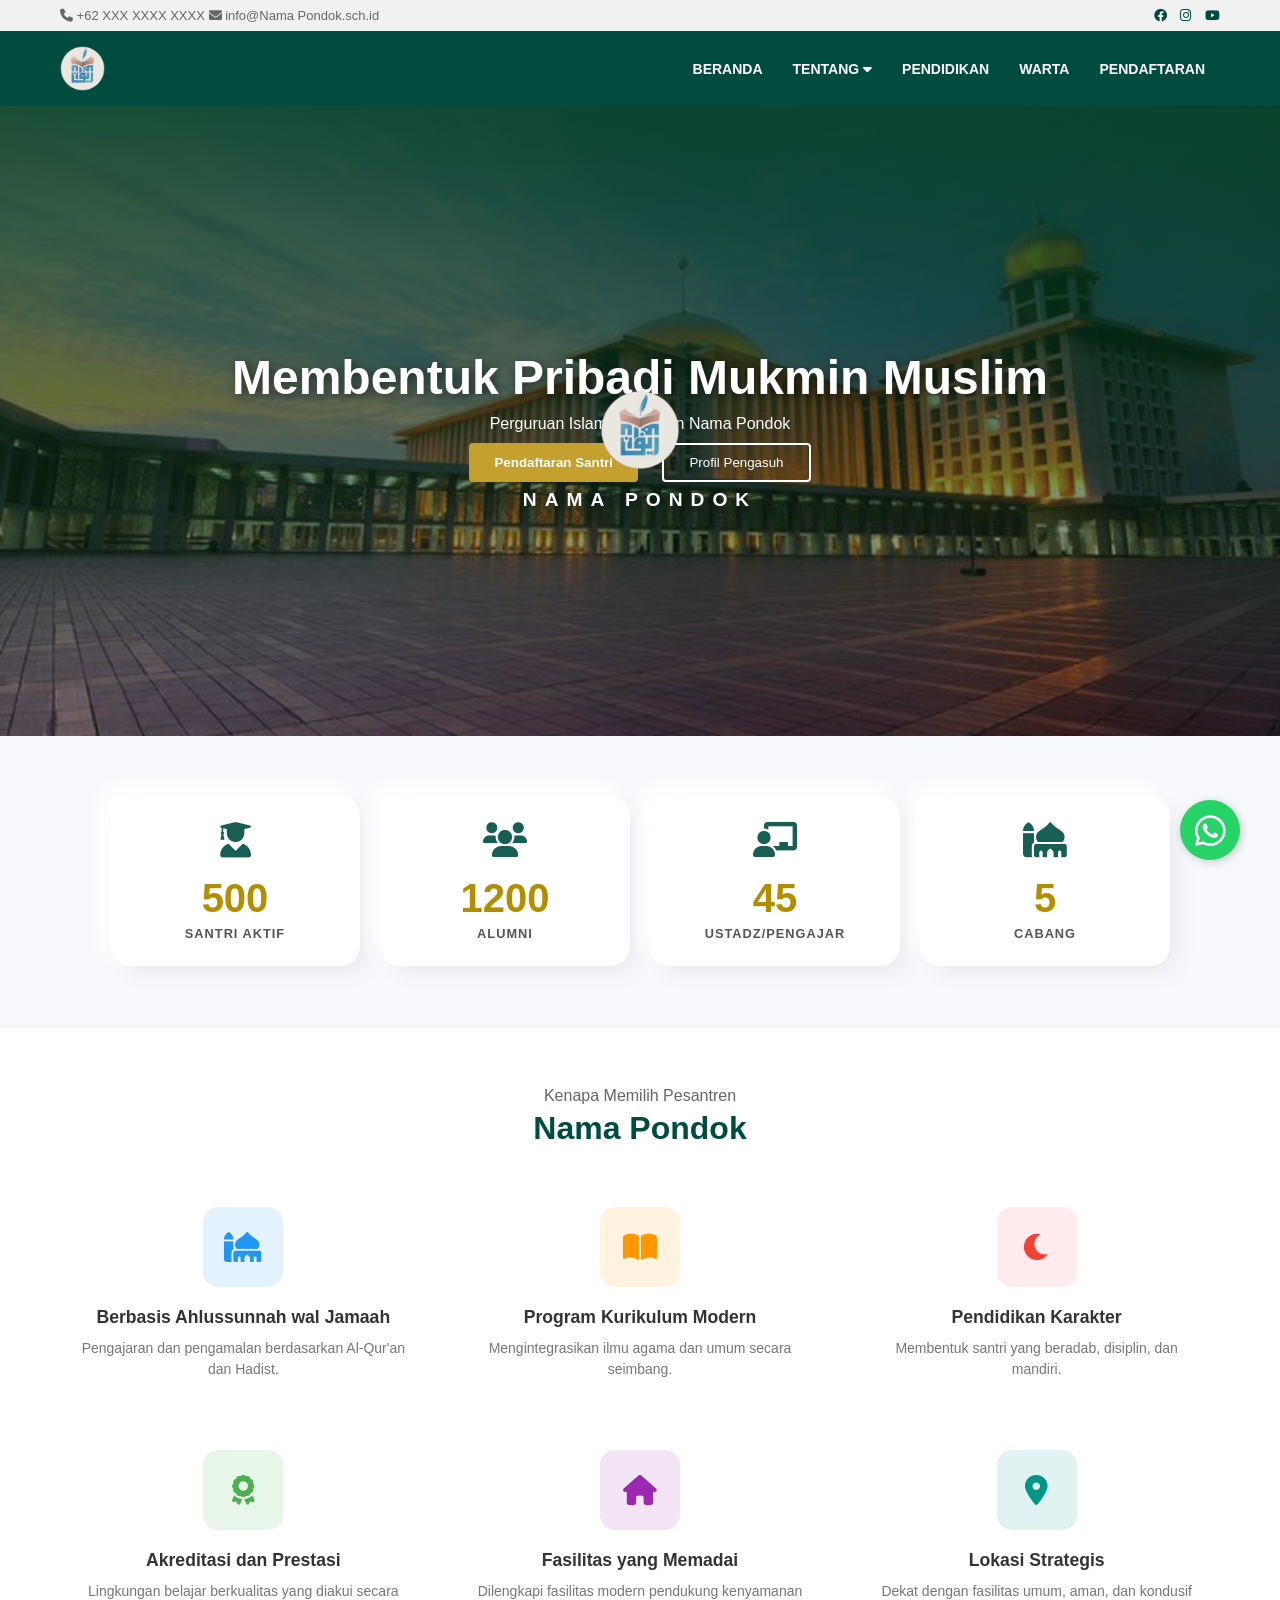
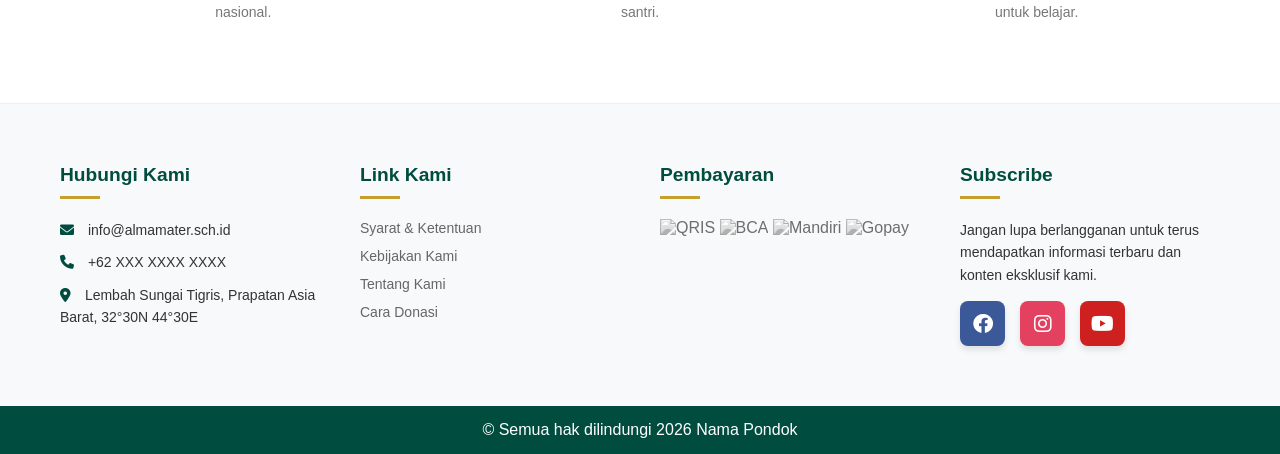
==== index.html @ ce5c98f8 "First commit web pondok" ====
<!DOCTYPE html>
<html lang="id">
<head>
    <meta charset="UTF-8">
    <meta name="viewport" content="width=device-width, initial-scale=1.0">
    <title>Pondok Pesantren Nama Pondok</title>
    <link rel="stylesheet" href="style.css">
    <link rel="stylesheet" href="https://cdnjs.cloudflare.com/ajax/libs/font-awesome/6.0.0/css/all.min.css">
</head>
<body>
    <!-- buat animasi loading      -->
    <div class="loader-wrapper">
        <div class="loader-content">
            <img src="static/logo.png" alt="Logo almamater" class="loader-logo-modern">
            <div class="loader-text">NAMA PONDOK</div>
        </div>
        <div class="loader-section section-left"></div>
        <div class="loader-section section-right"></div>
    </div>

    <div class="top-bar">
        <div class="container">
            <div class="contact-info">
                <span><i class="fas fa-phone"></i> +62 XXX XXXX XXXX</span>
                <span><i class="fas fa-envelope"></i> info@Nama Pondok.sch.id</span>
            </div>
            <div class="social-links">
                <a href="#"><i class="fab fa-facebook"></i></a>
                <a href="https://www.instagram.com/pesantren_Nama Pondok/"><i class="fab fa-instagram"></i></a>
                <a href="https://www.youtube.com/@Nama Pondok_id5112"><i class="fab fa-youtube"></i></a>
            </div>
        </div>
    </div>

    <header>
    <nav class="container nav-mobile-wrapper">
        <div class="menu-toggle" id="mobile-menu">
            <span class="line"></span>
            <span class="line"></span>
            <span class="line"></span>
        </div>
        <div class="logo">
            <img src="static/logo.png" alt="Logo">
        </div>

        <div class="search-icon-mobile">
            <i class="fas fa-search"></i>
        </div>

        <ul class="nav-links" id="nav-list">
            <li><a href="index.html">Beranda</a></li>
            <li class="dropdown">
                <a href="#" class="dropdown-btn">Tentang <i class="fas fa-caret-down"></i></a>
                <ul class="dropdown-content">
                    <li><a href="tentang.html">Profil Pondok</a></li>
                    <li><a href="sejarah.html">Sejarah Yayasan</a></li>
                    <li><a href="cabang.html">Kampus Cabang</a></li>
                </ul>
            </li>
            <li><a href="pendidikan.html">Pendidikan</a></li>
            <li><a href="warta.html">Warta</a></li>
            <li><a href="pendaftaran.html">Pendaftaran</a></li>
        </ul>
    </nav>
    </header>

    <section class="hero-almamater">
    <div class="hero-overlay">
        <h1>Membentuk Pribadi Mukmin Muslim</h1>
        <p>Perguruan Islam Pesantren Nama Pondok</p>
        <div class="hero-btns">
            <a href="pendaftaran.html" target="_blank" style="text-decoration: none;">
                <button class="btn-gold">Pendaftaran Santri</button>
            </a>
            
            <a href="tentang.html" style="text-decoration: none;">
                <button class="btn-outline">Profil Pengasuh</button>
            </a>
        </div>
    </div>
    </section>

    <section class="stats-section">
        <div class="container-stats">
            <div class="stat-card">
                <div class="stat-icon"><i class="fas fa-user-graduate"></i></div>
                <div class="stat-info">
                    <h3 class="counter" data-target="500">0</h3>
                    <p>Santri Aktif</p>
                </div>
            </div>
            <div class="stat-card">
                <div class="stat-icon"><i class="fas fa-users"></i></div>
                <div class="stat-info">
                    <h3 class="counter" data-target="1200">0</h3>
                    <p>Alumni</p>
                </div>
            </div>
            <div class="stat-card">
                <div class="stat-icon"><i class="fas fa-chalkboard-teacher"></i></div>
                <div class="stat-info">
                    <h3 class="counter" data-target="45">0</h3>
                    <p>Ustadz/Pengajar</p>
                </div>
            </div>
            <div class="stat-card">
                <div class="stat-icon"><i class="fas fa-mosque"></i></div>
                <div class="stat-info">
                    <h3 class="counter" data-target="5">0</h3>
                    <p>Cabang</p>
                </div>
            </div>
        </div>
    </section>

    <section class="features container">
    <div class="features-header">
        <p>Kenapa Memilih Pesantren</p>
        <h2>Nama Pondok</h2>
    </div>

    <div class="features-grid">
        <div class="feature-card">
            <div class="icon-box blue">
                <i class="fas fa-mosque"></i>
            </div>
            <div class="feature-text">
                <h3>Berbasis Ahlussunnah wal Jamaah</h3>
                <p>Pengajaran dan pengamalan berdasarkan Al-Qur'an dan Hadist.</p>
            </div>
        </div>

        <div class="feature-card">
            <div class="icon-box orange">
                <i class="fas fa-book-open"></i>
            </div>
            <div class="feature-text">
                <h3>Program Kurikulum Modern</h3>
                <p>Mengintegrasikan ilmu agama dan umum secara seimbang.</p>
            </div>
        </div>

        <div class="feature-card">
            <div class="icon-box red">
                <i class="fas fa-moon"></i>
            </div>
            <div class="feature-text">
                <h3>Pendidikan Karakter</h3>
                <p>Membentuk santri yang beradab, disiplin, dan mandiri.</p>
            </div>
        </div>

        <div class="feature-card">
            <div class="icon-box green">
                <i class="fas fa-award"></i>
            </div>
            <div class="feature-text">
                <h3>Akreditasi dan Prestasi</h3>
                <p>Lingkungan belajar berkualitas yang diakui secara nasional.</p>
            </div>
        </div>

        <div class="feature-card">
            <div class="icon-box purple">
                <i class="fas fa-home"></i>
            </div>
            <div class="feature-text">
                <h3>Fasilitas yang Memadai</h3>
                <p>Dilengkapi fasilitas modern pendukung kenyamanan santri.</p>
            </div>
        </div>

        <div class="feature-card">
            <div class="icon-box teal">
                <i class="fas fa-map-marker-alt"></i>
            </div>
            <div class="feature-text">
                <h3>Lokasi Strategis</h3>
                <p>Dekat dengan fasilitas umum, aman, dan kondusif untuk belajar.</p>
            </div>
        </div>
    </div>
</section>

<footer>
    <div class="container footer-grid">
        <div class="footer-col">
            <h3>Hubungi Kami</h3>
            <div class="footer-line"></div>
            <p><i class="fas fa-envelope"></i> info@almamater.sch.id</p>
            <p><i class="fas fa-phone"></i> +62 XXX XXXX XXXX</p>
            <p><i class="fas fa-map-marker-alt"></i> Lembah Sungai Tigris, Prapatan Asia Barat, 32°30N 44°30E</p>
        </div>

        <div class="footer-col">
            <h3>Link Kami</h3>
            <div class="footer-line"></div>
            <ul class="footer-links">
                <li><a href="syaratnketentuan.html">Syarat & Ketentuan</a></li>
                <li><a href="kebijakan.html">Kebijakan Kami</a></li>
                <li><a href="tentang.html">Tentang Kami</a></li>
                <li><a href="caradonat.html">Cara Donasi</a></li>
            </ul>
        </div>

        <div class="footer-col">
            <h3>Pembayaran</h3>
            <div class="footer-line"></div>
            <div class="payment-grid">
                <img src="https://upload.wikimedia.org/wikipedia/commons/a/a2/Logo_QRIS.svg" alt="QRIS">
                <img src="https://upload.wikimedia.org/wikipedia/commons/5/5c/Bank_Central_Asia.svg" alt="BCA">
                <img src="https://upload.wikimedia.org/wikipedia/commons/a/ad/Bank_Mandiri_logo_2016.svg" alt="Mandiri">
                <img src="https://upload.wikimedia.org/wikipedia/commons/8/86/Gopay_logo.svg" alt="Gopay">
            </div>
        </div>

        <div class="footer-col">
            <h3>Subscribe</h3>
            <div class="footer-line"></div>
            <p>Jangan lupa berlangganan untuk terus mendapatkan informasi terbaru dan konten eksklusif kami.</p>
            <div class="social-icons">
                <a href="#"><i class="fab fa-facebook"></i></a>
                <a href="https://www.instagram.com/pesantren_Nama Pondok/"><i class="fab fa-instagram"></i></a>
                <a href="https://www.youtube.com/@Nama Pondok_id5112"><i class="fab fa-youtube"></i></a>
            </div>
        </div>
    </div>
    
    <div class="footer-bottom">
        <p>&copy; Semua hak dilindungi 2026 Nama Pondok</p>
    </div>
</footer>

<a href="https://wa.me/628XXXXXXXXXX" class="whatsapp-float" target="_blank">
    <i class="fab fa-whatsapp"></i>
</a>

<script>
/* ini buat loading */
window.addEventListener("load", function() {
        const loader = document.querySelector(".loader-wrapper");
        
        // Kasih waktu logo buat 'napas' bentar
        setTimeout(() => {
            loader.classList.add("loaded");
        }, 1200); 
    });
/* ini buat animasi angka berapa santri ustad dll */

const counters = document.querySelectorAll('.counter');
    const speed = 200; // Makin besar angkanya, makin lambat jalannya

    const startCounter = (entries, observer) => {
        entries.forEach(entry => {
            if (entry.isIntersecting) {
                const counter = entry.target;
                const updateCount = () => {
                    const target = +counter.getAttribute('data-target');
                    const count = +counter.innerText;
                    
                    // Hitung pertambahan angka
                    const inc = target / speed;

                    if (count < target) {
                        // Tambah angka dan bulatkan ke atas
                        counter.innerText = Math.ceil(count + inc);
                        // Jalankan ulang fungsi setiap 1 milidetik
                        setTimeout(updateCount, 1);
                    } else {
                        counter.innerText = target;
                    }
                };
                updateCount();
                // Berhenti mengamati setelah animasi jalan sekali
                observer.unobserve(counter);
            }
        });
    };

    const observerOptions = {
        threshold: 0.5 // Animasi jalan kalau 50% bagian angka sudah kelihatan di layar
    };

    const observer = new IntersectionObserver(startCounter, observerOptions);

    counters.forEach(counter => {
        observer.observe(counter);
    });

document.addEventListener('DOMContentLoaded', function() {
    const menuToggle = document.querySelector('.menu-toggle');
    const navLinks = document.querySelector('.nav-links');
    const dropdownBtn = document.querySelector('.dropdown-btn');
    const dropdownParent = document.querySelector('.dropdown');
    // --- TAMBAHAN VARIABEL HEADER ---
    const header = document.querySelector('header'); 

    // 1. Logika Garis Tiga (Menu Mobile) - SUDAH DIUPDATE
    if (menuToggle && navLinks) {
        menuToggle.addEventListener('click', function(e) {
            e.preventDefault();
            e.stopPropagation();
            
            // Kunci animasinya di sini:
            header.classList.toggle('nav-active'); 
            navLinks.classList.toggle('active');
        });
    }

    // 2. Logika Dropdown "Tentang" (Tetap)
    if (dropdownBtn && dropdownParent) {
        dropdownBtn.addEventListener('click', function(e) {
            if (window.innerWidth <= 768) {
                e.preventDefault();
                e.stopPropagation();
                dropdownParent.classList.toggle('show');
            }
        });
    }

    // 3. Klik di luar buat nutup (DIPERKETAT)
    document.addEventListener('click', function(e) {
        if (navLinks && navLinks.classList.contains('active')) {
            if (!navLinks.contains(e.target) && !menuToggle.contains(e.target)) {
                navLinks.classList.remove('active');
                // Jangan lupa hapus class di header pas menu ditutup klik luar
                header.classList.remove('nav-active'); 
            }
        }
        
        if (dropdownParent && dropdownParent.classList.contains('show')) {
            if (!dropdownParent.contains(e.target)) {
                dropdownParent.classList.remove('show');
            }
        }
    });

});
</script>
</body>
</html>
---- style.css ----
* {
    -webkit-tap-highlight-color: transparent;
    outline: none;
}

:root {
    --almamater-green: #004d40;
    --almamater-gold: #c5a02e;
    --light-gray: #f8f9fa;
}

* {
    margin: 0;
    padding: 0;
    box-sizing: border-box;
    font-family: Arial, sans-serif;
}

.container {
    max-width: 1200px;
    margin: 0 auto;
    padding: 0 20px;
}

/* --- Top Bar --- */
.top-bar {
    background-color: #f1f1f1;
    padding: 8px 0;
    font-size: 13px;
    color: #666;
}

.top-bar .container {
    display: flex;
    justify-content: space-between;
}

.social-links a {
    margin-left: 10px;
    color: var(--almamater-green);
}

/* --- Header & Nav --- */
header {
    background-color: var(--almamater-green);
    padding: 15px 0;
    position: sticky;
    top: 0;
    z-index: 1000;
}

.nav-mobile-wrapper {
    display: flex;
    justify-content: space-between;
    align-items: center;
    position: relative;
}

.menu-toggle, .search-icon-mobile {
    color: white;
    font-size: 1.2rem;
    cursor: pointer;
    display: none; /* Sembunyi di desktop */
}

.logo img {
    height: 45px;
    display: block;
}

.nav-links {
    list-style: none;
    display: flex;
}

.nav-links li {
    position: relative; /* Wajib ada biar anaknya (dropdown) nempel di sini */
}

.dropdown-content {
    display: none; /* Sembunyiin default */
    position: absolute; /* Bikin melayang, nggak ngerusak barisan menu */
    top: 100%; /* Pas di bawah menu 'Tentang' */
    left: 0;
    background-color: var(--almamater-green);
    min-width: 200px;
    box-shadow: 0 8px 16px rgba(0,0,0,0.2);
    z-index: 1001;
    list-style: none;
    padding: 10px 0;
    border-radius: 0 0 5px 5px; /* Biar cakep dikit bawahnya rounded */
}

.dropdown-content li {
    width: 100%;
    text-align: left;
}

.dropdown-content li a {
    padding: 10px 20px !important;
    text-transform: capitalize !important; /* Biar nggak huruf besar semua */
    display: block;
    font-size: 13px;
}

.nav-links li a {
    color: white;
    text-decoration: none;
    padding: 10px 15px;
    font-weight: bold;
    font-size: 14px;
    text-transform: uppercase;
    transition: 0.3s;
}

.nav-links li a:hover {
    color: var(--almamater-gold);
}

/* --- Hero Section --- */
.hero-almamater {
    height: 70vh;
    background: url('static/bg.png') center/cover;
    position: relative;
    color: white;
}

.hero-overlay {
    position: absolute;
    inset: 0;
    background: rgba(0, 77, 64, 0.4);
    display: flex;
    flex-direction: column;
    justify-content: center;
    align-items: center;
    text-align: center;
}

.hero-overlay h1 {
    font-size: 3rem;
    text-shadow: 2px 2px 10px rgba(0,0,0,0.5);
    margin-bottom: 10px;
}

.btn-gold {
    background: var(--almamater-gold);
    border: none;
    padding: 12px 25px;
    color: white;
    font-weight: bold;
    margin: 10px;
    cursor: pointer;
    border-radius: 4px;
}

.btn-outline {
    background: transparent;
    border: 2px solid white;
    padding: 10px 25px;
    color: white;
    margin: 10px;
    cursor: pointer;
    border-radius: 4px;
}

/* --- FEATURES SECTION --- */
.features {
    padding: 60px 20px;
    text-align: center;
}

.features-header p {
    color: #666;
    margin-bottom: 5px;
}

.features-header h2 {
    font-size: 2rem;
    color: var(--almamater-green);
    margin-bottom: 40px;
}

.features-grid {
    display: grid;
    /* Ini yang bikin di laptop jadi 3 kolom ke samping */
    grid-template-columns: repeat(3, 1fr); 
    gap: 30px;
    margin-top: 40px;
}

.feature-card {
    display: flex;
    flex-direction: column; /* Ikon di atas, teks di bawah (buat laptop) */
    align-items: center;
    text-align: center;
    padding: 20px;
}

/* Icon Box Styling */
.icon-box {
    width: 80px;
    height: 80px;
    border-radius: 15px;
    display: flex;
    align-items: center;
    justify-content: center;
    font-size: 30px;
    margin-bottom: 20px;
}

/* Warna-warna Icon Box Soft */
.blue { background-color: #e3f2fd; color: #2196f3; }
.orange { background-color: #fff3e0; color: #ff9800; }
.red { background-color: #ffebee; color: #f44336; }
.green { background-color: #e8f5e9; color: #4caf50; }
.purple { background-color: #f3e5f5; color: #9c27b0; }
.teal { background-color: #e0f2f1; color: #009688; }

.feature-text h3 {
    font-size: 1.1rem;
    margin-bottom: 10px;
    color: #333;
}

.feature-text p {
    font-size: 14px;
    color: #777;
    line-height: 1.5;
}





/* --- FOOTER STYLING --- */
footer {
    background-color: #f8f9fa;
    padding: 60px 0 0 0;
    color: #333;
    border-top: 1px solid #eee;
}

.footer-grid {
    display: grid;
    grid-template-columns: repeat(auto-fit, minmax(200px, 1fr));
    gap: 40px;
    padding-bottom: 40px;
}

.footer-col h3 {
    font-size: 1.2rem;
    margin-bottom: 10px;
    color: var(--almamater-green);
}

.footer-line {
    width: 40px;
    height: 3px;
    background: var(--almamater-gold);
    margin-bottom: 20px;
}

.footer-col p {
    font-size: 14px;
    line-height: 1.6;
    margin-bottom: 10px;
}

.footer-col i {
    margin-right: 10px;
    color: var(--almamater-green);
}

.footer-links {
    list-style: none;
}

.footer-links li {
    margin-bottom: 10px;
}

.footer-links li a {
    text-decoration: none;
    color: #666;
    font-size: 14px;
    transition: 0.3s;
}

.footer-links li a:hover {
    color: var(--almamater-gold);
    padding-left: 5px;
}

/* Logo Pembayaran */
.payment-grid img {
    width: 100%;
    max-width: 80px;
    height: auto;
    object-fit: contain; /* Biar gambar proporsional dan jelas */
    transition: 0.3s ease-in-out;
}

.payment-grid img {
    width: 100%;
    max-width: 80px;
    filter: grayscale(100%);
    opacity: 0.7;
    transition: 0.3s;
}

.payment-grid img:hover {
    filter: grayscale(0);
    opacity: 1;
}

/* Sosmed */
.social-icons {
    display: flex;
    gap: 15px;
    margin-top: 15px;
    justify-content: flex-start; /* Default di kiri, nanti di media query di tengah */
}

.social-icons a {
    width: 45px;
    height: 45px;
    display: flex; /* INI KUNCI BUAT NGETENGAHIN */
    align-items: center; /* Ngetengahin Vertikal (Atas-Bawah) */
    justify-content: center; /* Ngetengahin Horizontal (Kiri-Kanan) */
    
    border-radius: 8px;
    transition: 0.3s;
    opacity: 1;
    box-shadow: 0 4px 6px rgba(0,0,0,0.1);
    
    /* --- HAPUS GARIS BAWAH & ATUR WARNA IKON --- */
    text-decoration: none !important; /* MATIIN GARIS BAWAH PENGGANGGU */
}

.social-icons a i {
    color: white !important; /* PAKSA WARNA IKON JADI PUTIH BERSIH */
    font-size: 20px; /* Ukuran ikonnya */
    margin: 0; /* Hapus margin bawaan biar ga geser */
    line-height: 1; /* Biar ga nambah tinggi */
}

.social-icons a:nth-child(1) { background-color: #3b5998 !important; } /* Facebook */
.social-icons a:nth-child(2) { background-color: #e4405f !important; } /* Instagram */
.social-icons a:nth-child(3) { background-color: #cd201f !important; } /* YouTube */

.social-icons a:hover {
    transform: translateY(-5px);
    box-shadow: 0 6px 12px rgba(0,0,0,0.2);
}

/* Copyright Bar */
.footer-bottom {
    background-color: var(--almamater-green);
    color: white;
    text-align: center;
    padding: 15px 0;
    margin-top: 20px;
}

/* --- WHATSAPP FLOAT --- */
.whatsapp-float {
    position: fixed;
    width: 60px;
    height: 60px;
    bottom: 40px;
    right: 40px;
    background-color: #25d366;
    color: #FFF;
    border-radius: 50px;
    text-align: center;
    font-size: 35px;
    box-shadow: 2px 2px 10px rgba(0,0,0,0.2);
    z-index: 10000;
    display: flex;
    align-items: center;
    justify-content: center;
    text-decoration: none;
    transition: 0.3s;
}

.whatsapp-float:hover {
    transform: scale(1.1);
    background-color: #128c7e;
}

/* Responsive Footer */
@media (max-width: 768px) {
    .footer-grid {
        grid-template-columns: 1fr;
        text-align: center;
    }
    .footer-line {
        margin: 0 auto 20px;
    }
    .social-icons {
        justify-content: center;
    }
    .payment-grid {
        justify-items: center;
    }
    .whatsapp-float {
        width: 50px;
        height: 50px;
        bottom: 20px;
        right: 20px;
        font-size: 30px;
    }
}

/* --- RESPONSIVE DESIGN (HP & TABLET) --- */
@media (max-width: 768px) {
    /* --- 1. NAVBAR MOBILE LAYOUT --- */
    .nav-mobile-wrapper {
        display: flex;
        justify-content: space-between;
        align-items: center;
        width: 100%;
        padding: 10px 15px; /* Tambahin padding biar gak mepet pinggir layar */
    }

    .menu-toggle {
        display: flex !important;
        flex-direction: column;
        justify-content: space-between;
        
        /* KUNCI UKURAN DI SINI */
        width: 24px;       /* Lebar asli tombol */
        height: 16px;      /* Tinggi asli tombol */
        flex: 0 0 24px;    /* JANGAN pake flex: 1, biar gak melebar raksasa */
        
        cursor: pointer;
        z-index: 1100;
    }

    .search-icon-mobile {
        display: block; 
        flex: 0 0 24px;    /* Kunci juga lebarnya sama kayak menu-toggle biar logo tetep tengah */
        text-align: right;
        font-size: 20px;
    }

    .logo {
        flex: 1;           /* Logo yang ngambil sisa ruang tengah */
        display: flex;
        justify-content: center;
    }

    .logo img {
        height: 40px;      /* Sesuaikan biar gak terlalu besar di HP */
        width: auto;
    }

    /* --- 2. GAYA GARIS --- */
    .menu-toggle .line {
        display: block;
        height: 2px;       /* Pakai 2px biar lebih elegan, kalau 3px ketebelan buat tombol kecil */
        width: 100%;
        background-color: white;
        border-radius: 3px;
        transition: all 0.3s ease-in-out;
    }

    /* --- 3. ANIMASI JADI SILANG (X) --- */
    /* Angka translateY ini pas untuk height 16px dan line 2px */
    header.nav-active .menu-toggle .line:nth-child(1) {
        transform: translateY(7px) rotate(45deg);
    }

    header.nav-active .menu-toggle .line:nth-child(2) {
        opacity: 0;
        transform: translateX(-10px);
    }

    header.nav-active .menu-toggle .line:nth-child(3) {
        transform: translateY(-7px) rotate(-45deg);
    }

    /* --- 4. LOGIKA LACI MENU (Tetap Seperti Punya Lu) --- */
    .nav-links {
        display: flex;
        flex-direction: column;
        position: absolute;
        top: 134%; 
        left: 0;
        width: 100%;
        background-color: rgba(0, 77, 64, 0.95);
        max-height: 0;
        overflow: hidden;
        transition: max-height 0.3s ease-in-out;
        padding: 0;
        z-index: 999;
    }

    .nav-links.active {
        max-height: 500px;
        padding: 20px 0;
    }

    .nav-links li {
        opacity: 0;
        transition: opacity 0.2s;
    }

    .nav-links.active li {
        opacity: 1;
    }
    
    .search-icon-mobile {
        text-align: right;
    }
    
    .logo {
        flex: 2;
        text-align: center;
        display: flex;
        justify-content: center;
    }

    .nav-links {
        display: flex; /* Bikin flex dulu biar isinya vertikal */
        flex-direction: column;
        
        position: absolute;
        top: 123%; /* Posisi 134% yang udah lu set */
        left: 0;
        width: 100%;
        background-color: rgba(0, 77, 64, 0.9);
        border-top: 1px solid rgba(255,255,255,0.1);
        z-index: 999;

        /* --- KUNCI ANIMASI LACI --- */
        max-height: 0; /* Tinggi awal 0 (ketutup) */
        overflow: hidden; /* Isi menu disembunyiin */
        transition: max-height 0.1s ease-in-out; /* Durasi animasi 0.5 detik */
        
        /* Hapus padding awal agar tidak ada benjolan saat tertutup */
        padding: 0; 
    }
    /* Muncul pas diklik (via JS) */
    .nav-links.active {
        max-height: 1500px; /* Angka ini harus lebih besar dari total tinggi menu lu */
        /* Balikin padding pas laci kebuka biar rapi */
        padding: 20px 0; 
    }

    .nav-links li {
        margin: 10px 0;
        text-align: center;
        /* Tambahin opacity biar tulisannya ikutan muncul pelan-pelan */
        opacity: 0;
        transition: opacity 0.1s ease-in-out;
    }

    /* Tulisannya muncul pas active */
    .nav-links.active li {
        opacity: 1;
    }

    /* 2. Hero Section Mobile */
    .hero-overlay h1 {
        font-size: 1.8rem;
        padding: 0 15px;
    }

    .hero-overlay p {
        font-size: 1rem;
    }

    .hero-btns {
        display: flex;
        flex-direction: column;
        width: 85%;
    }

    .hero-btns a {
    display: inline-block; /* Biar posisi tombol tetep sejajar */
    text-decoration: none;
    outline: none;
    }
    
    .btn-gold, .btn-outline {
        cursor: pointer;
        margin: 5px 0;
        width: 100%;
    }

    /* 4. Top Bar Mobile */
    .top-bar .contact-info {
        display: none; 
    }

    .top-bar .container {
        justify-content: center;
    }

    .dropdown {
        width: 100%;
        text-align: center;
    }

    .dropdown-content {
        position: static; /* Di HP jangan melayang, tapi masuk ke barisan */
        display: none; 
        background-color: rgba(0, 0, 0, 0.2); /* Gelapin dikit biar beda sama menu utama */
        box-shadow: none;
        width: 100%;
    }
    
    /* Munculin anak menu pas class 'show' aktif */
    .dropdown.show .dropdown-content {
        display: block !important;
    }

    .dropdown-content li a {
        font-size: 13px; /* Ukuran font lebih kecil dikit buat anak menu */
        text-transform: capitalize;
        padding: 8px 0;
        display: block;
    }

    /*keunggulan*/
    .features-grid {
        grid-template-columns: 1fr; /* 1 kolom saja di HP */
    }
        
    .feature-card {
        flex-direction: row; /* Icon di kiri, teks di kanan pas di HP */
        text-align: left;
        align-items: flex-start;
        gap: 20px;
    }
        
    .icon-box {
        min-width: 60px; /* Ukuran icon lebih kecil dikit di HP */
        height: 60px;
        font-size: 24px;
        margin-bottom: 0;
    }

}

/* --- KHUSUS LAPTOP/DESKTOP --- */
@media (min-width: 769px) {
    .nav-links li:hover .dropdown-content {
        display: block !important;
    }
}

/* --- KHUSUS HP --- */
@media (max-width: 768px) {
    /* Hanya muncul jika ada class .show dari JavaScript */
    .dropdown.show .dropdown-content {
        display: block !important;
    }
}

/* ============================================================
   EFEK KILAU TOMBOL PENDAFTARAN (SHINY GOLD)
   ============================================================ */

.hero-btns .btn-gold {
    position: relative;
    overflow: hidden;
    z-index: 1;
}

.hero-btns .btn-gold::after {
    content: '';
    position: absolute;
    top: -50%;
    left: -150%;
    width: 60%;
    height: 200%;
    background: linear-gradient(
        120deg, 
        rgba(255, 255, 255, 0) 0%, 
        rgba(255, 255, 255, 0.4) 50%, /* Lebih kalem, gak terlalu nyolok mata */ 
        rgba(255, 255, 255, 0) 100%
    );
    animation: shine-emas 2.8s infinite;
    z-index: -1;
}

@keyframes shine-emas {
    0% { left: -150%; }
    100% { left: 150%; }
}

.container-artikel {
    max-width: 1000px;
    margin: 50px auto;
    padding: 0 20px;
    font-family: 'Poppins', sans-serif; /* Biar mirip kayak di gambar lu */
}

.container-artikel h2 {
    color: #004d40;
    font-size: 2rem;
    margin-bottom: 20px;
}

.artikel-wrapper p {
    line-height: 1.8;
    color: #555;
    text-align: justify;
    font-size: 1.05rem;
}

/* FOTO DI KANAN (Teks di Kiri) */
.foto-wrap-kanan {
    float: right;
    width: 350px; /* Sesuaikan lebar foto */
    margin-left: 30px;
    margin-bottom: 20px;
}

/* FOTO DI KIRI (Teks di Kanan) */
.foto-wrap-kiri {
    float: left;
    width: 350px;
    margin-right: 30px;
    margin-bottom: 20px;
}

.artikel-wrapper img {
    width: 100%;
    border-radius: 20px; /* Biar melengkung halus kayak di gambar lu */
    box-shadow: 0 10px 20px rgba(0,0,0,0.1);
}

/* --- RESPONSIVE BUAT HP (Wajib biar gak berantakan) --- */
@media (max-width: 768px) {
    .foto-wrap-kanan, .foto-wrap-kiri {
        float: none; /* Matikan float di HP */
        width: 100%; /* Foto selebar layar */
        margin: 0 0 20px 0;
        display: block;
    }
    
    .container-artikel h2 {
        text-align: center;
    }
}

/* Clearfix: Biar container gak collapse gara-gara float */
.artikel-wrapper::after {
    content: "";
    clear: both;
    display: table;
}

/* ============================================================
PROFIL PONDOK
   ============================================================ */
/* --- PROFIL KYAI --- */
.profil-kyai {
    padding: 100px 0;
    background: #fdfdfd;
}

.kyai-wrapper {
    display: flex;
    align-items: center;
    gap: 60px;
}

.kyai-image {
    flex: 1;
    position: relative;
}

.kyai-image img {
    width: 100%;
    max-width: 400px;
    border-radius: 30px; /* Sudut bulat kayak contoh Sulaimaniyah */
    z-index: 2;
    position: relative;
}

.kyai-image .image-border {
    position: absolute;
    width: 100%;
    max-width: 400px;
    height: 100%;
    border: 3px solid #b38f00;
    border-radius: 30px;
    top: 20px;
    left: 20px;
    z-index: 1;
}

.kyai-text {
    flex: 1.5;
}

.kyai-text h5 {
    color: #b38f00;
    text-transform: uppercase;
    margin-bottom: 10px;
}

.kyai-text h2 {
    color: #004d40;
    font-size: 2.5rem;
    margin-bottom: 20px;
}

.kyai-text p {
    line-height: 1.8;
    color: #555;
    margin-bottom: 15px;
}

/* --- QUOTES SECTION --- */
.quotes-section {
    padding: 80px 0;
    background-color: #004d40;
    background-image: radial-gradient(#005a4b 1px, transparent 1px);
    background-size: 20px 20px;
    text-align: center;
    color: white;
}

.quotes-box {
    max-width: 800px;
    margin: 0 auto;
}

.quotes-box p {
    font-size: 1.8rem;
    font-style: italic;
    line-height: 1.5;
    margin-bottom: 20px;
}

.quotes-author {
    color: #b38f00;
    font-weight: bold;
    letter-spacing: 1px;
}

/* --- RESPONSIVE HP --- */
@media (max-width: 768px) {
    .kyai-wrapper {
        flex-direction: column;
        text-align: center;
    }

    .kyai-image .image-border {
        display: none;
    }

    .quotes-box p {
        font-size: 1.3rem;
    }
}

/* ============================================================
-----------  LOKASI MAP -----------
============================================================ */
.lokasi-map {
    padding: 60px 0;
    background-color: #fff;
}

.map-header {
    text-align: center;
    margin-bottom: 30px;
}

.map-header h3 {
    color: #004d40;
    font-size: 1.8rem;
    margin-bottom: 5px;
}

.map-header p {
    color: #666;
    font-size: 1rem;
}

.map-wrapper {
    width: 100%;
    border-radius: 20px; /* Biar melengkung halus kayak foto-foto sebelumnya */
    overflow: hidden; /* Wajib ada biar iframe-nya ikut melengkung */
    box-shadow: 0 10px 30px rgba(0,0,0,0.1);
    border: 5px solid #fff; /* Kasih list putih biar kontras */
}

.map-wrapper iframe {
    display: block; /* Hapus gap di bawah iframe */
}

/* --- RESPONSIVE HP --- */
@media (max-width: 768px) {
    .lokasi-map {
        padding: 40px 15px;
    }
    
    .map-wrapper {
        height: 300px; /* Di HP jangan terlalu tinggi biar gak capek scroll-nya */
    }
    
    .map-wrapper iframe {
        height: 100%;
    }
}
/* ============================================================
-----------  FOOTER HALAMAN TENTANG DAN PROFIL ----------- #004d40
============================================================ */
/* --- FOOTER SIMPEL --- */
.footer-simple {
    background-color: white;
    color: black;
    text-align: center;
    padding: 20px 0;
    font-size: 0.9rem;
    letter-spacing: 0.5px;
    border-top: 3px solid #b38f00; /* Garis emas tipis buat pemisah */
}

.footer-simple p {
    margin: 0;
    opacity: 0.8;
}

/* Biar di HP gak terlalu rapet */
@media (max-width: 768px) {
    .footer-simple {
        padding: 15px 10px;
        font-size: 0.8rem;
    }
}

/* ============================================================
-----------  LOADING ----------- 
============================================================ */

/* --- LOADING SCREEN MODERN --- */
.loader-wrapper {
    position: fixed;
    top: 0;
    left: 0;
    width: 100%;
    height: 100%;
    display: flex;
    justify-content: center;
    align-items: center;
    z-index: 10000;
}

/* Background Terbelah (Split Effect) */
.loader-section {
    position: fixed;
    top: 0;
    width: 50%;
    height: 100%;
    background-color: #004d40; /* Hijau Utama */
    transition: 0.8s cubic-bezier(0.77, 0, 0.175, 1); /* Transisi halus banget */
    z-index: -1;
}
.section-left { left: 0; }
.section-right { right: 0; }

.loader-content {
    text-align: center;
    z-index: 10001;
    transition: 0.4s;
}

.loader-logo-modern {
    width: 80px;
    opacity: 0;
    transform: translateY(20px);
    animation: revealLogo 0.8s forwards;
}

.loader-text {
    color: white;
    font-size: 1.2rem;
    font-weight: bold;
    letter-spacing: 5px;
    margin-top: 15px;
    opacity: 0;
    animation: revealText 0.8s 0.3s forwards; /* Muncul telat dikit */
}

/* EFEK PAS LOAD BERES (DIPANGGIL JS) */
.loader-wrapper.loaded .section-left { transform: translateX(-101%); }
.loader-wrapper.loaded .section-right { transform: translateX(101%); }
.loader-wrapper.loaded .loader-content { opacity: 0; transform: translateY(-20px); }
.loader-wrapper.loaded { visibility: hidden; transition-delay: 0.8s; }

/* --- ANIMASI REVEAL --- */
@keyframes revealLogo {
    to { opacity: 1; transform: translateY(0); }
}
@keyframes revealText {
    to { opacity: 1; letter-spacing: 8px; } /* Efek teks merenggang */
}
/* ============================================================
-----------  LOADING ----------- 
============================================================ */
/* --- STATS COUNTER --- */
.stats-section {
    padding: 60px 0;
    background-color: #f7f9fc;
    border-bottom: 1px solid #eee;
}

.container-stats {
    display: flex;
    justify-content: center;
    gap: 20px;
    max-width: 1100px;
    margin: 0 auto;
    padding: 0 20px;
    flex-wrap: wrap; /* Biar di HP gak numpuk */
}

.stat-card {
    text-align: center;
    flex: 1;
    padding: 25px 20px; /* Tambah padding biar isi kotak lega */
    background-color: #ffffff; /* Kotaknya tetep putih bersih */
    border-radius: 20px; /* Sudut bulat biar modern */
    position: relative;
    overflow: hidden; /* Wajib ada buat efek kilau */
    transition: 0.3s;
    /* KUNCI NEUMORPHISM: Bayangan halus dobel (atas & bawah) */
    box-shadow: 
        10px 10px 20px rgba(0, 0, 0, 0.05), /* Bayangan bawah lembut */
        -10px -10px 20px rgba(255, 255, 255, 1); /* Kilau atas putih */
}

.stat-icon {
    font-size: 2.2rem;
    color: #004d40; /* Hijau Tua Nama Pondok */
    margin-bottom: 15px;
    opacity: 0.9;
}

.stat-info h3 {
    font-size: 2.5rem;
    color: #b38f00; /* Warna EMAS buat angka biar mewah */
    margin: 5px 0;
    font-weight: 800;
}

.stat-info p {
    color: #555;
    font-size: 0.8rem;
    font-weight: 600;
    text-transform: uppercase;
    letter-spacing: 1px;
    margin: 0;
}

/* Responsif HP */
@media (max-width: 768px) {
    .container-stats {
        flex-direction: column;
        gap: 30px;
    }
    
    .stat-card {
        padding: 20px;
        min-width: 100%;
    }
}
/* ============================================================
-----------  PENDIDIKAN, MINGGUAN MENULIS ----------- 
============================================================ */
.pendidikan-section {
    padding: 80px 0;
    background-color: #f4f7f6;
}

.header-pendidikan {
    text-align: center;
    margin-bottom: 50px;
}

.header-pendidikan h2 {
    color: #004d40;
    font-size: 2.5rem;
}

.divider-gold {
    width: 80px;
    border: 2px solid #b38f00;
    margin: 15px auto;
}

/* GRID SYSTEM */
.artikel-grid {
    display: grid;
    grid-template-columns: repeat(auto-fill, minmax(300px, 1fr));
    gap: 30px;
    padding: 0 20px;
}

/* CARD DESIGN */
.artikel-card {
    background: #fff;
    border-radius: 15px;
    overflow: hidden;
    box-shadow: 0 10px 25px rgba(0,0,0,0.05);
    transition: 0.3s;
}

.artikel-card:hover {
    transform: translateY(-10px);
}

.card-image {
    width: 100%;
    aspect-ratio: 4 / 5; /* Mengunci bentuk kotak agar selalu 4:5 */
    position: relative;
    overflow: hidden;
    background-color: #eee; /* Warna cadangan pas loading */
}

.card-image img {
    width: 100% !important;
    height: 100% !important;
    display: block;
    object-fit: cover; /* Sekarang cover akan bekerja sempurna tanpa motong pojokan */
}

.tag-kategori {
    position: absolute;
    top: 15px;
    right: 15px;
    background: #b38f00;
    color: white;
    padding: 5px 15px;
    border-radius: 20px;
    font-size: 0.75rem;
    font-weight: bold;
}

.card-body {
    padding: 25px;
}

.meta-data {
    font-size: 0.8rem;
    color: #888;
    margin-bottom: 15px;
    display: flex;
    gap: 15px;
}

.card-body h3 {
    color: #333;
    font-size: 1.25rem;
    margin-bottom: 10px;
    line-height: 1.4;
}

.card-body p {
    color: #666;
    font-size: 0.9rem;
    line-height: 1.6;
    margin-bottom: 20px;
}

.btn-baca {
    color: #004d40;
    text-decoration: none;
    font-weight: bold;
    font-size: 0.9rem;
    border-bottom: 2px solid #b38f00;
    transition: 0.3s;
}

.btn-baca:hover {
    color: #b38f00;
}
/* ============================================================
-----------  PENDIDIKAN, ARTIKELNYAAA ----------- 
============================================================ */
.hero-artik {
    height: 50vh;
    background: url('static/arrtikel.jpg') center/cover;
    position: relative;
    color: white;
}

.herooo-overlay {
    position: absolute;
    inset: 0;
    background: rgba(0, 77, 64, 0.4);
    display: flex;
    flex-direction: column;
    justify-content: center;
    align-items: center;
    text-align: center;
}

.herooo-overlay h1 {
    font-size: 3rem;
    text-shadow: 2px 2px 10px rgba(0,0,0,0.5);
    margin-bottom: 10px;
}

.isi-artikel p {
    line-height: 1.8;
    color: #555;
    text-align: justify;
    font-size: 1.05rem;
}

/* --- LAYOUT UTAMA --- */
.main-wrapper {
    display: grid;
    /* Bikin 2 kolom: kiri lebar (fraction), kanan pas (fixed) */
    grid-template-columns: 2fr 1fr; 
    gap: 40px; /* Jarak antara konten kiri dan sidebar */
    max-width: 1200px; /* Lebar maksimal halaman */
    margin: 40px auto; /* Ketengahin kontainer */
    padding: 0 20px; /* Padding samping biar gak nempel layar */
}

/* --- KOLOM KIRI (KONTEN ARTIKEL) --- */
.content-left {
    background: #ffffff; /* Latar putih buat artikel */
    padding: 30px;
    border-radius: 10px; /* Sudut agak bulat biar modern */
}

/* --- STYLING GAMBAR UTAMA --- */
.article-image-container {
    width: 100%; /* Lebar wadah gambar penuh se-container kiri */
    margin-bottom: 25px; /* Jarak ke teks di bawahnya */
    overflow: hidden; /* Biar kalau gambar kegedean gak bocor */
    border-radius: 8px; /* Sudut gambar bulat */
}

.main-article-img {
    width: 100%; /* Gambar maksa selebar wadahnya */
    height: auto; /* Tinggi gambar menyesuaikan (gak penyot) */
    display: block; /* Hapus spasi aneh di bawah gambar */
    object-fit: cover; /* Pastiin gambar ngisi wadah dengan pas */
}

/* --- SIDEBAR KANAN --- */
.sidebar-right {
    background: #ffffff;
    padding: 25px;
    border-radius: 10px;
    top: 100px; /* Jarak nempel dari atas layar */
    height: fit-content; /* Tinggi sidebar pas sama isinya */
}

/* --- SIDEBAR GRID --- */
.sidebar-grid {
    display: grid;
    grid-template-columns: 1fr 1fr; /* INI KUNCINYA: Bagi 2 kolom sama rata */
    gap: 15px; /* Jarak antar kartu kecil */
}

/* --- MINI CARD STYLE --- */
.side-card {
    background: #fff;
    border-radius: 10px;
    overflow: hidden;
    box-shadow: 0 4px 10px rgba(0,0,0,0.05);
    border: 1px solid #eee;
    display: flex;
    flex-direction: column; /* Isi kartu nyusun ke bawah */
}

.side-card-image {
    position: relative;
    height: 100px; /* Lebih pendek karena buat sidebar */
}

.side-card-image img {
    width: 100%;
    height: 100%;
    object-fit: cover;
}

.side-tag {
    position: absolute;
    top: 5px;
    right: 5px;
    background: #b38f00;
    color: white;
    font-size: 0.6rem;
    padding: 2px 8px;
    border-radius: 4px;
}

.side-card-body {
    padding: 10px;
}

.side-card-body h3 {
    font-size: 0.85rem; /* Font lebih kecil biar muat */
    margin: 0 0 10px 0;
    line-height: 1.3;
    color: #333;
    /* Trik potong teks jadi max 2 baris */
    display: -webkit-box;
    -webkit-line-clamp: 2;
    -webkit-box-orient: vertical;
    overflow: hidden;
}

.side-btn {
    font-size: 0.75rem;
    color: #004d40;
    text-decoration: none;
    font-weight: bold;
    border-bottom: 1px solid #b38f00;
}

/* BIAR DI HP JADI 1 KOLOM LAGI (OPSIONAL) */
@media (max-width: 480px) {
    .sidebar-grid {
        grid-template-columns: 1fr;
    }
}

/* --- RESPONSIVE (PENTING!) --- */
/* Di HP, sidebar pindah ke bawah konten utama */
@media (max-width: 900px) {
    .main-wrapper {
        grid-template-columns: 1fr; /* Jadi satu kolom aja */
        gap: 30px;
    }
}

@media (max-width: 768px) {
    .hero-artik {
    height: 25vh;
    }

    .herooo-overlay h1 {
        font-size: 1.8rem;
        padding: 0 15px;
    }

    .herooo-overlay p {
        font-size: 1rem;
    }
}

/* =========================================
   ------ CAMPUS CABANG (MODERN LOOK) ------
   ========================================= */

:root {
    /* Emerald & Champagne Palette */
    --primary-green: #064420; 
    --soft-green: #f1f8f4; 
    --accent-gold: #D4AF37; 
    --dark-gold: #B8860B;
    --off-white: #fafafa;
    --text-dark: #2D3436;
    --glass-white: rgba(255, 255, 255, 0.95);
}

/* Base Style khusus halaman Cabang */
.branch-page-wrapper {
    background-color: var(--soft-green);
    font-family: 'Inter', 'Segoe UI', sans-serif;
}

/* 1. Hero Section */
.branch-hero {
    position: relative;
    height: 65vh;
    display: flex;
    align-items: center;
    justify-content: center;
    background: url('static/bbgg.jpg') center/cover no-repeat;
    text-align: center;
    color: white;
}

.hero-overlay {
    position: absolute;
    inset: 0;
    /* Gradasi dari ijo pekat ke transparan */
    background: linear-gradient(to bottom, rgba(6, 68, 32, 0.85), rgba(0, 0, 0, 0.3));
}

.hero-content {
    position: relative;
    z-index: 2;
    max-width: 850px;
    padding: 0 20px;
}

.sub-title {
    text-transform: uppercase;
    letter-spacing: 4px;
    font-size: 0.85rem;
    font-weight: 600;
    color: var(--accent-gold);
    display: block;
    margin-bottom: 10px;
}

.hero-content h1 {
    font-size: clamp(2.5rem, 5vw, 3.8rem);
    font-weight: 800;
    line-height: 1.1;
    margin-bottom: 20px;
}

.hero-content h1 span {
    color: var(--accent-gold);
}

.hero-content p {
    font-size: 1.1rem;
    opacity: 0.9;
    max-width: 600px;
    margin: 0 auto;
}

/* 2. Content Details Section */
.branch-details {
    padding-bottom: 80px;
}

/* 3. Glassmorphism Card (The Floating Info) */
.glass-card {
    background: var(--glass-white);
    backdrop-filter: blur(12px);
    -webkit-backdrop-filter: blur(12px);
    border-radius: 28px;
    padding: 50px 40px;
    box-shadow: 0 25px 50px rgba(0,0,0,0.06);
    margin-top: -100px; /* Melayang ke arah Hero */
    position: relative;
    z-index: 10;
    border: 1px solid rgba(6, 68, 32, 0.08);
    text-align: center;
}

.badge-status {
    display: inline-flex;
    align-items: center;
    background: #e8f5e9;
    color: var(--primary-green);
    padding: 8px 20px;
    border-radius: 50px;
    font-size: 0.8rem;
    font-weight: 700;
    margin-bottom: 25px;
    border: 1px solid rgba(39, 174, 96, 0.2);
}

.dot {
    height: 10px;
    width: 10px;
    background-color: #27ae60;
    border-radius: 50%;
    display: inline-block;
    margin-right: 10px;
    animation: pulse 1.8s infinite;
}

.glass-card h2 {
    color: var(--primary-green);
    font-size: 2.2rem;
    margin-bottom: 15px;
}

/* 4. Progress Tracking Section */
.development-plan {
    margin: 80px auto;
    max-width: 900px;
    text-align: center;
}

.plan-header h3 {
    color: var(--primary-green);
    font-size: 1.8rem;
    margin-bottom: 15px;
}

.funding-card {
    background: white;
    padding: 40px;
    border-radius: 24px;
    box-shadow: 0 10px 30px rgba(0,0,0,0.03);
    border: 1px solid rgba(0,0,0,0.02);
}

.funding-info {
    display: flex;
    justify-content: space-between;
    align-items: flex-end;
    margin-bottom: 12px;
}

.funding-info span:first-child {
    color: #666;
    font-weight: 500;
}

.funding-info .percentage {
    color: var(--accent-gold);
    font-size: 2rem;
    font-weight: 800;
    line-height: 1;
}

.progress-bar-modern {
    height: 14px;
    background: #eee;
    border-radius: 20px;
    overflow: hidden;
    position: relative;
}

.progress-glow {
    height: 100%;
    background: linear-gradient(90deg, var(--primary-green), #27ae60);
    box-shadow: 0 0 15px rgba(39, 174, 96, 0.3);
    border-radius: 20px;
    transition: width 1.5s cubic-bezier(0.1, 0.5, 0.5, 1);
}

/* 5. CTA Section (Premium Banner) */
.cta-modern {
    background: var(--primary-green);
    border-radius: 35px;
    padding: 60px;
    display: flex;
    align-items: center;
    justify-content: space-between;
    color: white;
    margin: 80px 0;
    gap: 40px;
    position: relative;
    overflow: hidden;
}

/* Variasi hiasan di background ijo biar gak sepi */
.cta-modern::before {
    content: "";
    position: absolute;
    top: -50px;
    right: -50px;
    width: 200px;
    height: 200px;
    background: rgba(212, 175, 55, 0.05);
    border-radius: 50%;
}

.cta-text h2 {
    font-size: 2.5rem;
    color: var(--accent-gold); /* Emas di atas Ijo */
    margin-bottom: 15px;
}

.cta-text p {
    font-size: 1.1rem;
    opacity: 0.85;
    line-height: 1.6;
}

/* 6. Tombol Premium Gold */
.btn-premium {
    background: linear-gradient(135deg, var(--accent-gold) 0%, var(--dark-gold) 100%);
    color: white;
    padding: 20px 40px;
    border-radius: 18px;
    font-weight: 700;
    border: 1px solid rgba(255, 255, 255, 0.2);
    cursor: pointer;
    transition: all 0.4s cubic-bezier(0.175, 0.885, 0.32, 1.275);
    font-size: 1.15rem;
    display: flex;
    align-items: center;
    gap: 12px;
    white-space: nowrap;
    box-shadow: 0 15px 30px rgba(184, 134, 11, 0.3);
}

.btn-premium:hover {
    transform: translateY(-8px);
    box-shadow: 0 20px 40px rgba(184, 134, 11, 0.4);
    filter: brightness(1.1);
}

.btn-premium .icon {
    font-size: 1.4rem;
}

/* Keyframes & Utilities */
@keyframes pulse {
    0% { transform: scale(0.95); box-shadow: 0 0 0 0 rgba(39, 174, 96, 0.7); }
    70% { transform: scale(1); box-shadow: 0 0 0 10px rgba(39, 174, 96, 0); }
    100% { transform: scale(0.95); box-shadow: 0 0 0 0 rgba(39, 174, 96, 0); }
}

/* Responsive Mobile Optimization */
@media (max-width: 992px) {
    .cta-modern {
        flex-direction: column;
        text-align: center;
        padding: 40px;
    }
    .cta-text p { margin: 0 auto; }
}

@media (max-width: 600px) {
    .hero-content h1 { font-size: 2.2rem; }
    .glass-card { padding: 30px 20px; margin-top: -60px; }
    .btn-premium { width: 100%; justify-content: center; }
}

/* =========================================
   ------- DONATION PAGE (FULL STYLE) -------
   ========================================= */

/* 1. Hero Section Khusus Donasi */
.donation-hero {
    position: relative;
    height: 65vh;
    display: flex;
    align-items: center;
    justify-content: center;
    background: url('static/begond.jpg') center/cover no-repeat;
    text-align: center;
    color: white;
    overflow: hidden;
}

/* Overlay biar tulisan di atas gambar makin tajam */
.donation-hero .hero-overlay {
    position: absolute;
    inset: 0;
    background: linear-gradient(to bottom, rgba(6, 68, 32, 0.8), rgba(0, 0, 0, 0.4));
    z-index: 1;
}

.donation-hero .hero-content {
    position: relative;
    z-index: 2;
    max-width: 850px;
    padding: 0 20px;
}

.donation-hero .sub-title {
    text-transform: uppercase;
    letter-spacing: 4px;
    font-size: 0.85rem;
    font-weight: 600;
    color: var(--accent-gold);
    display: block;
    margin-bottom: 15px;
}

.donation-hero h1 {
    font-size: clamp(2.5rem, 5vw, 3.8rem);
    font-weight: 800;
    line-height: 1.1;
    margin-bottom: 20px;
}

.donation-hero h1 span {
    color: var(--accent-gold);
}

.donation-hero p {
    font-size: 1.1rem;
    opacity: 0.9;
    max-width: 650px;
    margin: 0 auto;
}

/* 2. Main Body Section */
.donation-body {
    padding: 100px 0;
    background-color: var(--soft-green);
    position: relative;
}

.section-header {
    text-align: center;
    margin-bottom: 60px;
}

.section-header h2 {
    color: var(--primary-green);
    font-size: 2.8rem;
    font-weight: 800;
    margin-bottom: 10px;
}

.section-header p {
    color: #666;
    font-size: 1.1rem;
}

/* 3. Grid System & Cards */
.donation-grid {
    display: grid;
    grid-template-columns: repeat(auto-fit, minmax(300px, 1fr));
    gap: 30px;
    margin-bottom: 80px;
}

.donation-card {
    background: white;
    padding: 50px 30px 40px;
    border-radius: 28px;
    text-align: center;
    position: relative;
    transition: all 0.4s cubic-bezier(0.175, 0.885, 0.32, 1.275);
    border: 1px solid rgba(0,0,0,0.03);
    display: flex;
    flex-direction: column;
    justify-content: space-between;
    box-shadow: 0 10px 30px rgba(0,0,0,0.02);
}

.donation-card:hover {
    transform: translateY(-15px);
    box-shadow: 0 25px 50px rgba(6, 68, 32, 0.1);
}

/* Badge untuk Paket Populer */
.card-badge {
    position: absolute;
    top: -18px;
    left: 50%;
    transform: translateX(-50%);
    background: linear-gradient(135deg, var(--accent-gold), var(--dark-gold));
    color: white;
    padding: 6px 20px;
    border-radius: 50px;
    font-size: 0.8rem;
    font-weight: 700;
    box-shadow: 0 5px 15px rgba(184, 134, 11, 0.3);
}

/* Paket yang ditonjolkan (Featured) */
.donation-card.featured {
    border: 2px solid var(--accent-gold);
    background: #fff;
}

.card-icon {
    font-size: 3.5rem;
    margin-bottom: 25px;
    filter: drop-shadow(0 5px 10px rgba(0,0,0,0.1));
}

.donation-card h3 {
    color: var(--primary-green);
    font-size: 1.7rem;
    font-weight: 700;
    margin-bottom: 15px;
}

.donation-card p {
    color: #666;
    font-size: 0.95rem;
    line-height: 1.6;
    margin-bottom: 30px;
}

.price {
    font-size: 2rem;
    font-weight: 800;
    color: var(--primary-green);
    margin-bottom: 30px;
}

.price span {
    font-size: 0.9rem;
    color: #aaa;
    font-weight: 500;
}

/* 4. Buttons inside Card */
.btn-donate-card {
    display: block;
    padding: 16px;
    border-radius: 16px;
    background: var(--soft-green);
    color: var(--primary-green);
    text-decoration: none;
    font-weight: 700;
    transition: all 0.3s;
    border: 1px solid transparent;
}

.btn-donate-card.gold {
    background: linear-gradient(135deg, var(--accent-gold) 0%, var(--dark-gold) 100%);
    color: white;
    box-shadow: 0 10px 20px rgba(184, 134, 11, 0.2);
}

.btn-donate-card:hover {
    transform: scale(1.02);
    filter: brightness(1.1);
}

/* 5. Bank Info Placeholder */
.bank-info-container {
    background: white;
    border-radius: 30px;
    padding: 50px 40px;
    max-width: 750px;
    margin: 0 auto;
    text-align: center;
    border: 2px dashed rgba(6, 68, 32, 0.1);
    box-shadow: 0 15px 40px rgba(0,0,0,0.02);
}

.bank-header {
    margin-bottom: 25px;
    color: var(--primary-green);
}

.bank-header h3 {
    font-size: 1.8rem;
    font-weight: 700;
}

.placeholder-box {
    background: #fdfdfd;
    border: 1px solid #eee;
    padding: 25px;
    border-radius: 18px;
    margin: 25px 0;
    color: #888;
    font-weight: 700;
    letter-spacing: 3px;
    font-size: 1rem;
    display: flex;
    align-items: center;
    justify-content: center;
    gap: 15px;
}

.note {
    font-size: 0.9rem;
    color: #999;
    font-style: italic;
}

/* 6. Responsive Tuning */
@media (max-width: 992px) {
    .donation-grid {
        grid-template-columns: repeat(2, 1fr);
    }
}

@media (max-width: 768px) {
    .donation-grid {
        grid-template-columns: 1fr;
    }
    .donation-card.featured {
        transform: scale(1);
    }
    .donation-hero h1 {
        font-size: 2.5rem;
    }
    .bank-info-container {
        padding: 30px 20px;
    }
}

/* =========================================
   ------- HALAMAN WARTAAAAAAAAAA #144272-------
   ========================================= */
/* ============================================================
   --- FULL NAVY THEME FOR WARTA (STRUKTUR 100% SAMA) ---
   ============================================================ */

/* 1. Base Header Warta */
header.header-warta-theme {
    background-color: #0A2647 !important; /* Biru Navy */
    padding: 15px 0;
    position: sticky;
    top: 0;
    z-index: 1000;
}

/* 2. Dropdown Desktop */
.header-warta-theme .dropdown-content {
    background-color: #0A2647 !important; /* Samain Biru */
    position: absolute;
    top: 100%;
    left: 0;
    min-width: 200px;
    box-shadow: 0 8px 16px rgba(0,0,0,0.3);
    z-index: 1001;
    list-style: none;
    padding: 10px 0;
    border-radius: 0 0 5px 5px;
    display: none; /* Tetep ikutin logic lu */
}

/* 3. Link Menu & Hover */
.header-warta-theme .nav-links li a {
    color: white !important;
    text-decoration: none;
    padding: 10px 15px;
    font-weight: bold;
    font-size: 14px;
    text-transform: uppercase;
    transition: 0.3s;
}

.header-warta-theme .nav-links li a:hover {
    color: var(--almamater-gold) !important; /* Tetep pake gold biar mewah */
}

/* --- RESPONSIVE DESIGN WARTA (MOBILE) --- */
@media (max-width: 768px) {
    
    /* Warna Background Laci Menu di HP */
    .header-warta-theme .nav-links {
        display: flex;
        flex-direction: column;
        position: absolute;
        top: 123%; 
        left: 0;
        width: 100%;
        background-color: rgba(10, 38, 71, 0.98) !important; /* Navy Solid */
        border-top: 1px solid rgba(255,255,255,0.1);
        z-index: 999;
        max-height: 0;
        overflow: hidden;
        transition: max-height 0.1s ease-in-out;
        padding: 0;
    }

    /* Muncul pas active (Trigger JS Lu) */
    .header-warta-theme .nav-links.active {
        max-height: 1500px;
        padding: 20px 0;
    }

    /* Warna Garis Hamburger (Wajib Putih) */
    .header-warta-theme .menu-toggle .line {
        background-color: white !important;
    }

    /* Warna Icon Search */
    .header-warta-theme .search-icon-mobile {
        color: white !important;
    }

    /* Animasi Silang (X) Biru */
    header.header-warta-theme.nav-active .menu-toggle .line:nth-child(1) {
        transform: translateY(7px) rotate(45deg);
    }
    header.header-warta-theme.nav-active .menu-toggle .line:nth-child(3) {
        transform: translateY(-7px) rotate(-45deg);
    }

    /* Dropdown di HP (Masuk ke barisan) */
    .header-warta-theme .dropdown-content {
        position: static;
        display: none; 
        background-color: rgba(0, 0, 0, 0.3) !important; /* Efek gelap transparan */
        box-shadow: none;
        width: 100%;
        padding: 10px 0;
    }

    /* Munculin dropdown pas di-klik (Logic .show Lu) */
    .header-warta-theme .dropdown.show .dropdown-content {
        display: block !important;
    }
}

/* Trigger Hover Desktop Warta */
@media (min-width: 769px) {
    .header-warta-theme .nav-links li:hover .dropdown-content {
        display: block !important;
    }
}

.footer-bawah {
    background-color: rgba(10, 38, 71, 0.98);
    color: white;
    text-align: center;
    padding: 15px 0;
    margin-top: 20px;
}

/* ==============
---ISI WARTA ---
============== */
/* --- WARTA SECTION STYLE --- */
.warta-section {
    padding: 80px 0;
    background-color: #f4f7f9; /* Abu-abu biru muda banget */
}

.warta-header {
    text-align: center;
    margin-bottom: 50px;
}

.category-label {
    color: #0A2647;
    font-weight: 700;
    text-transform: uppercase;
    letter-spacing: 2px;
    font-size: 0.8rem;
}

.warta-header h2 {
    font-size: 2.5rem;
    color: #333;
    margin: 10px 0;
}

.warta-header h2 span {
    color: #0A2647; /* Biru Navy lu */
}

/* Grid System */
.warta-grid {
    display: grid;
    grid-template-columns: repeat(auto-fill, minmax(320px, 1fr));
    gap: 30px;
}

/* Card Berita */
.warta-card {
    background: white;
    border-radius: 15px;
    overflow: hidden;
    box-shadow: 0 10px 20px rgba(0,0,0,0.05);
    transition: 0.3s;
}

.warta-card:hover {
    transform: translateY(-10px);
    box-shadow: 0 15px 30px rgba(10, 38, 71, 0.15);
}

.warta-img {
    height: 200px;
    overflow: hidden;
    position: relative;
}

.warta-img img {
    width: 100%;
    height: 100%;
    object-fit: cover;
    transition: 0.5s;
}

.warta-card:hover .warta-img img {
    transform: scale(1.1);
}

.warta-content {
    padding: 25px;
}

.warta-date {
    font-size: 0.8rem;
    color: #888;
    margin-bottom: 10px;
    display: block;
}

.warta-content h3 {
    font-size: 1.25rem;
    color: #0A2647;
    margin-bottom: 15px;
    line-height: 1.4;
}

.warta-content p {
    color: #666;
    font-size: 0.9rem;
    line-height: 1.6;
    margin-bottom: 20px;
}

.btn-read-more {
    color: #0A2647;
    text-decoration: none;
    font-weight: 700;
    font-size: 0.9rem;
    display: flex;
    align-items: center;
    gap: 5px;
}

.btn-read-more:hover {
    gap: 10px;
}

.load-more-container {
    text-align: center;
    margin-top: 50px;
}

.btn-load-more {
    padding: 12px 30px;
    background: #0A2647;
    color: white;
    border: none;
    border-radius: 30px;
    font-weight: 600;
    cursor: pointer;
    transition: 0.3s;
}

.btn-load-more:hover {
    background: #144272;
    transform: scale(1.05);
}
/* =====================
---------syarat DAN ketentuan
==================== */
/* Container utama yang ada background gambar/warna */
.legal-hero-bg {
    min-height: 100vh;
    width: 100%;
    display: flex;
    justify-content: center;
    align-items: center;
    padding: 60px 20px;
    /* Ganti URL di bawah dengan gambar background lu */
    background: linear-gradient(rgba(0, 0, 0, 0.3), rgba(0, 0, 0, 0.3)), url('static/srtktt.jpg');
    background-size: cover;
    background-position: center;
    background-attachment: fixed;
}

/* Kotak Transparan (Glassmorphism) */
.legal-glass-card {
    max-width: 900px;
    width: 100%;
    /* 1. White transparan ditipisin ke 0.4 atau 0.2 biar gak krem */
    background: rgba(255, 255, 255, 0.25); 
    
    /* 2. Efek Blur diperkuat biar background di belakangnya kelihatan kayak kaca buram */
    backdrop-filter: blur(10px); 
    -webkit-backdrop-filter: blur(10px);
    
    /* 3. Border putih tipis banget biar ada kesan pinggiran kaca */
    border: 1px solid rgba(255, 255, 255, 0.2);
    
    padding: 50px;
    border-radius: 20px;
    box-shadow: 0 10px 40px 0 rgba(0, 0, 0, 0.1);
    margin: 0 auto;
}

.legal-main-title {
    color: #ffffff; /* Ubah ke putih atau warna kontras kalau background gelap */
    text-shadow: 0 2px 4px rgba(0,0,0,0.2); /* Kasih bayangan dikit biar tegas */
}

.legal-sub-title {
    font-size: 1.1rem;
    font-weight: 600;
    color: #111827;
    margin-bottom: 40px;
    border-bottom: 2px solid #0d9488;
    display: inline-block;
    padding-bottom: 10px;
}

.legal-item-title {
    font-size: 1.1rem;
    font-weight: 700;
    color: #111827;
    margin-bottom: 10px;
}

.legal-item-text {
    font-size: 1rem;
    color: #f3f4f6; /* Warna abu terang biar kontras */
    font-weight: 500;
    line-height: 1.7;
    text-align: justify;
    margin-bottom: 25px;
}

/* =====================
------ CARA DONASI -----
==================== */

/* Container khusus metode donasi */
.donation-methods {
    display: grid;
    grid-template-columns: 1fr 1fr;
    gap: 20px;
    margin: 20px 0;
}

/* Tombol WhatsApp */
.wa-btn-donasi {
    display: block;
    background: #0A2647;
    color: white;
    text-align: center;
    padding: 15px;
    border-radius: 50px;
    font-weight: bold;
    text-decoration: none;
    margin-top: 30px;
    transition: 0.3s;
}

.wa-btn-donasi:hover {
    background: #144272;
    transform: translateY(-3px);
    box-shadow: 0 5px 15px rgba(20, 66, 114, 0.4);
}

.legal-bus-title {
    font-size: 1.1rem;
    font-weight: 600;
    color: #111827;
    margin-bottom: 40px;
    border-bottom: 2px solid #144272;
    display: inline-block;
    padding-bottom: 10px;
}

/* Container Grid */
.donation-grid-rivan {
    display: grid;
    grid-template-columns: repeat(auto-fit, minmax(140px, 1fr));
    gap: 15px;
    margin: 30px 0;
}

/* Kartu Logo */
.payment-card {
    background: rgba(255, 255, 255, 0.1); /* Transparan dikit biar masuk efek kaca */
    border: 1px solid rgba(255, 255, 255, 0.2);
    border-radius: 15px;
    padding: 20px;
    display: flex;
    flex-direction: column;
    align-items: center;
    justify-content: center;
    transition: all 0.3s ease;
    text-decoration: none;
    backdrop-filter: blur(5px);
}

.payment-card:hover {
    background: rgba(255, 255, 255, 0.2);
    transform: translateY(-5px);
    border-color: #2dd4bf;
}

/* Ukuran Logo */
.payment-card img {
    height: 35px; /* Tinggi disamain biar rapi */
    width: auto;
    margin-bottom: 12px;
}

/* Tulisan di bawah logo */
.payment-card span {
    font-size: 0.75rem;
    color: #e5e7eb;
    font-weight: 600;
    text-transform: uppercase;
    letter-spacing: 0.5px;
}

/* Khusus QRIS dikasih background putih dikit biar logo aslinya kelihatan */
.qris-highlight img {
    filter: none !important; /* Logo QRIS biarin berwarna biar khas */
    height: 25px;
}

/* Responsive mobile */
@media (max-width: 768px) {
    .donation-methods { grid-template-columns: 1fr; }
}
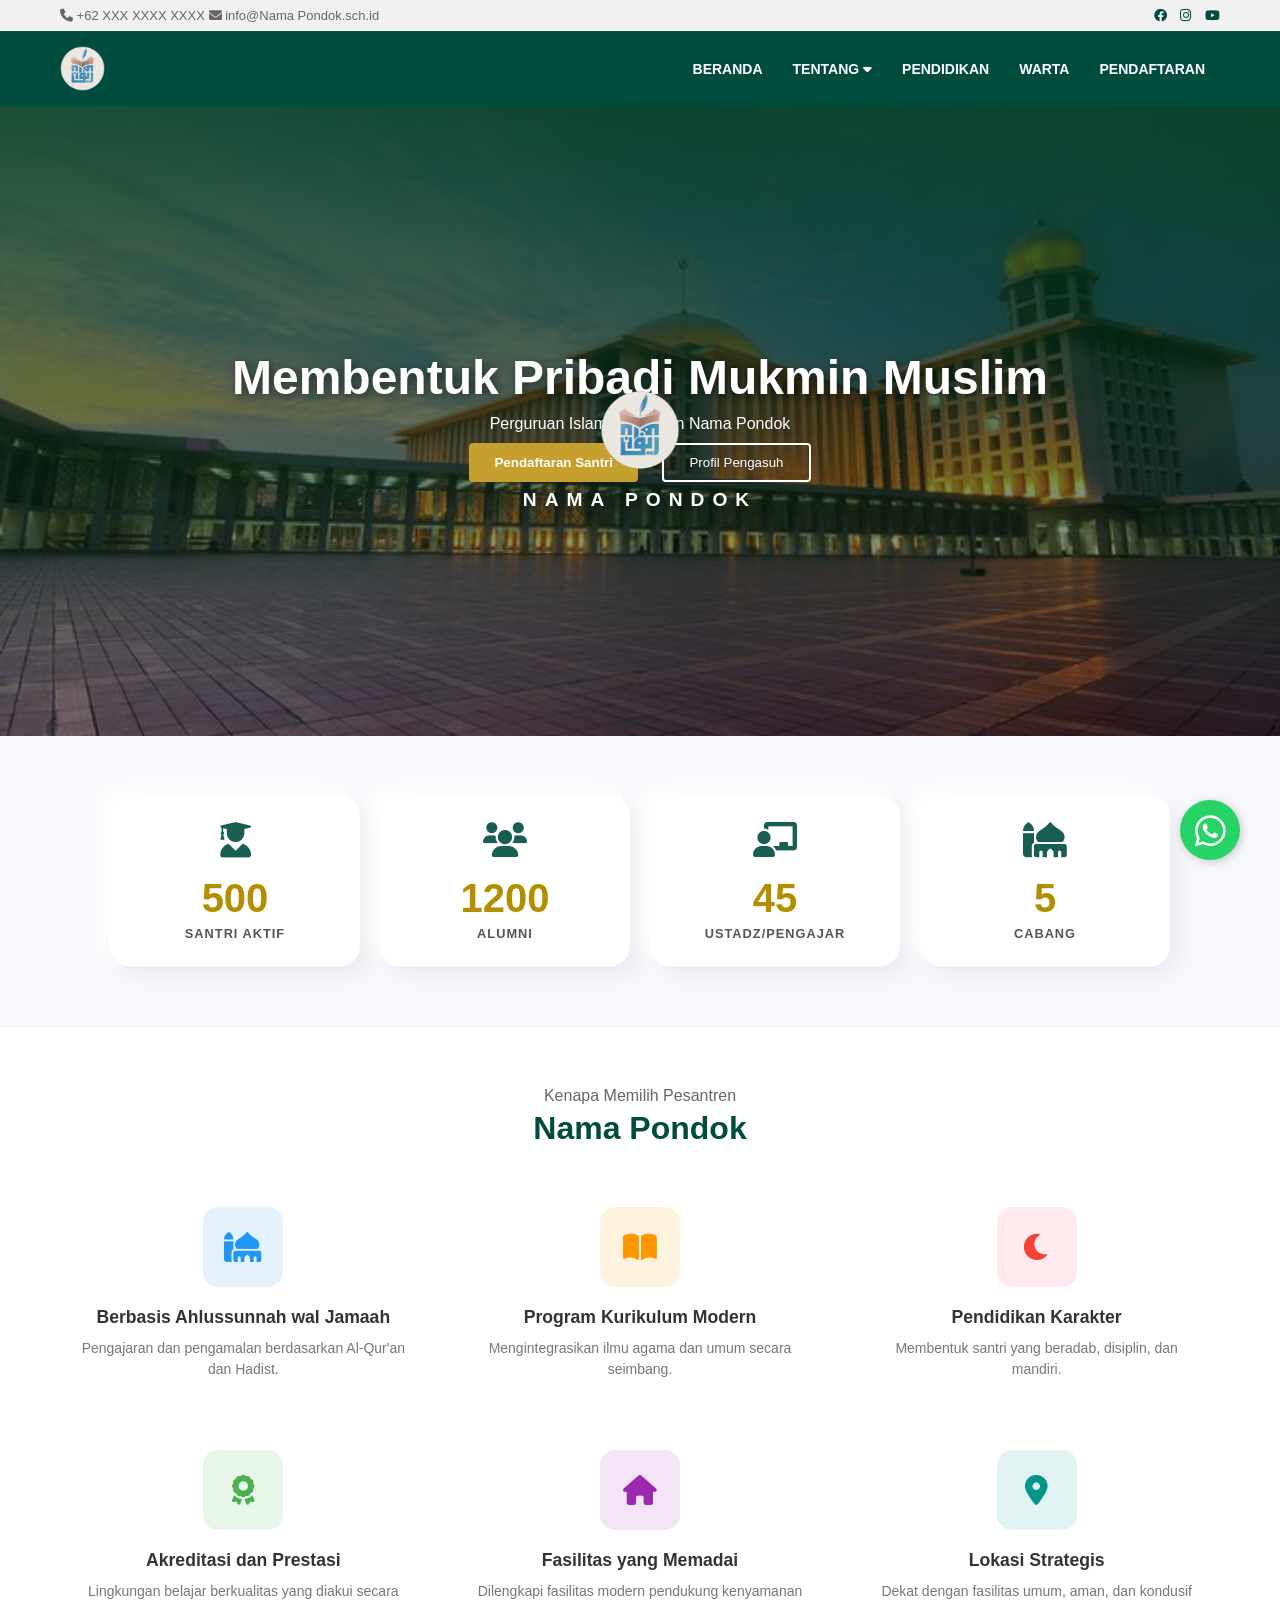
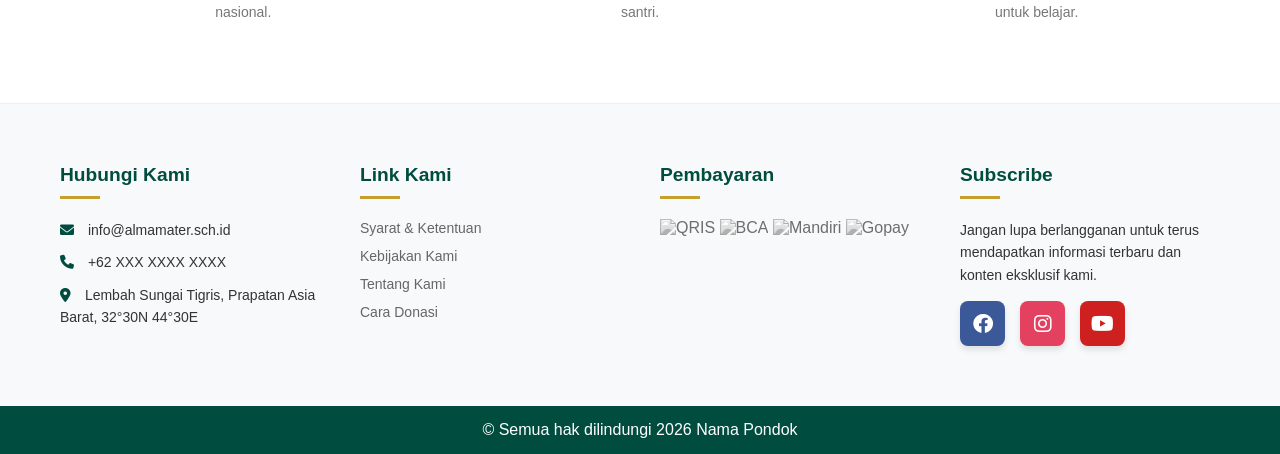
==== commit b5f1a68f: "UPDATE MINGGUAN MENULIS" ====
--- a/index.html
+++ b/index.html
@@ -240,7 +240,7 @@
 window.addEventListener("load", function() {
         const loader = document.querySelector(".loader-wrapper");
         
-        // Kasih waktu logo buat 'napas' bentar
+        // Kasih waktu logo buat diem bentar
         setTimeout(() => {
             loader.classList.add("loaded");
         }, 1200); 
--- a/style.css
+++ b/style.css
@@ -451,14 +451,14 @@
     }
 
     .logo img {
-        height: 40px;      /* Sesuaikan biar gak terlalu besar di HP */
+        height: 40px;      /*  biar gak terlalu besar di HP */
         width: auto;
     }
 
     /* --- 2. GAYA GARIS --- */
     .menu-toggle .line {
         display: block;
-        height: 2px;       /* Pakai 2px biar lebih elegan, kalau 3px ketebelan buat tombol kecil */
+        height: 2px;      
         width: 100%;
         background-color: white;
         border-radius: 3px;
@@ -1184,8 +1184,10 @@
     color: #b38f00;
 }
 /* ============================================================
------------  PENDIDIKAN, ARTIKELNYAAA ----------- 
+-----------  PENDIDIKAN & DETAIL ARTIKEL (FINAL FIX) ----------- 
 ============================================================ */
+
+/* --- HERO SECTION --- */
 .hero-artik {
     height: 50vh;
     background: url('static/arrtikel.jpg') center/cover;
@@ -1196,12 +1198,13 @@
 .herooo-overlay {
     position: absolute;
     inset: 0;
-    background: rgba(0, 77, 64, 0.4);
+    background: rgba(0, 77, 64, 0.5);
     display: flex;
     flex-direction: column;
     justify-content: center;
     align-items: center;
     text-align: center;
+    padding: 20px;
 }
 
 .herooo-overlay h1 {
@@ -1210,76 +1213,89 @@
     margin-bottom: 10px;
 }
 
-.isi-artikel p {
-    line-height: 1.8;
-    color: #555;
-    text-align: justify;
-    font-size: 1.05rem;
-}
-
-/* --- LAYOUT UTAMA --- */
+/* --- LAYOUT WRAPPER --- */
 .main-wrapper {
     display: grid;
-    /* Bikin 2 kolom: kiri lebar (fraction), kanan pas (fixed) */
     grid-template-columns: 2fr 1fr; 
-    gap: 40px; /* Jarak antara konten kiri dan sidebar */
-    max-width: 1200px; /* Lebar maksimal halaman */
-    margin: 40px auto; /* Ketengahin kontainer */
-    padding: 0 20px; /* Padding samping biar gak nempel layar */
-}
-
-/* --- KOLOM KIRI (KONTEN ARTIKEL) --- */
+    gap: 40px;
+    max-width: 1200px;
+    margin: 40px auto;
+    padding: 0 20px;
+    align-items: start; /* Biar sidebar gak narik ke bawah */
+}
+
 .content-left {
-    background: #ffffff; /* Latar putih buat artikel */
+    background: #ffffff;
     padding: 30px;
-    border-radius: 10px; /* Sudut agak bulat biar modern */
-}
-
-/* --- STYLING GAMBAR UTAMA --- */
+    border-radius: 12px;
+    overflow: hidden; /* PENTING: Biar kalau ada yang tumpah langsung dipotong */
+}
+
+/* --- KUNCI UKURAN FOTO UTAMA (FINAL COMPACT) --- */
 .article-image-container {
-    width: 100%; /* Lebar wadah gambar penuh se-container kiri */
-    margin-bottom: 25px; /* Jarak ke teks di bawahnya */
-    overflow: hidden; /* Biar kalau gambar kegedean gak bocor */
-    border-radius: 8px; /* Sudut gambar bulat */
+    width: 100%;        /* Lebar wajib 100% dari konten kiri */
+    max-width: 100%;    /* Biar gak bisa lebih lebar dari pembungkusnya */
+    height: 400px;      /* Gue pendekin dikit dari 450px biar lebih pas */
+    margin-bottom: 25px;
+    overflow: hidden;   /* Potong gambar yang keluar batas */
+    border-radius: 12px;
+    background: #f4f4f4;
+    display: block;     /* Ubah ke block biar kalkulasi width lebih stabil */
+    position: relative;
 }
 
 .main-article-img {
-    width: 100%; /* Gambar maksa selebar wadahnya */
-    height: auto; /* Tinggi gambar menyesuaikan (gak penyot) */
-    display: block; /* Hapus spasi aneh di bawah gambar */
-    object-fit: cover; /* Pastiin gambar ngisi wadah dengan pas */
-}
-
-/* --- SIDEBAR KANAN --- */
+    width: 100% !important;  /* Paksa lebar gambar 100% */
+    height: 100% !important; /* Paksa tinggi gambar 100% */
+    object-fit: cover;       /* Gambar dipotong rapi, bukan digepengkan */
+    object-position: center; 
+    display: block;
+}
+
+/* --- TEXT ARTIKEL --- */
+.article-text-render {
+    width: 100%;
+    overflow-wrap: break-word; /* Biar teks panjang gak nembus keluar */
+}
+
+.article-text-render p {
+    line-height: 1.8;
+    color: #444;
+    text-align: justify;
+    font-size: 1.1rem;
+    margin-bottom: 15px;
+}
+
+/* --- SIDEBAR & MINI CARD --- */
 .sidebar-right {
-    background: #ffffff;
-    padding: 25px;
-    border-radius: 10px;
-    top: 100px; /* Jarak nempel dari atas layar */
-    height: fit-content; /* Tinggi sidebar pas sama isinya */
-}
-
-/* --- SIDEBAR GRID --- */
+    height: fit-content;
+}
+
+.sidebar-title {
+    font-size: 1.4rem;
+    color: #004d40;
+    margin-bottom: 20px;
+    border-left: 4px solid #b38f00;
+    padding-left: 15px;
+}
+
 .sidebar-grid {
     display: grid;
-    grid-template-columns: 1fr 1fr; /* INI KUNCINYA: Bagi 2 kolom sama rata */
-    gap: 15px; /* Jarak antar kartu kecil */
-}
-
-/* --- MINI CARD STYLE --- */
+    grid-template-columns: 1fr 1fr;
+    gap: 15px;
+}
+
 .side-card {
     background: #fff;
     border-radius: 10px;
     overflow: hidden;
     box-shadow: 0 4px 10px rgba(0,0,0,0.05);
     border: 1px solid #eee;
-    display: flex;
-    flex-direction: column; /* Isi kartu nyusun ke bawah */
 }
 
 .side-card-image {
     position: relative;
-    height: 100px; /* Lebih pendek karena buat sidebar */
+    height: 100px; 
 }
 
 .side-card-image img {
@@ -1304,55 +1320,40 @@
 }
 
 .side-card-body h3 {
-    font-size: 0.85rem; /* Font lebih kecil biar muat */
-    margin: 0 0 10px 0;
-    line-height: 1.3;
+    font-size: 0.85rem;
+    margin: 0 0 8px 0;
     color: #333;
-    /* Trik potong teks jadi max 2 baris */
     display: -webkit-box;
     -webkit-line-clamp: 2;
     -webkit-box-orient: vertical;
     overflow: hidden;
 }
 
-.side-btn {
-    font-size: 0.75rem;
-    color: #004d40;
-    text-decoration: none;
-    font-weight: bold;
-    border-bottom: 1px solid #b38f00;
-}
-
-/* BIAR DI HP JADI 1 KOLOM LAGI (OPSIONAL) */
-@media (max-width: 480px) {
+/* --- RESPONSIVE MOBILE --- */
+@media (max-width: 900px) {
+    .main-wrapper {
+        grid-template-columns: 1fr;
+    }
+    .article-image-container {
+        height: 300px; 
+    }
+}
+
+@media (max-width: 600px) {
+    .hero-artik {
+        height: 35vh;
+    }
+    .herooo-overlay h1 {
+        font-size: 1.8rem;
+    }
+    .article-image-container {
+        height: 220px; 
+    }
     .sidebar-grid {
         grid-template-columns: 1fr;
     }
 }
 
-/* --- RESPONSIVE (PENTING!) --- */
-/* Di HP, sidebar pindah ke bawah konten utama */
-@media (max-width: 900px) {
-    .main-wrapper {
-        grid-template-columns: 1fr; /* Jadi satu kolom aja */
-        gap: 30px;
-    }
-}
-
-@media (max-width: 768px) {
-    .hero-artik {
-    height: 25vh;
-    }
-
-    .herooo-overlay h1 {
-        font-size: 1.8rem;
-        padding: 0 15px;
-    }
-
-    .herooo-overlay p {
-        font-size: 1rem;
-    }
-}
 
 /* =========================================
    ------ CAMPUS CABANG (MODERN LOOK) ------
@@ -2144,7 +2145,6 @@
     background: linear-gradient(rgba(0, 0, 0, 0.3), rgba(0, 0, 0, 0.3)), url('static/srtktt.jpg');
     background-size: cover;
     background-position: center;
-    background-attachment: fixed;
 }
 
 /* Kotak Transparan (Glassmorphism) */
@@ -2294,4 +2294,241 @@
 /* Responsive mobile */
 @media (max-width: 768px) {
     .donation-methods { grid-template-columns: 1fr; }
+}
+
+
+/* =====================
+------ PENDAFTARAN -----
+==================== */
+
+
+
+/* Styling Section & Container */
+.pendaftaran-section {
+    padding: 60px 20px;
+    background-image: url('static/dafttt.jpg'); 
+    background-size: cover; 
+    background-position: center; 
+    background-repeat: no-repeat; 
+    display: flex;
+    justify-content: center;
+}
+
+.form-container-rivan {
+    width: 100%;
+    max-width: 700px;
+    background: rgba(30, 41, 59, 0.7);
+    padding: 40px;
+    border-radius: 20px;
+    border: 1px solid rgba(255, 255, 255, 0.1);
+    backdrop-filter: blur(10px);
+    box-shadow: 0 25px 50px -12px rgba(0, 0, 0, 0.5);
+}
+
+.form-title {
+    text-align: center;
+    font-size: 28px;
+    font-weight: 900;
+    color: #ffffff; 
+    letter-spacing: -1px;
+    margin-bottom: 5px;
+}
+
+.form-subtitle {
+    text-align: center;
+    color: #bac8e5;
+    font-size: 14px;
+    margin-bottom: 30px;
+}
+
+/* Form Styling */
+.form-rivan {
+    display: flex;
+    flex-direction: column;
+    gap: 20px;
+}
+
+.input-row {
+    display: grid;
+    grid-template-columns: 1fr 1fr;
+    gap: 20px;
+}
+
+@media (max-width: 600px) {
+    .input-row { grid-template-columns: 1fr; }
+}
+
+.input-group {
+    display: flex;
+    flex-direction: column;
+    gap: 8px;
+}
+
+.input-group label {
+    font-size: 13px;
+    font-weight: 600;
+    color: #ffffff;
+    margin-left: 5px;
+}
+
+.input-group input, 
+.input-group select, 
+.input-group textarea {
+    padding: 12px 15px;
+    background: #0f172a;
+    border: 1px solid #334155;
+    border-radius: 12px;
+    color: white;
+    font-family: inherit;
+    transition: all 0.3s ease;
+}
+
+.input-group input:focus, 
+.input-group textarea:focus {
+    border-color: #10b981;
+    outline: none;
+    box-shadow: 0 0 0 4px rgba(16, 185, 129, 0.1);
+}
+
+.input-group textarea {
+    height: 100px;
+    resize: none;
+}
+
+/* Button Styling */
+.form-action {
+    margin-top: 10px;
+    display: flex;
+    flex-direction: column;
+    gap: 15px;
+}
+
+.btn-submit {
+    padding: 15px;
+    background: linear-gradient(to right, #059669, #0d9488);
+    color: white;
+    border: none;
+    border-radius: 12px;
+    font-weight: 700;
+    cursor: pointer;
+    transition: transform 0.2s, opacity 0.2s;
+}
+
+.btn-submit:hover { opacity: 0.9; transform: translateY(-2px); }
+.btn-submit:active { transform: translateY(0); }
+
+.btn-back {
+    text-align: center;
+    font-size: 13px;
+    color: #64748b;
+    text-decoration: none;
+}
+
+/* Modal Styling */
+.modal-overlay {
+    position: fixed;
+    top: 0; left: 0; right: 0; bottom: 0;
+    background: rgba(2, 6, 23, 0.9);
+    display: none; /* Awalnya sembunyi */
+    align-items: center;
+    justify-content: center;
+    z-index: 9999;
+    padding: 20px;
+    opacity: 0;
+    transition: opacity 0.1s ease;
+}
+
+/* Class ini yang akan dipicu JS */
+.modal-overlay.modal-active {
+    display: flex; /* Munculkan */
+    opacity: 1;
+}
+
+.modal-card {
+    background: #1e293b;
+    padding: 30px;
+    border-radius: 20px;
+    width: 100%;
+    max-width: 400px;
+    text-align: center;
+    border: 1px solid #334155;
+    animation: modalShow 0.1s ease-out;
+}
+
+@keyframes modalShow {
+    from { opacity: 0; transform: scale(0.9); }
+    to { opacity: 1; transform: scale(1); }
+}
+
+.modal-icon { font-size: 50px; margin-bottom: 15px; }
+.modal-card h3 { margin-bottom: 10px; color: white; }
+.modal-card p { color: #94a3b8; font-size: 14px; margin-bottom: 25px; line-height: 1.5; }
+
+.modal-buttons {
+    display: flex;
+    gap: 15px;
+}
+
+.btn-modal-primary, .btn-modal-secondary {
+    flex: 1;
+    padding: 12px;
+    border-radius: 10px;
+    font-weight: 700;
+    cursor: pointer;
+    border: none;
+}
+
+.btn-modal-primary { background: #10b981; color: white; }
+.btn-modal-secondary { background: #334155; color: white; }
+
+.success-text {
+    background: linear-gradient(to right, #34d399, #22d3ee);
+    -webkit-background-clip: text;
+    -webkit-text-fill-color: transparent;
+    font-weight: 900;
+}
+/* ============================================================
+-----------  TOMBOL UPLOAD ARTIKEL ----------- 
+============================================================ */
+.btn-Up {
+    background: var(--almamater-gold);
+    border: none;
+    padding: 12px 25px;
+    color: white;
+    font-weight: bold;
+    margin: 10px;
+    cursor: pointer;
+    border-radius: 4px;
+}
+.btn-Up:hover {
+    background: var(--accent-gold);
+    transform: translateY(-3px);
+    box-shadow: 0 5px 15px rgba(255, 215, 0, 0.4);
+}
+.upl-btns .btn-Up {
+    position: relative;
+    overflow: hidden;
+    z-index: 1;
+}
+
+.upl-btns .btn-Up::after {
+    content: '';
+    position: absolute;
+    top: -50%;
+    left: -150%;
+    width: 60%;
+    height: 200%;
+    background: linear-gradient(
+        120deg, 
+        rgba(255, 255, 255, 0) 0%, 
+        rgba(255, 255, 255, 0.4) 50%, /* Lebih kalem, gak terlalu nyolok mata */ 
+        rgba(255, 255, 255, 0) 100%
+    );
+    animation: shine-emas 2.8s infinite;
+    z-index: -1;
+}
+
+@keyframes shine-emas {
+    0% { left: -150%; }
+    100% { left: 150%; }
 }
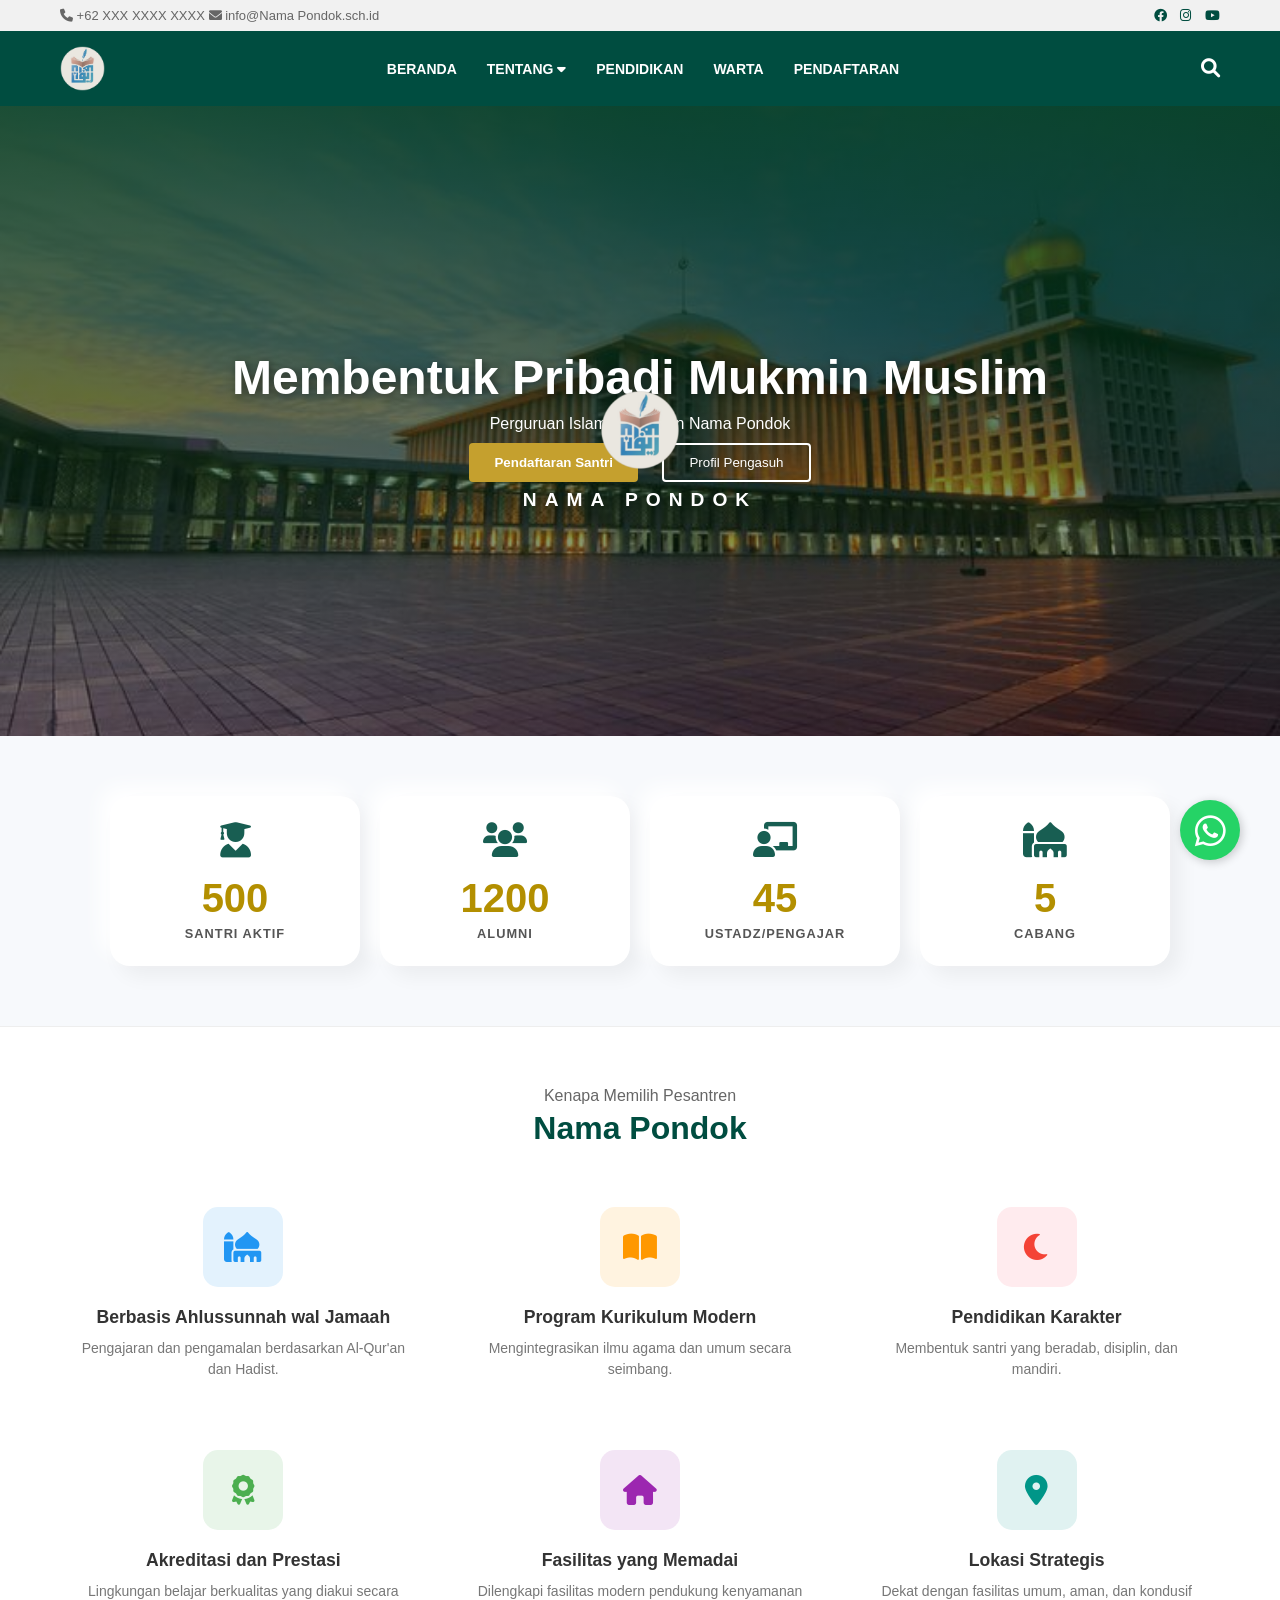
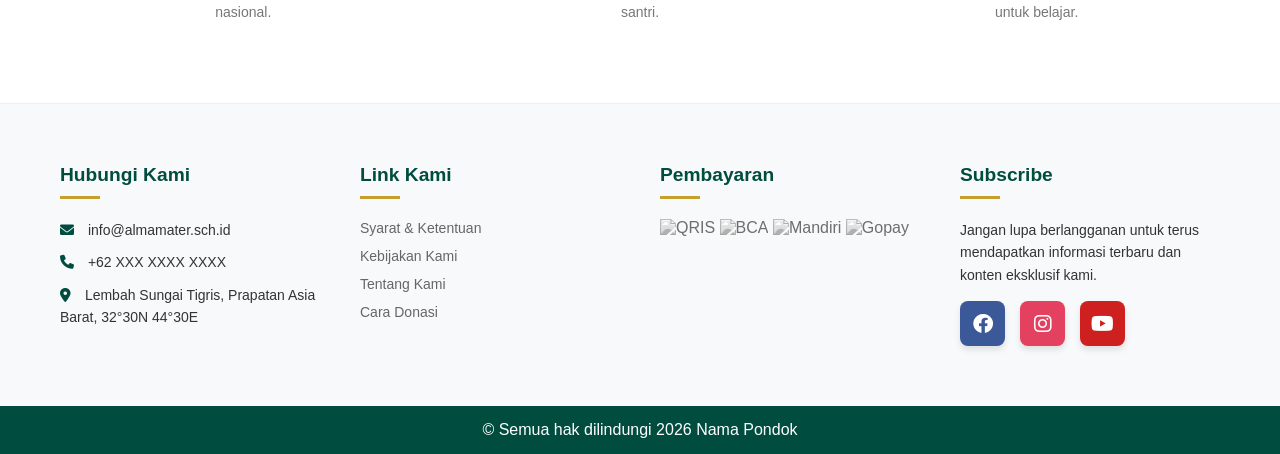
==== commit a12fa4ce: "UPDATE FITUR SEARCH" ====
--- a/index.html
+++ b/index.html
@@ -61,6 +61,16 @@
             <li><a href="warta.html">Warta</a></li>
             <li><a href="pendaftaran.html">Pendaftaran</a></li>
         </ul>
+<!-- INI BUAT SEARCH OVERLAY -->
+        <div class="search-overlay" id="searchOverlay">
+            <div class="search-bar-container">
+                <input type="text" id="searchInput" placeholder="Cari tulisan atau santri...">
+                <button id="closeSearch"><i class="fas fa-times"></i></button>
+            </div>
+        </div>
+<!-- INI SEARCH SUGGESTIONS -->
+        <div id="searchSuggestions" class="suggestions-box"></div>
+
     </nav>
     </header>
 
@@ -235,18 +245,9 @@
     <i class="fab fa-whatsapp"></i>
 </a>
 
+<script src="global-nav.js"></script>
 <script>
-/* ini buat loading */
-window.addEventListener("load", function() {
-        const loader = document.querySelector(".loader-wrapper");
-        
-        // Kasih waktu logo buat diem bentar
-        setTimeout(() => {
-            loader.classList.add("loaded");
-        }, 1200); 
-    });
 /* ini buat animasi angka berapa santri ustad dll */
-
 const counters = document.querySelectorAll('.counter');
     const speed = 200; // Makin besar angkanya, makin lambat jalannya
 
@@ -287,55 +288,6 @@
         observer.observe(counter);
     });
 
-document.addEventListener('DOMContentLoaded', function() {
-    const menuToggle = document.querySelector('.menu-toggle');
-    const navLinks = document.querySelector('.nav-links');
-    const dropdownBtn = document.querySelector('.dropdown-btn');
-    const dropdownParent = document.querySelector('.dropdown');
-    // --- TAMBAHAN VARIABEL HEADER ---
-    const header = document.querySelector('header'); 
-
-    // 1. Logika Garis Tiga (Menu Mobile) - SUDAH DIUPDATE
-    if (menuToggle && navLinks) {
-        menuToggle.addEventListener('click', function(e) {
-            e.preventDefault();
-            e.stopPropagation();
-            
-            // Kunci animasinya di sini:
-            header.classList.toggle('nav-active'); 
-            navLinks.classList.toggle('active');
-        });
-    }
-
-    // 2. Logika Dropdown "Tentang" (Tetap)
-    if (dropdownBtn && dropdownParent) {
-        dropdownBtn.addEventListener('click', function(e) {
-            if (window.innerWidth <= 768) {
-                e.preventDefault();
-                e.stopPropagation();
-                dropdownParent.classList.toggle('show');
-            }
-        });
-    }
-
-    // 3. Klik di luar buat nutup (DIPERKETAT)
-    document.addEventListener('click', function(e) {
-        if (navLinks && navLinks.classList.contains('active')) {
-            if (!navLinks.contains(e.target) && !menuToggle.contains(e.target)) {
-                navLinks.classList.remove('active');
-                // Jangan lupa hapus class di header pas menu ditutup klik luar
-                header.classList.remove('nav-active'); 
-            }
-        }
-        
-        if (dropdownParent && dropdownParent.classList.contains('show')) {
-            if (!dropdownParent.contains(e.target)) {
-                dropdownParent.classList.remove('show');
-            }
-        }
-    });
-
-});
 </script>
 </body>
 </html>
--- a/style.css
+++ b/style.css
@@ -56,11 +56,20 @@
     position: relative;
 }
 
-.menu-toggle, .search-icon-mobile {
+.menu-toggle {
     color: white;
     font-size: 1.2rem;
     cursor: pointer;
     display: none; /* Sembunyi di desktop */
+}
+
+.search-icon-mobile {
+    color: white;
+    font-size: 1.2rem;
+    cursor: pointer;
+    display: block; /* Muncul di semua layar */
+    order: 10; /* Kunci: Paksa dia ke posisi paling terakhir di flexbox */
+    margin-left: 20px; /* Kasih jarak dari menu Pendaftaran */
 }
 
 .logo img {
@@ -442,6 +451,7 @@
         flex: 0 0 24px;    /* Kunci juga lebarnya sama kayak menu-toggle biar logo tetep tengah */
         text-align: right;
         font-size: 20px;
+        text-align: right;
     }
 
     .logo {
@@ -508,10 +518,6 @@
 
     .nav-links.active li {
         opacity: 1;
-    }
-    
-    .search-icon-mobile {
-        text-align: right;
     }
     
     .logo {
@@ -1211,17 +1217,19 @@
     font-size: 3rem;
     text-shadow: 2px 2px 10px rgba(0,0,0,0.5);
     margin-bottom: 10px;
+    margin-top: 7px; /* jarak judul ke tulisan diatasnya */
 }
 
 /* --- LAYOUT WRAPPER --- */
 .main-wrapper {
     display: grid;
+    /* GESER porsi sedikit biar sidebar lebih lebar, area kosong di kiri artikel berkurang */
     grid-template-columns: 2fr 1fr; 
-    gap: 40px;
+    gap: 30px;
     max-width: 1200px;
     margin: 40px auto;
     padding: 0 20px;
-    align-items: start; /* Biar sidebar gak narik ke bawah */
+    align-items: start;
 }
 
 .content-left {
@@ -1235,7 +1243,7 @@
 .article-image-container {
     width: 100%;        /* Lebar wajib 100% dari konten kiri */
     max-width: 100%;    /* Biar gak bisa lebih lebar dari pembungkusnya */
-    height: 400px;      /* Gue pendekin dikit dari 450px biar lebih pas */
+    height: auto;      
     margin-bottom: 25px;
     overflow: hidden;   /* Potong gambar yang keluar batas */
     border-radius: 12px;
@@ -1245,11 +1253,10 @@
 }
 
 .main-article-img {
-    width: 100% !important;  /* Paksa lebar gambar 100% */
-    height: 100% !important; /* Paksa tinggi gambar 100% */
-    object-fit: cover;       /* Gambar dipotong rapi, bukan digepengkan */
-    object-position: center; 
+    width: 100%;
+    height: auto; /* Biar tinggi ngikutin asli foto */
     display: block;
+    border-radius: 12px;
 }
 
 /* --- TEXT ARTIKEL --- */
@@ -1281,8 +1288,24 @@
 
 .sidebar-grid {
     display: grid;
-    grid-template-columns: 1fr 1fr;
+    /* PAKSA jadi 2 kolom, jangan pake auto-fit biar gak bikin kolom hantu */
+    grid-template-columns: 1fr 1fr; 
     gap: 15px;
+    width: 100%; /* Pastikan grid menuhin lebar sidebar */
+}
+
+.btn-side-nulis {
+    color: var(--primary-green);
+    text-decoration: none;
+    font-weight: 700;
+    font-size: 0.9rem;
+    display: flex;
+    align-items: center;
+    gap: 5px;
+}
+
+.btn-side-nulis:hover {
+    gap: 10px;
 }
 
 .side-card {
@@ -1333,9 +1356,16 @@
 @media (max-width: 900px) {
     .main-wrapper {
         grid-template-columns: 1fr;
+        margin: 20px auto; /* Kurangin margin biar gak terlalu jauh jaraknya */
     }
     .article-image-container {
-        height: 300px; 
+        height: auto; /* JANGAN dikunci 300px, biar ngikutin tinggi foto */
+        max-height: 400px; /* Opsional: biar gak kepanjangan banget di tablet */
+    }
+    .main-article-img {
+        width: 100%;
+        height: auto;
+        display: block;
     }
 }
 
@@ -1344,10 +1374,20 @@
         height: 35vh;
     }
     .herooo-overlay h1 {
-        font-size: 1.8rem;
+        font-size: 1.5rem; /* Gue kecilin dikit biar gak menuhin layar HP */
+        padding: 0 15px;
+    }
+    .content-left {
+        padding: 20px; /* Kurangin padding biar konten gak terlalu sempit */
     }
     .article-image-container {
-        height: 220px; 
+        height: auto; /* JANGAN dikunci 220px */
+        margin-bottom: 20px;
+    }
+    .main-article-img {
+        width: 100%;
+        height: auto;
+        border-radius: 10px; /* Biar lebih smooth di layar kecil */
     }
     .sidebar-grid {
         grid-template-columns: 1fr;
@@ -2531,4 +2571,106 @@
 @keyframes shine-emas {
     0% { left: -150%; }
     100% { left: 150%; }
+}
+
+/* INI BUAT SEARCH IKON#004d40 */
+/* Sembunyikan default */
+.search-overlay {
+    position: fixed;
+    top: 0;
+    left: 0;
+    width: 100%;
+    height: 100px; /* Samain atau dikit lebih tinggi dari navbar lu */
+    background: rgba(0, 77, 64, 0.5); /* Hijau lu dengan transparansi 50% */
+    backdrop-filter: blur(12px); /* Kunci efek kaca ada di sini */
+    -webkit-backdrop-filter: blur(12px); /* Support Safari */
+    border-bottom: 1px solid rgba(255, 255, 255, 0.2);
+    box-shadow: 0 8px 32px 0 rgba(0, 0, 0, 0.3);
+    display: none; /* Muncul pas diklik */
+    align-items: center;
+    padding: 0 20px;
+    z-index: 9999;
+}
+
+.search-bar-container {
+    display: flex;
+    width: 100%;
+    align-items: center;
+    margin: 0 auto;
+    max-width: 800px;
+    gap: 20px;
+}
+
+.search-bar-container input {
+    flex: 1;
+    padding: 10px 15px;
+    border-radius: 50px;
+    background: rgba(255, 255, 255, 0.5);
+    border: 1px solid rgba(255, 255, 255, 0.3);
+    color: rgb(255, 255, 255);
+    outline: none;
+    font-size: 1rem;
+}
+
+.search-bar-container input::placeholder {
+    color: rgba(255, 255, 255, 0.7);
+}
+
+#closeSearch {
+    background: none;
+    border: none;
+    color: white;
+    font-size: 1.8rem;
+    cursor: pointer;
+}
+
+#searchSuggestions:empty {
+    display: none;
+    padding: 0;
+    border: none;
+}
+
+/* Munculkan pas class 'active' ditambahin via JS */
+.search-overlay.active {
+    display: flex;
+}
+
+/* INI SEARCH SUGGESTION */
+.suggestions-box {
+    position: absolute;
+    top: 90px;
+    left: 20px;
+    right: 20px;
+    background: rgba(0, 77, 64, 0.5); 
+    backdrop-filter: blur(10px);
+    -webkit-backdrop-filter: blur(10px); /* Buat support Safari */
+    border-radius: 15px;
+    max-height: 300px;
+    overflow-y: auto;
+    z-index: 10002;
+    border: 1px solid rgba(0, 150, 136, 0.3);
+}
+
+.suggestion-item {
+    padding: 12px 20px;
+    color: white;
+    cursor: pointer;
+    border-bottom: 1px solid rgba(255, 255, 255, 0.1);
+    font-size: 0.9rem;
+}
+
+.suggestion-item:last-child {
+    border-bottom: none;
+}
+
+.suggestion-item:hover {
+    /* --- HOVER JADI IJO YANG AGAK TERANG --- */
+    background: rgba(0, 121, 107, 0.4);
+}
+
+.suggestion-item small {
+    display: block;
+    /* Warna teks kecil dibikin putih pudar biar tetep kebaca */
+    color: rgba(255, 255, 255, 0.7);
+    font-size: 0.75rem;
 }
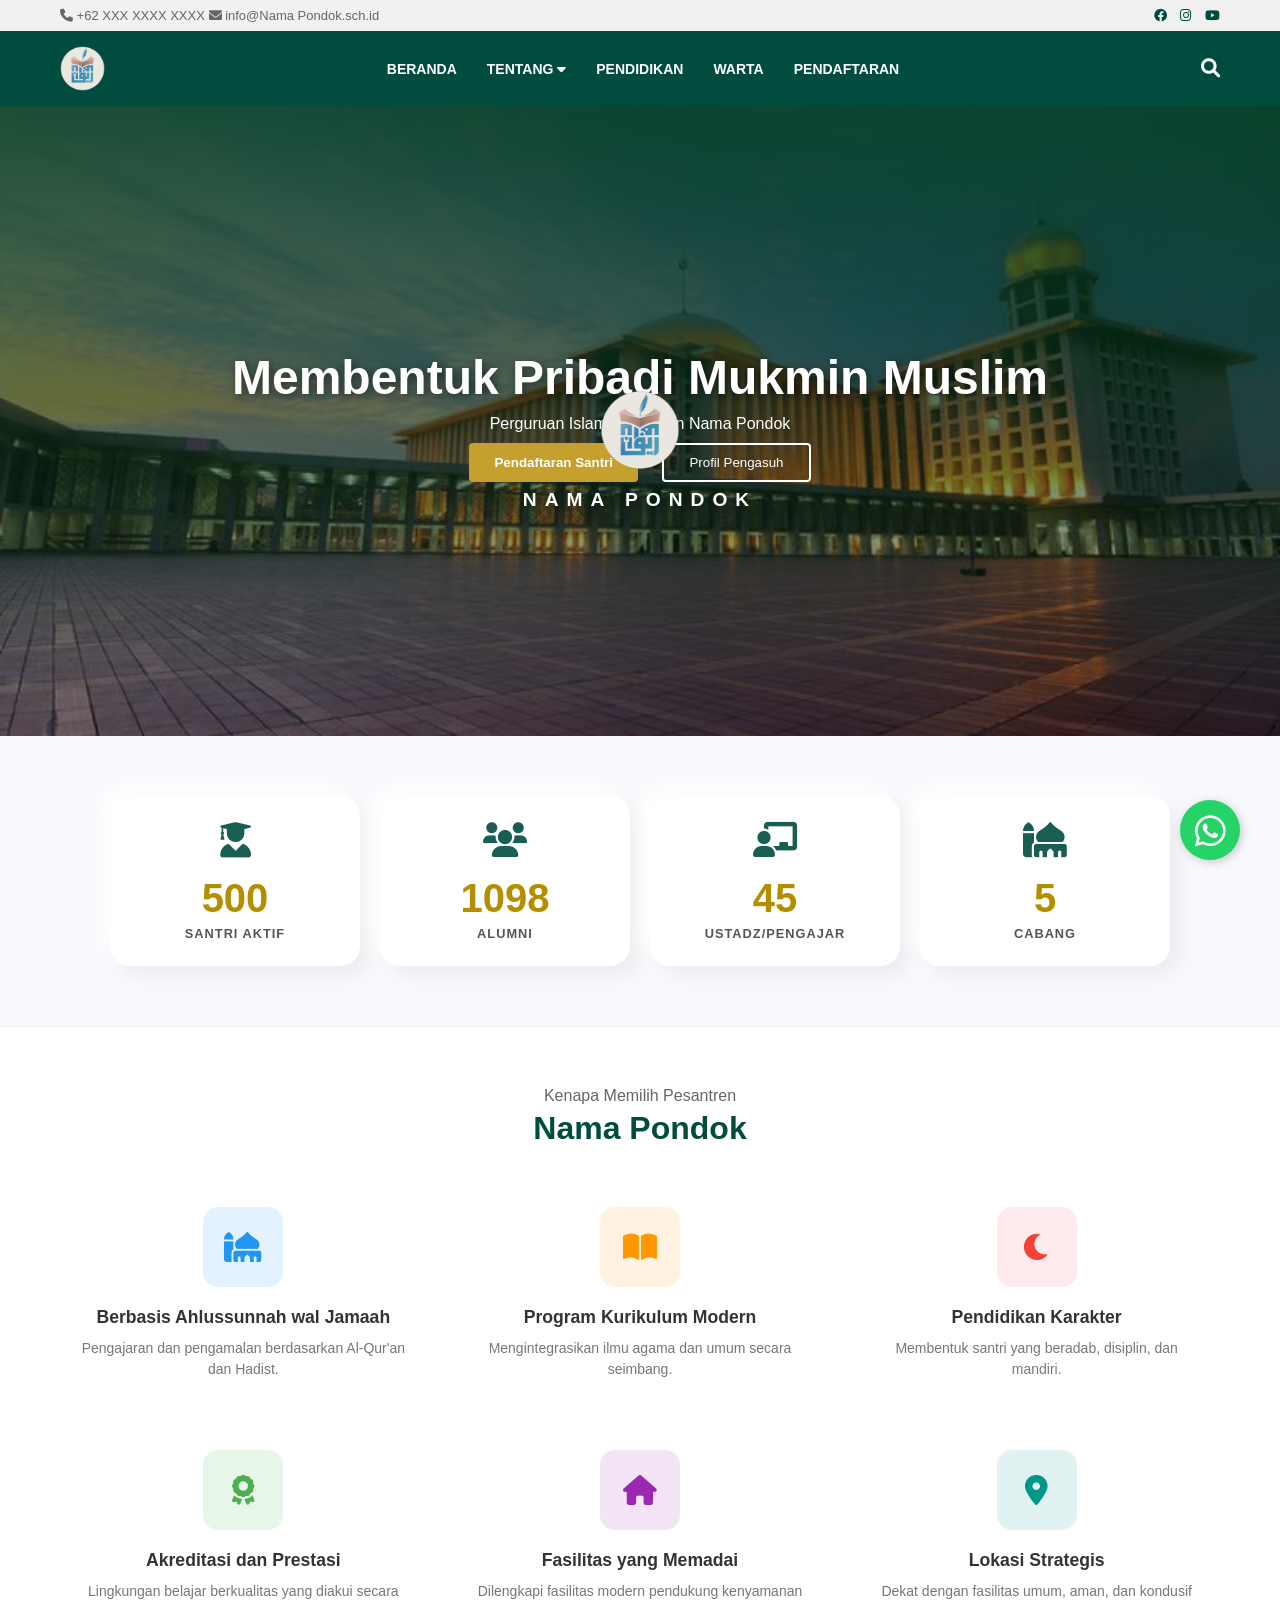
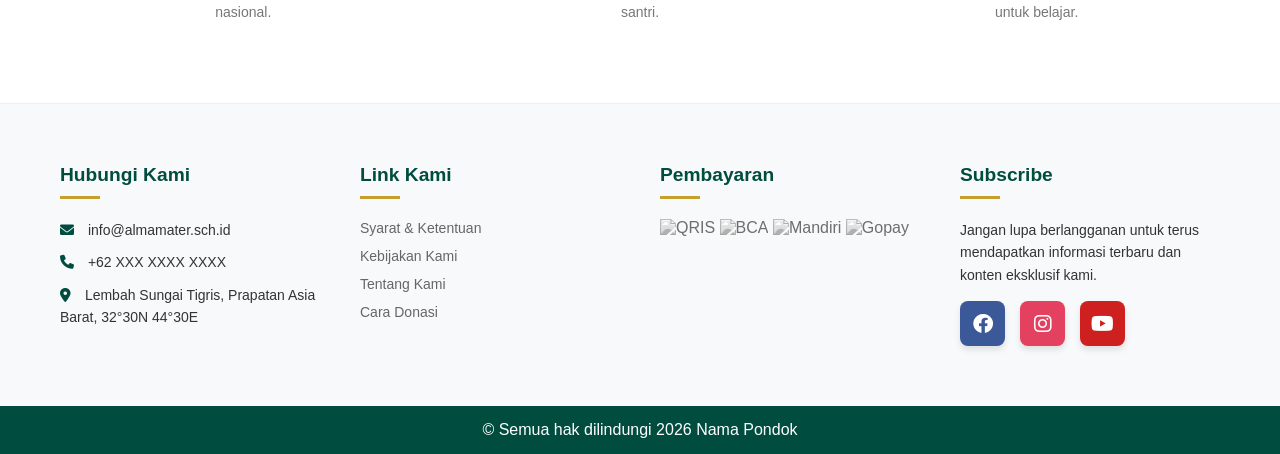
==== commit 1ee8eb4c: "UPDATE JS" ====
--- a/index.html
+++ b/index.html
@@ -4,14 +4,14 @@
     <meta charset="UTF-8">
     <meta name="viewport" content="width=device-width, initial-scale=1.0">
     <title>Pondok Pesantren Nama Pondok</title>
-    <link rel="stylesheet" href="style.css">
+    <link rel="stylesheet" href="static/css/style.css">
     <link rel="stylesheet" href="https://cdnjs.cloudflare.com/ajax/libs/font-awesome/6.0.0/css/all.min.css">
 </head>
 <body>
     <!-- buat animasi loading      -->
     <div class="loader-wrapper">
         <div class="loader-content">
-            <img src="static/logo.png" alt="Logo almamater" class="loader-logo-modern">
+            <img src="static/img/logo.png" alt="Logo almamater" class="loader-logo-modern">
             <div class="loader-text">NAMA PONDOK</div>
         </div>
         <div class="loader-section section-left"></div>
@@ -40,7 +40,7 @@
             <span class="line"></span>
         </div>
         <div class="logo">
-            <img src="static/logo.png" alt="Logo">
+            <img src="static/img/logo.png" alt="Logo">
         </div>
 
         <div class="search-icon-mobile">
@@ -245,49 +245,7 @@
     <i class="fab fa-whatsapp"></i>
 </a>
 
-<script src="global-nav.js"></script>
-<script>
-/* ini buat animasi angka berapa santri ustad dll */
-const counters = document.querySelectorAll('.counter');
-    const speed = 200; // Makin besar angkanya, makin lambat jalannya
-
-    const startCounter = (entries, observer) => {
-        entries.forEach(entry => {
-            if (entry.isIntersecting) {
-                const counter = entry.target;
-                const updateCount = () => {
-                    const target = +counter.getAttribute('data-target');
-                    const count = +counter.innerText;
-                    
-                    // Hitung pertambahan angka
-                    const inc = target / speed;
-
-                    if (count < target) {
-                        // Tambah angka dan bulatkan ke atas
-                        counter.innerText = Math.ceil(count + inc);
-                        // Jalankan ulang fungsi setiap 1 milidetik
-                        setTimeout(updateCount, 1);
-                    } else {
-                        counter.innerText = target;
-                    }
-                };
-                updateCount();
-                // Berhenti mengamati setelah animasi jalan sekali
-                observer.unobserve(counter);
-            }
-        });
-    };
-
-    const observerOptions = {
-        threshold: 0.5 // Animasi jalan kalau 50% bagian angka sudah kelihatan di layar
-    };
-
-    const observer = new IntersectionObserver(startCounter, observerOptions);
-
-    counters.forEach(counter => {
-        observer.observe(counter);
-    });
-
-</script>
+<script src="static/js/global-nav.js"></script>
+<script src="static/js/j.js"></script>
 </body>
 </html>
--- a/static/css/style.css
+++ b/static/css/style.css
@@ -0,0 +1,2676 @@
+* {
+    -webkit-tap-highlight-color: transparent;
+    outline: none;
+}
+
+:root {
+    --almamater-green: #004d40;
+    --almamater-gold: #c5a02e;
+    --light-gray: #f8f9fa;
+}
+
+* {
+    margin: 0;
+    padding: 0;
+    box-sizing: border-box;
+    font-family: Arial, sans-serif;
+}
+
+.container {
+    max-width: 1200px;
+    margin: 0 auto;
+    padding: 0 20px;
+}
+
+/* --- Top Bar --- */
+.top-bar {
+    background-color: #f1f1f1;
+    padding: 8px 0;
+    font-size: 13px;
+    color: #666;
+}
+
+.top-bar .container {
+    display: flex;
+    justify-content: space-between;
+}
+
+.social-links a {
+    margin-left: 10px;
+    color: var(--almamater-green);
+}
+
+/* --- Header & Nav --- */
+header {
+    background-color: var(--almamater-green);
+    padding: 15px 0;
+    position: sticky;
+    top: 0;
+    z-index: 1000;
+}
+
+.nav-mobile-wrapper {
+    display: flex;
+    justify-content: space-between;
+    align-items: center;
+    position: relative;
+}
+
+.menu-toggle {
+    color: white;
+    font-size: 1.2rem;
+    cursor: pointer;
+    display: none; /* Sembunyi di desktop */
+}
+
+.search-icon-mobile {
+    color: white;
+    font-size: 1.2rem;
+    cursor: pointer;
+    display: block; /* Muncul di semua layar */
+    order: 10; /* Kunci: Paksa dia ke posisi paling terakhir di flexbox */
+    margin-left: 20px; /* Kasih jarak dari menu Pendaftaran */
+}
+
+.logo img {
+    height: 45px;
+    display: block;
+}
+
+.nav-links {
+    list-style: none;
+    display: flex;
+}
+
+.nav-links li {
+    position: relative; /* Wajib ada biar anaknya (dropdown) nempel di sini */
+}
+
+.dropdown-content {
+    display: none; /* Sembunyiin default */
+    position: absolute; /* Bikin melayang, nggak ngerusak barisan menu */
+    top: 100%; /* Pas di bawah menu 'Tentang' */
+    left: 0;
+    background-color: var(--almamater-green);
+    min-width: 200px;
+    box-shadow: 0 8px 16px rgba(0,0,0,0.2);
+    z-index: 1001;
+    list-style: none;
+    padding: 10px 0;
+    border-radius: 0 0 5px 5px; /* Biar cakep dikit bawahnya rounded */
+}
+
+.dropdown-content li {
+    width: 100%;
+    text-align: left;
+}
+
+.dropdown-content li a {
+    padding: 10px 20px !important;
+    text-transform: capitalize !important; /* Biar nggak huruf besar semua */
+    display: block;
+    font-size: 13px;
+}
+
+.nav-links li a {
+    color: white;
+    text-decoration: none;
+    padding: 10px 15px;
+    font-weight: bold;
+    font-size: 14px;
+    text-transform: uppercase;
+    transition: 0.3s;
+}
+
+.nav-links li a:hover {
+    color: var(--almamater-gold);
+}
+
+/* --- Hero Section --- */
+.hero-almamater {
+    height: 70vh;
+    background: url('../img/bg.png') center/cover;
+    position: relative;
+    color: white;
+}
+
+.hero-overlay {
+    position: absolute;
+    inset: 0;
+    background: rgba(0, 77, 64, 0.4);
+    display: flex;
+    flex-direction: column;
+    justify-content: center;
+    align-items: center;
+    text-align: center;
+}
+
+.hero-overlay h1 {
+    font-size: 3rem;
+    text-shadow: 2px 2px 10px rgba(0,0,0,0.5);
+    margin-bottom: 10px;
+}
+
+.btn-gold {
+    background: var(--almamater-gold);
+    border: none;
+    padding: 12px 25px;
+    color: white;
+    font-weight: bold;
+    margin: 10px;
+    cursor: pointer;
+    border-radius: 4px;
+}
+
+.btn-outline {
+    background: transparent;
+    border: 2px solid white;
+    padding: 10px 25px;
+    color: white;
+    margin: 10px;
+    cursor: pointer;
+    border-radius: 4px;
+}
+
+/* --- FEATURES SECTION --- */
+.features {
+    padding: 60px 20px;
+    text-align: center;
+}
+
+.features-header p {
+    color: #666;
+    margin-bottom: 5px;
+}
+
+.features-header h2 {
+    font-size: 2rem;
+    color: var(--almamater-green);
+    margin-bottom: 40px;
+}
+
+.features-grid {
+    display: grid;
+    /* Ini yang bikin di laptop jadi 3 kolom ke samping */
+    grid-template-columns: repeat(3, 1fr); 
+    gap: 30px;
+    margin-top: 40px;
+}
+
+.feature-card {
+    display: flex;
+    flex-direction: column; /* Ikon di atas, teks di bawah (buat laptop) */
+    align-items: center;
+    text-align: center;
+    padding: 20px;
+}
+
+/* Icon Box Styling */
+.icon-box {
+    width: 80px;
+    height: 80px;
+    border-radius: 15px;
+    display: flex;
+    align-items: center;
+    justify-content: center;
+    font-size: 30px;
+    margin-bottom: 20px;
+}
+
+/* Warna-warna Icon Box Soft */
+.blue { background-color: #e3f2fd; color: #2196f3; }
+.orange { background-color: #fff3e0; color: #ff9800; }
+.red { background-color: #ffebee; color: #f44336; }
+.green { background-color: #e8f5e9; color: #4caf50; }
+.purple { background-color: #f3e5f5; color: #9c27b0; }
+.teal { background-color: #e0f2f1; color: #009688; }
+
+.feature-text h3 {
+    font-size: 1.1rem;
+    margin-bottom: 10px;
+    color: #333;
+}
+
+.feature-text p {
+    font-size: 14px;
+    color: #777;
+    line-height: 1.5;
+}
+
+
+
+
+
+/* --- FOOTER STYLING --- */
+footer {
+    background-color: #f8f9fa;
+    padding: 60px 0 0 0;
+    color: #333;
+    border-top: 1px solid #eee;
+}
+
+.footer-grid {
+    display: grid;
+    grid-template-columns: repeat(auto-fit, minmax(200px, 1fr));
+    gap: 40px;
+    padding-bottom: 40px;
+}
+
+.footer-col h3 {
+    font-size: 1.2rem;
+    margin-bottom: 10px;
+    color: var(--almamater-green);
+}
+
+.footer-line {
+    width: 40px;
+    height: 3px;
+    background: var(--almamater-gold);
+    margin-bottom: 20px;
+}
+
+.footer-col p {
+    font-size: 14px;
+    line-height: 1.6;
+    margin-bottom: 10px;
+}
+
+.footer-col i {
+    margin-right: 10px;
+    color: var(--almamater-green);
+}
+
+.footer-links {
+    list-style: none;
+}
+
+.footer-links li {
+    margin-bottom: 10px;
+}
+
+.footer-links li a {
+    text-decoration: none;
+    color: #666;
+    font-size: 14px;
+    transition: 0.3s;
+}
+
+.footer-links li a:hover {
+    color: var(--almamater-gold);
+    padding-left: 5px;
+}
+
+/* Logo Pembayaran */
+.payment-grid img {
+    width: 100%;
+    max-width: 80px;
+    height: auto;
+    object-fit: contain; /* Biar gambar proporsional dan jelas */
+    transition: 0.3s ease-in-out;
+}
+
+.payment-grid img {
+    width: 100%;
+    max-width: 80px;
+    filter: grayscale(100%);
+    opacity: 0.7;
+    transition: 0.3s;
+}
+
+.payment-grid img:hover {
+    filter: grayscale(0);
+    opacity: 1;
+}
+
+/* Sosmed */
+.social-icons {
+    display: flex;
+    gap: 15px;
+    margin-top: 15px;
+    justify-content: flex-start; /* Default di kiri, nanti di media query di tengah */
+}
+
+.social-icons a {
+    width: 45px;
+    height: 45px;
+    display: flex; /* INI KUNCI BUAT NGETENGAHIN */
+    align-items: center; /* Ngetengahin Vertikal (Atas-Bawah) */
+    justify-content: center; /* Ngetengahin Horizontal (Kiri-Kanan) */
+    
+    border-radius: 8px;
+    transition: 0.3s;
+    opacity: 1;
+    box-shadow: 0 4px 6px rgba(0,0,0,0.1);
+    
+    /* --- HAPUS GARIS BAWAH & ATUR WARNA IKON --- */
+    text-decoration: none !important; /* MATIIN GARIS BAWAH PENGGANGGU */
+}
+
+.social-icons a i {
+    color: white !important; /* PAKSA WARNA IKON JADI PUTIH BERSIH */
+    font-size: 20px; /* Ukuran ikonnya */
+    margin: 0; /* Hapus margin bawaan biar ga geser */
+    line-height: 1; /* Biar ga nambah tinggi */
+}
+
+.social-icons a:nth-child(1) { background-color: #3b5998 !important; } /* Facebook */
+.social-icons a:nth-child(2) { background-color: #e4405f !important; } /* Instagram */
+.social-icons a:nth-child(3) { background-color: #cd201f !important; } /* YouTube */
+
+.social-icons a:hover {
+    transform: translateY(-5px);
+    box-shadow: 0 6px 12px rgba(0,0,0,0.2);
+}
+
+/* Copyright Bar */
+.footer-bottom {
+    background-color: var(--almamater-green);
+    color: white;
+    text-align: center;
+    padding: 15px 0;
+    margin-top: 20px;
+}
+
+/* --- WHATSAPP FLOAT --- */
+.whatsapp-float {
+    position: fixed;
+    width: 60px;
+    height: 60px;
+    bottom: 40px;
+    right: 40px;
+    background-color: #25d366;
+    color: #FFF;
+    border-radius: 50px;
+    text-align: center;
+    font-size: 35px;
+    box-shadow: 2px 2px 10px rgba(0,0,0,0.2);
+    z-index: 10000;
+    display: flex;
+    align-items: center;
+    justify-content: center;
+    text-decoration: none;
+    transition: 0.3s;
+}
+
+.whatsapp-float:hover {
+    transform: scale(1.1);
+    background-color: #128c7e;
+}
+
+/* Responsive Footer */
+@media (max-width: 768px) {
+    .footer-grid {
+        grid-template-columns: 1fr;
+        text-align: center;
+    }
+    .footer-line {
+        margin: 0 auto 20px;
+    }
+    .social-icons {
+        justify-content: center;
+    }
+    .payment-grid {
+        justify-items: center;
+    }
+    .whatsapp-float {
+        width: 50px;
+        height: 50px;
+        bottom: 20px;
+        right: 20px;
+        font-size: 30px;
+    }
+}
+
+/* --- RESPONSIVE DESIGN (HP & TABLET) --- */
+@media (max-width: 768px) {
+    /* --- 1. NAVBAR MOBILE LAYOUT --- */
+    .nav-mobile-wrapper {
+        display: flex;
+        justify-content: space-between;
+        align-items: center;
+        width: 100%;
+        padding: 10px 15px; /* Tambahin padding biar gak mepet pinggir layar */
+    }
+
+    .menu-toggle {
+        display: flex !important;
+        flex-direction: column;
+        justify-content: space-between;
+        
+        /* KUNCI UKURAN DI SINI */
+        width: 24px;       /* Lebar asli tombol */
+        height: 16px;      /* Tinggi asli tombol */
+        flex: 0 0 24px;    /* JANGAN pake flex: 1, biar gak melebar raksasa */
+        
+        cursor: pointer;
+        z-index: 1100;
+    }
+
+    .search-icon-mobile {
+        display: block; 
+        flex: 0 0 24px;    /* Kunci juga lebarnya sama kayak menu-toggle biar logo tetep tengah */
+        text-align: right;
+        font-size: 20px;
+        text-align: right;
+    }
+
+    .logo {
+        flex: 1;           /* Logo yang ngambil sisa ruang tengah */
+        display: flex;
+        justify-content: center;
+    }
+
+    .logo img {
+        height: 40px;      /*  biar gak terlalu besar di HP */
+        width: auto;
+    }
+
+    /* --- 2. GAYA GARIS --- */
+    .menu-toggle .line {
+        display: block;
+        height: 2px;      
+        width: 100%;
+        background-color: white;
+        border-radius: 3px;
+        transition: all 0.3s ease-in-out;
+    }
+
+    /* --- 3. ANIMASI JADI SILANG (X) --- */
+    /* Angka translateY ini pas untuk height 16px dan line 2px */
+    header.nav-active .menu-toggle .line:nth-child(1) {
+        transform: translateY(7px) rotate(45deg);
+    }
+
+    header.nav-active .menu-toggle .line:nth-child(2) {
+        opacity: 0;
+        transform: translateX(-10px);
+    }
+
+    header.nav-active .menu-toggle .line:nth-child(3) {
+        transform: translateY(-7px) rotate(-45deg);
+    }
+
+    /* --- 4. LOGIKA LACI MENU (Tetap Seperti Punya Lu) --- */
+    .nav-links {
+        display: flex;
+        flex-direction: column;
+        position: absolute;
+        top: 134%; 
+        left: 0;
+        width: 100%;
+        background-color: rgba(0, 77, 64, 0.95);
+        max-height: 0;
+        overflow: hidden;
+        transition: max-height 0.3s ease-in-out;
+        padding: 0;
+        z-index: 999;
+    }
+
+    .nav-links.active {
+        max-height: 500px;
+        padding: 20px 0;
+    }
+
+    .nav-links li {
+        opacity: 0;
+        transition: opacity 0.2s;
+    }
+
+    .nav-links.active li {
+        opacity: 1;
+    }
+    
+    .logo {
+        flex: 2;
+        text-align: center;
+        display: flex;
+        justify-content: center;
+    }
+
+    .nav-links {
+        display: flex; /* Bikin flex dulu biar isinya vertikal */
+        flex-direction: column;
+        
+        position: absolute;
+        top: 123%; /* Posisi 134% yang udah lu set */
+        left: 0;
+        width: 100%;
+        background-color: rgba(0, 77, 64, 0.9);
+        border-top: 1px solid rgba(255,255,255,0.1);
+        z-index: 999;
+
+        /* --- KUNCI ANIMASI LACI --- */
+        max-height: 0; /* Tinggi awal 0 (ketutup) */
+        overflow: hidden; /* Isi menu disembunyiin */
+        transition: max-height 0.1s ease-in-out; /* Durasi animasi 0.5 detik */
+        
+        /* Hapus padding awal agar tidak ada benjolan saat tertutup */
+        padding: 0; 
+    }
+    /* Muncul pas diklik (via JS) */
+    .nav-links.active {
+        max-height: 1500px; /* Angka ini harus lebih besar dari total tinggi menu lu */
+        /* Balikin padding pas laci kebuka biar rapi */
+        padding: 20px 0; 
+    }
+
+    .nav-links li {
+        margin: 10px 0;
+        text-align: center;
+        /* Tambahin opacity biar tulisannya ikutan muncul pelan-pelan */
+        opacity: 0;
+        transition: opacity 0.1s ease-in-out;
+    }
+
+    /* Tulisannya muncul pas active */
+    .nav-links.active li {
+        opacity: 1;
+    }
+
+    /* 2. Hero Section Mobile */
+    .hero-overlay h1 {
+        font-size: 1.8rem;
+        padding: 0 15px;
+    }
+
+    .hero-overlay p {
+        font-size: 1rem;
+    }
+
+    .hero-btns {
+        display: flex;
+        flex-direction: column;
+        width: 85%;
+    }
+
+    .hero-btns a {
+    display: inline-block; /* Biar posisi tombol tetep sejajar */
+    text-decoration: none;
+    outline: none;
+    }
+    
+    .btn-gold, .btn-outline {
+        cursor: pointer;
+        margin: 5px 0;
+        width: 100%;
+    }
+
+    /* 4. Top Bar Mobile */
+    .top-bar .contact-info {
+        display: none; 
+    }
+
+    .top-bar .container {
+        justify-content: center;
+    }
+
+    .dropdown {
+        width: 100%;
+        text-align: center;
+    }
+
+    .dropdown-content {
+        position: static; /* Di HP jangan melayang, tapi masuk ke barisan */
+        display: none; 
+        background-color: rgba(0, 0, 0, 0.2); /* Gelapin dikit biar beda sama menu utama */
+        box-shadow: none;
+        width: 100%;
+    }
+    
+    /* Munculin anak menu pas class 'show' aktif */
+    .dropdown.show .dropdown-content {
+        display: block !important;
+    }
+
+    .dropdown-content li a {
+        font-size: 13px; /* Ukuran font lebih kecil dikit buat anak menu */
+        text-transform: capitalize;
+        padding: 8px 0;
+        display: block;
+    }
+
+    /*keunggulan*/
+    .features-grid {
+        grid-template-columns: 1fr; /* 1 kolom saja di HP */
+    }
+        
+    .feature-card {
+        flex-direction: row; /* Icon di kiri, teks di kanan pas di HP */
+        text-align: left;
+        align-items: flex-start;
+        gap: 20px;
+    }
+        
+    .icon-box {
+        min-width: 60px; /* Ukuran icon lebih kecil dikit di HP */
+        height: 60px;
+        font-size: 24px;
+        margin-bottom: 0;
+    }
+
+}
+
+/* --- KHUSUS LAPTOP/DESKTOP --- */
+@media (min-width: 769px) {
+    .nav-links li:hover .dropdown-content {
+        display: block !important;
+    }
+}
+
+/* --- KHUSUS HP --- */
+@media (max-width: 768px) {
+    /* Hanya muncul jika ada class .show dari JavaScript */
+    .dropdown.show .dropdown-content {
+        display: block !important;
+    }
+}
+
+/* ============================================================
+   EFEK KILAU TOMBOL PENDAFTARAN (SHINY GOLD)
+   ============================================================ */
+
+.hero-btns .btn-gold {
+    position: relative;
+    overflow: hidden;
+    z-index: 1;
+}
+
+.hero-btns .btn-gold::after {
+    content: '';
+    position: absolute;
+    top: -50%;
+    left: -150%;
+    width: 60%;
+    height: 200%;
+    background: linear-gradient(
+        120deg, 
+        rgba(255, 255, 255, 0) 0%, 
+        rgba(255, 255, 255, 0.4) 50%, /* Lebih kalem, gak terlalu nyolok mata */ 
+        rgba(255, 255, 255, 0) 100%
+    );
+    animation: shine-emas 2.8s infinite;
+    z-index: -1;
+}
+
+@keyframes shine-emas {
+    0% { left: -150%; }
+    100% { left: 150%; }
+}
+
+.container-artikel {
+    max-width: 1000px;
+    margin: 50px auto;
+    padding: 0 20px;
+    font-family: 'Poppins', sans-serif; /* Biar mirip kayak di gambar lu */
+}
+
+.container-artikel h2 {
+    color: #004d40;
+    font-size: 2rem;
+    margin-bottom: 20px;
+}
+
+.artikel-wrapper p {
+    line-height: 1.8;
+    color: #555;
+    text-align: justify;
+    font-size: 1.05rem;
+}
+
+/* FOTO DI KANAN (Teks di Kiri) */
+.foto-wrap-kanan {
+    float: right;
+    width: 350px; /* Sesuaikan lebar foto */
+    margin-left: 30px;
+    margin-bottom: 20px;
+}
+
+/* FOTO DI KIRI (Teks di Kanan) */
+.foto-wrap-kiri {
+    float: left;
+    width: 350px;
+    margin-right: 30px;
+    margin-bottom: 20px;
+}
+
+.artikel-wrapper img {
+    width: 100%;
+    border-radius: 20px; /* Biar melengkung halus kayak di gambar lu */
+    box-shadow: 0 10px 20px rgba(0,0,0,0.1);
+}
+
+/* --- RESPONSIVE BUAT HP (Wajib biar gak berantakan) --- */
+@media (max-width: 768px) {
+    .foto-wrap-kanan, .foto-wrap-kiri {
+        float: none; /* Matikan float di HP */
+        width: 100%; /* Foto selebar layar */
+        margin: 0 0 20px 0;
+        display: block;
+    }
+    
+    .container-artikel h2 {
+        text-align: center;
+    }
+}
+
+/* Clearfix: Biar container gak collapse gara-gara float */
+.artikel-wrapper::after {
+    content: "";
+    clear: both;
+    display: table;
+}
+
+/* ============================================================
+PROFIL PONDOK
+   ============================================================ */
+/* --- PROFIL KYAI --- */
+.profil-kyai {
+    padding: 100px 0;
+    background: #fdfdfd;
+}
+
+.kyai-wrapper {
+    display: flex;
+    align-items: center;
+    gap: 60px;
+}
+
+.kyai-image {
+    flex: 1;
+    position: relative;
+}
+
+.kyai-image img {
+    width: 100%;
+    max-width: 400px;
+    border-radius: 30px; /* Sudut bulat kayak contoh Sulaimaniyah */
+    z-index: 2;
+    position: relative;
+}
+
+.kyai-image .image-border {
+    position: absolute;
+    width: 100%;
+    max-width: 400px;
+    height: 100%;
+    border: 3px solid #b38f00;
+    border-radius: 30px;
+    top: 20px;
+    left: 20px;
+    z-index: 1;
+}
+
+.kyai-text {
+    flex: 1.5;
+}
+
+.kyai-text h5 {
+    color: #b38f00;
+    text-transform: uppercase;
+    margin-bottom: 10px;
+}
+
+.kyai-text h2 {
+    color: #004d40;
+    font-size: 2.5rem;
+    margin-bottom: 20px;
+}
+
+.kyai-text p {
+    line-height: 1.8;
+    color: #555;
+    margin-bottom: 15px;
+}
+
+/* --- QUOTES SECTION --- */
+.quotes-section {
+    padding: 80px 0;
+    background-color: #004d40;
+    background-image: radial-gradient(#005a4b 1px, transparent 1px);
+    background-size: 20px 20px;
+    text-align: center;
+    color: white;
+}
+
+.quotes-box {
+    max-width: 800px;
+    margin: 0 auto;
+}
+
+.quotes-box p {
+    font-size: 1.8rem;
+    font-style: italic;
+    line-height: 1.5;
+    margin-bottom: 20px;
+}
+
+.quotes-author {
+    color: #b38f00;
+    font-weight: bold;
+    letter-spacing: 1px;
+}
+
+/* --- RESPONSIVE HP --- */
+@media (max-width: 768px) {
+    .kyai-wrapper {
+        flex-direction: column;
+        text-align: center;
+    }
+
+    .kyai-image .image-border {
+        display: none;
+    }
+
+    .quotes-box p {
+        font-size: 1.3rem;
+    }
+}
+
+/* ============================================================
+-----------  LOKASI MAP -----------
+============================================================ */
+.lokasi-map {
+    padding: 60px 0;
+    background-color: #fff;
+}
+
+.map-header {
+    text-align: center;
+    margin-bottom: 30px;
+}
+
+.map-header h3 {
+    color: #004d40;
+    font-size: 1.8rem;
+    margin-bottom: 5px;
+}
+
+.map-header p {
+    color: #666;
+    font-size: 1rem;
+}
+
+.map-wrapper {
+    width: 100%;
+    border-radius: 20px; /* Biar melengkung halus kayak foto-foto sebelumnya */
+    overflow: hidden; /* Wajib ada biar iframe-nya ikut melengkung */
+    box-shadow: 0 10px 30px rgba(0,0,0,0.1);
+    border: 5px solid #fff; /* Kasih list putih biar kontras */
+}
+
+.map-wrapper iframe {
+    display: block; /* Hapus gap di bawah iframe */
+}
+
+/* --- RESPONSIVE HP --- */
+@media (max-width: 768px) {
+    .lokasi-map {
+        padding: 40px 15px;
+    }
+    
+    .map-wrapper {
+        height: 300px; /* Di HP jangan terlalu tinggi biar gak capek scroll-nya */
+    }
+    
+    .map-wrapper iframe {
+        height: 100%;
+    }
+}
+/* ============================================================
+-----------  FOOTER HALAMAN TENTANG DAN PROFIL ----------- #004d40
+============================================================ */
+/* --- FOOTER SIMPEL --- */
+.footer-simple {
+    background-color: white;
+    color: black;
+    text-align: center;
+    padding: 20px 0;
+    font-size: 0.9rem;
+    letter-spacing: 0.5px;
+    border-top: 3px solid #b38f00; /* Garis emas tipis buat pemisah */
+}
+
+.footer-simple p {
+    margin: 0;
+    opacity: 0.8;
+}
+
+/* Biar di HP gak terlalu rapet */
+@media (max-width: 768px) {
+    .footer-simple {
+        padding: 15px 10px;
+        font-size: 0.8rem;
+    }
+}
+
+/* ============================================================
+-----------  LOADING ----------- 
+============================================================ */
+
+/* --- LOADING SCREEN MODERN --- */
+.loader-wrapper {
+    position: fixed;
+    top: 0;
+    left: 0;
+    width: 100%;
+    height: 100%;
+    display: flex;
+    justify-content: center;
+    align-items: center;
+    z-index: 10000;
+}
+
+/* Background Terbelah (Split Effect) */
+.loader-section {
+    position: fixed;
+    top: 0;
+    width: 50%;
+    height: 100%;
+    background-color: #004d40; /* Hijau Utama */
+    transition: 0.8s cubic-bezier(0.77, 0, 0.175, 1); /* Transisi halus banget */
+    z-index: -1;
+}
+.section-left { left: 0; }
+.section-right { right: 0; }
+
+.loader-content {
+    text-align: center;
+    z-index: 10001;
+    transition: 0.4s;
+}
+
+.loader-logo-modern {
+    width: 80px;
+    opacity: 0;
+    transform: translateY(20px);
+    animation: revealLogo 0.8s forwards;
+}
+
+.loader-text {
+    color: white;
+    font-size: 1.2rem;
+    font-weight: bold;
+    letter-spacing: 5px;
+    margin-top: 15px;
+    opacity: 0;
+    animation: revealText 0.8s 0.3s forwards; /* Muncul telat dikit */
+}
+
+/* EFEK PAS LOAD BERES (DIPANGGIL JS) */
+.loader-wrapper.loaded .section-left { transform: translateX(-101%); }
+.loader-wrapper.loaded .section-right { transform: translateX(101%); }
+.loader-wrapper.loaded .loader-content { opacity: 0; transform: translateY(-20px); }
+.loader-wrapper.loaded { visibility: hidden; transition-delay: 0.8s; }
+
+/* --- ANIMASI REVEAL --- */
+@keyframes revealLogo {
+    to { opacity: 1; transform: translateY(0); }
+}
+@keyframes revealText {
+    to { opacity: 1; letter-spacing: 8px; } /* Efek teks merenggang */
+}
+/* ============================================================
+-----------  LOADING ----------- 
+============================================================ */
+/* --- STATS COUNTER --- */
+.stats-section {
+    padding: 60px 0;
+    background-color: #f7f9fc;
+    border-bottom: 1px solid #eee;
+}
+
+.container-stats {
+    display: flex;
+    justify-content: center;
+    gap: 20px;
+    max-width: 1100px;
+    margin: 0 auto;
+    padding: 0 20px;
+    flex-wrap: wrap; /* Biar di HP gak numpuk */
+}
+
+.stat-card {
+    text-align: center;
+    flex: 1;
+    padding: 25px 20px; /* Tambah padding biar isi kotak lega */
+    background-color: #ffffff; /* Kotaknya tetep putih bersih */
+    border-radius: 20px; /* Sudut bulat biar modern */
+    position: relative;
+    overflow: hidden; /* Wajib ada buat efek kilau */
+    transition: 0.3s;
+    /* KUNCI NEUMORPHISM: Bayangan halus dobel (atas & bawah) */
+    box-shadow: 
+        10px 10px 20px rgba(0, 0, 0, 0.05), /* Bayangan bawah lembut */
+        -10px -10px 20px rgba(255, 255, 255, 1); /* Kilau atas putih */
+}
+
+.stat-icon {
+    font-size: 2.2rem;
+    color: #004d40; /* Hijau Tua Nama Pondok */
+    margin-bottom: 15px;
+    opacity: 0.9;
+}
+
+.stat-info h3 {
+    font-size: 2.5rem;
+    color: #b38f00; /* Warna EMAS buat angka biar mewah */
+    margin: 5px 0;
+    font-weight: 800;
+}
+
+.stat-info p {
+    color: #555;
+    font-size: 0.8rem;
+    font-weight: 600;
+    text-transform: uppercase;
+    letter-spacing: 1px;
+    margin: 0;
+}
+
+/* Responsif HP */
+@media (max-width: 768px) {
+    .container-stats {
+        flex-direction: column;
+        gap: 30px;
+    }
+    
+    .stat-card {
+        padding: 20px;
+        min-width: 100%;
+    }
+}
+/* ============================================================
+-----------  PENDIDIKAN, MINGGUAN MENULIS ----------- 
+============================================================ */
+.pendidikan-section {
+    padding: 80px 0;
+    background-color: #f4f7f6;
+}
+
+.header-pendidikan {
+    text-align: center;
+    margin-bottom: 50px;
+}
+
+.header-pendidikan h2 {
+    color: #004d40;
+    font-size: 2.5rem;
+}
+
+.divider-gold {
+    width: 80px;
+    border: 2px solid #b38f00;
+    margin: 15px auto;
+}
+
+/* GRID SYSTEM */
+.artikel-grid {
+    display: grid;
+    grid-template-columns: repeat(auto-fill, minmax(300px, 1fr));
+    gap: 30px;
+    padding: 0 20px;
+}
+
+/* CARD DESIGN */
+.artikel-card {
+    background: #fff;
+    border-radius: 15px;
+    overflow: hidden;
+    box-shadow: 0 10px 25px rgba(0,0,0,0.05);
+    transition: 0.3s;
+}
+
+.artikel-card:hover {
+    transform: translateY(-10px);
+}
+
+.card-image {
+    width: 100%;
+    aspect-ratio: 4 / 5; /* Mengunci bentuk kotak agar selalu 4:5 */
+    position: relative;
+    overflow: hidden;
+    background-color: #eee; /* Warna cadangan pas loading */
+}
+
+.card-image img {
+    width: 100% !important;
+    height: 100% !important;
+    display: block;
+    object-fit: cover; /* Sekarang cover akan bekerja sempurna tanpa motong pojokan */
+}
+
+.tag-kategori {
+    position: absolute;
+    top: 15px;
+    right: 15px;
+    background: #b38f00;
+    color: white;
+    padding: 5px 15px;
+    border-radius: 20px;
+    font-size: 0.75rem;
+    font-weight: bold;
+}
+
+.card-body {
+    padding: 25px;
+}
+
+.meta-data {
+    font-size: 0.8rem;
+    color: #888;
+    margin-bottom: 15px;
+    display: flex;
+    gap: 15px;
+}
+
+.card-body h3 {
+    color: #333;
+    font-size: 1.25rem;
+    margin-bottom: 10px;
+    line-height: 1.4;
+}
+
+.card-body p {
+    color: #666;
+    font-size: 0.9rem;
+    line-height: 1.6;
+    margin-bottom: 20px;
+}
+
+.btn-baca {
+    color: #004d40;
+    text-decoration: none;
+    font-weight: bold;
+    font-size: 0.9rem;
+    border-bottom: 2px solid #b38f00;
+    transition: 0.3s;
+}
+
+.btn-baca:hover {
+    color: #b38f00;
+}
+/* ============================================================
+-----------  PENDIDIKAN & DETAIL ARTIKEL (FINAL FIX) ----------- 
+============================================================ */
+
+/* --- HERO SECTION --- */
+.hero-artik {
+    height: 50vh;
+    background: url('../img/arrtikel.jpg') center/cover;
+    position: relative;
+    color: white;
+}
+
+.herooo-overlay {
+    position: absolute;
+    inset: 0;
+    background: rgba(0, 77, 64, 0.5);
+    display: flex;
+    flex-direction: column;
+    justify-content: center;
+    align-items: center;
+    text-align: center;
+    padding: 20px;
+}
+
+.herooo-overlay h1 {
+    font-size: 3rem;
+    text-shadow: 2px 2px 10px rgba(0,0,0,0.5);
+    margin-bottom: 10px;
+    margin-top: 7px; /* jarak judul ke tulisan diatasnya */
+}
+
+/* --- LAYOUT WRAPPER --- */
+.main-wrapper {
+    display: grid;
+    /* GESER porsi sedikit biar sidebar lebih lebar, area kosong di kiri artikel berkurang */
+    grid-template-columns: 2fr 1fr; 
+    gap: 30px;
+    max-width: 1200px;
+    margin: 40px auto;
+    padding: 0 20px;
+    align-items: start;
+}
+
+.content-left {
+    background: #ffffff;
+    padding: 30px;
+    border-radius: 12px;
+    overflow: hidden; /* PENTING: Biar kalau ada yang tumpah langsung dipotong */
+}
+
+/* --- KUNCI UKURAN FOTO UTAMA (FINAL COMPACT) --- */
+.article-image-container {
+    width: 100%;        /* Lebar wajib 100% dari konten kiri */
+    max-width: 100%;    /* Biar gak bisa lebih lebar dari pembungkusnya */
+    height: auto;      
+    margin-bottom: 25px;
+    overflow: hidden;   /* Potong gambar yang keluar batas */
+    border-radius: 12px;
+    background: #f4f4f4;
+    display: block;     /* Ubah ke block biar kalkulasi width lebih stabil */
+    position: relative;
+}
+
+.main-article-img {
+    width: 100%;
+    height: auto; /* Biar tinggi ngikutin asli foto */
+    display: block;
+    border-radius: 12px;
+}
+
+/* --- TEXT ARTIKEL --- */
+.article-text-render {
+    width: 100%;
+    overflow-wrap: break-word; /* Biar teks panjang gak nembus keluar */
+}
+
+.article-text-render p {
+    line-height: 1.8;
+    color: #444;
+    text-align: justify;
+    font-size: 1.1rem;
+    margin-bottom: 15px;
+}
+
+/* --- SIDEBAR & MINI CARD --- */
+.sidebar-right {
+    height: fit-content;
+}
+
+.sidebar-title {
+    font-size: 1.4rem;
+    color: #004d40;
+    margin-bottom: 20px;
+    border-left: 4px solid #b38f00;
+    padding-left: 15px;
+}
+
+.sidebar-grid {
+    display: grid;
+    /* PAKSA jadi 2 kolom, jangan pake auto-fit biar gak bikin kolom hantu */
+    grid-template-columns: 1fr 1fr; 
+    gap: 15px;
+    width: 100%; /* Pastikan grid menuhin lebar sidebar */
+}
+
+.btn-side-nulis {
+    color: var(--primary-green);
+    text-decoration: none;
+    font-weight: 700;
+    font-size: 0.9rem;
+    display: flex;
+    align-items: center;
+    gap: 5px;
+}
+
+.btn-side-nulis:hover {
+    gap: 10px;
+}
+
+.side-card {
+    background: #fff;
+    border-radius: 10px;
+    overflow: hidden;
+    box-shadow: 0 4px 10px rgba(0,0,0,0.05);
+    border: 1px solid #eee;
+}
+
+.side-card-image {
+    position: relative;
+    height: 100px; 
+}
+
+.side-card-image img {
+    width: 100%;
+    height: 100%;
+    object-fit: cover;
+}
+
+.side-tag {
+    position: absolute;
+    top: 5px;
+    right: 5px;
+    background: #b38f00;
+    color: white;
+    font-size: 0.6rem;
+    padding: 2px 8px;
+    border-radius: 4px;
+}
+
+.side-card-body {
+    padding: 10px;
+}
+
+.side-card-body h3 {
+    font-size: 0.85rem;
+    margin: 0 0 8px 0;
+    color: #333;
+    display: -webkit-box;
+    -webkit-line-clamp: 2;
+    -webkit-box-orient: vertical;
+    overflow: hidden;
+}
+
+/* --- RESPONSIVE MOBILE --- */
+@media (max-width: 900px) {
+    .main-wrapper {
+        grid-template-columns: 1fr;
+        margin: 20px auto; /* Kurangin margin biar gak terlalu jauh jaraknya */
+    }
+    .article-image-container {
+        height: auto; /* JANGAN dikunci 300px, biar ngikutin tinggi foto */
+        max-height: 400px; /* Opsional: biar gak kepanjangan banget di tablet */
+    }
+    .main-article-img {
+        width: 100%;
+        height: auto;
+        display: block;
+    }
+}
+
+@media (max-width: 600px) {
+    .hero-artik {
+        height: 35vh;
+    }
+    .herooo-overlay h1 {
+        font-size: 1.5rem; /* Gue kecilin dikit biar gak menuhin layar HP */
+        padding: 0 15px;
+    }
+    .content-left {
+        padding: 20px; /* Kurangin padding biar konten gak terlalu sempit */
+    }
+    .article-image-container {
+        height: auto; /* JANGAN dikunci 220px */
+        margin-bottom: 20px;
+    }
+    .main-article-img {
+        width: 100%;
+        height: auto;
+        border-radius: 10px; /* Biar lebih smooth di layar kecil */
+    }
+    .sidebar-grid {
+        grid-template-columns: 1fr;
+    }
+}
+
+
+/* =========================================
+   ------ CAMPUS CABANG (MODERN LOOK) ------
+   ========================================= */
+
+:root {
+    /* Emerald & Champagne Palette */
+    --primary-green: #064420; 
+    --soft-green: #f1f8f4; 
+    --accent-gold: #D4AF37; 
+    --dark-gold: #B8860B;
+    --off-white: #fafafa;
+    --text-dark: #2D3436;
+    --glass-white: rgba(255, 255, 255, 0.95);
+}
+
+/* Base Style khusus halaman Cabang */
+.branch-page-wrapper {
+    background-color: var(--soft-green);
+    font-family: 'Inter', 'Segoe UI', sans-serif;
+}
+
+/* 1. Hero Section */
+.branch-hero {
+    position: relative;
+    height: 65vh;
+    display: flex;
+    align-items: center;
+    justify-content: center;
+    background: url('../img/bbgg.jpg') center/cover no-repeat;
+    text-align: center;
+    color: white;
+}
+
+.hero-overlay {
+    position: absolute;
+    inset: 0;
+    /* Gradasi dari ijo pekat ke transparan */
+    background: linear-gradient(to bottom, rgba(6, 68, 32, 0.85), rgba(0, 0, 0, 0.3));
+}
+
+.hero-content {
+    position: relative;
+    z-index: 2;
+    max-width: 850px;
+    padding: 0 20px;
+}
+
+.sub-title {
+    text-transform: uppercase;
+    letter-spacing: 4px;
+    font-size: 0.85rem;
+    font-weight: 600;
+    color: var(--accent-gold);
+    display: block;
+    margin-bottom: 10px;
+}
+
+.hero-content h1 {
+    font-size: clamp(2.5rem, 5vw, 3.8rem);
+    font-weight: 800;
+    line-height: 1.1;
+    margin-bottom: 20px;
+}
+
+.hero-content h1 span {
+    color: var(--accent-gold);
+}
+
+.hero-content p {
+    font-size: 1.1rem;
+    opacity: 0.9;
+    max-width: 600px;
+    margin: 0 auto;
+}
+
+/* 2. Content Details Section */
+.branch-details {
+    padding-bottom: 80px;
+}
+
+/* 3. Glassmorphism Card (The Floating Info) */
+.glass-card {
+    background: var(--glass-white);
+    backdrop-filter: blur(12px);
+    -webkit-backdrop-filter: blur(12px);
+    border-radius: 28px;
+    padding: 50px 40px;
+    box-shadow: 0 25px 50px rgba(0,0,0,0.06);
+    margin-top: -100px; /* Melayang ke arah Hero */
+    position: relative;
+    z-index: 10;
+    border: 1px solid rgba(6, 68, 32, 0.08);
+    text-align: center;
+}
+
+.badge-status {
+    display: inline-flex;
+    align-items: center;
+    background: #e8f5e9;
+    color: var(--primary-green);
+    padding: 8px 20px;
+    border-radius: 50px;
+    font-size: 0.8rem;
+    font-weight: 700;
+    margin-bottom: 25px;
+    border: 1px solid rgba(39, 174, 96, 0.2);
+}
+
+.dot {
+    height: 10px;
+    width: 10px;
+    background-color: #27ae60;
+    border-radius: 50%;
+    display: inline-block;
+    margin-right: 10px;
+    animation: pulse 1.8s infinite;
+}
+
+.glass-card h2 {
+    color: var(--primary-green);
+    font-size: 2.2rem;
+    margin-bottom: 15px;
+}
+
+/* 4. Progress Tracking Section */
+.development-plan {
+    margin: 80px auto;
+    max-width: 900px;
+    text-align: center;
+}
+
+.plan-header h3 {
+    color: var(--primary-green);
+    font-size: 1.8rem;
+    margin-bottom: 15px;
+}
+
+.funding-card {
+    background: white;
+    padding: 40px;
+    border-radius: 24px;
+    box-shadow: 0 10px 30px rgba(0,0,0,0.03);
+    border: 1px solid rgba(0,0,0,0.02);
+}
+
+.funding-info {
+    display: flex;
+    justify-content: space-between;
+    align-items: flex-end;
+    margin-bottom: 12px;
+}
+
+.funding-info span:first-child {
+    color: #666;
+    font-weight: 500;
+}
+
+.funding-info .percentage {
+    color: var(--accent-gold);
+    font-size: 2rem;
+    font-weight: 800;
+    line-height: 1;
+}
+
+.progress-bar-modern {
+    height: 14px;
+    background: #eee;
+    border-radius: 20px;
+    overflow: hidden;
+    position: relative;
+}
+
+.progress-glow {
+    height: 100%;
+    background: linear-gradient(90deg, var(--primary-green), #27ae60);
+    box-shadow: 0 0 15px rgba(39, 174, 96, 0.3);
+    border-radius: 20px;
+    transition: width 1.5s cubic-bezier(0.1, 0.5, 0.5, 1);
+}
+
+/* 5. CTA Section (Premium Banner) */
+.cta-modern {
+    background: var(--primary-green);
+    border-radius: 35px;
+    padding: 60px;
+    display: flex;
+    align-items: center;
+    justify-content: space-between;
+    color: white;
+    margin: 80px 0;
+    gap: 40px;
+    position: relative;
+    overflow: hidden;
+}
+
+/* Variasi hiasan di background ijo biar gak sepi */
+.cta-modern::before {
+    content: "";
+    position: absolute;
+    top: -50px;
+    right: -50px;
+    width: 200px;
+    height: 200px;
+    background: rgba(212, 175, 55, 0.05);
+    border-radius: 50%;
+}
+
+.cta-text h2 {
+    font-size: 2.5rem;
+    color: var(--accent-gold); /* Emas di atas Ijo */
+    margin-bottom: 15px;
+}
+
+.cta-text p {
+    font-size: 1.1rem;
+    opacity: 0.85;
+    line-height: 1.6;
+}
+
+/* 6. Tombol Premium Gold */
+.btn-premium {
+    background: linear-gradient(135deg, var(--accent-gold) 0%, var(--dark-gold) 100%);
+    color: white;
+    padding: 20px 40px;
+    border-radius: 18px;
+    font-weight: 700;
+    border: 1px solid rgba(255, 255, 255, 0.2);
+    cursor: pointer;
+    transition: all 0.4s cubic-bezier(0.175, 0.885, 0.32, 1.275);
+    font-size: 1.15rem;
+    display: flex;
+    align-items: center;
+    gap: 12px;
+    white-space: nowrap;
+    box-shadow: 0 15px 30px rgba(184, 134, 11, 0.3);
+}
+
+.btn-premium:hover {
+    transform: translateY(-8px);
+    box-shadow: 0 20px 40px rgba(184, 134, 11, 0.4);
+    filter: brightness(1.1);
+}
+
+.btn-premium .icon {
+    font-size: 1.4rem;
+}
+
+/* Keyframes & Utilities */
+@keyframes pulse {
+    0% { transform: scale(0.95); box-shadow: 0 0 0 0 rgba(39, 174, 96, 0.7); }
+    70% { transform: scale(1); box-shadow: 0 0 0 10px rgba(39, 174, 96, 0); }
+    100% { transform: scale(0.95); box-shadow: 0 0 0 0 rgba(39, 174, 96, 0); }
+}
+
+/* Responsive Mobile Optimization */
+@media (max-width: 992px) {
+    .cta-modern {
+        flex-direction: column;
+        text-align: center;
+        padding: 40px;
+    }
+    .cta-text p { margin: 0 auto; }
+}
+
+@media (max-width: 600px) {
+    .hero-content h1 { font-size: 2.2rem; }
+    .glass-card { padding: 30px 20px; margin-top: -60px; }
+    .btn-premium { width: 100%; justify-content: center; }
+}
+
+/* =========================================
+   ------- DONATION PAGE (FULL STYLE) -------
+   ========================================= */
+
+/* 1. Hero Section Khusus Donasi */
+.donation-hero {
+    position: relative;
+    height: 65vh;
+    display: flex;
+    align-items: center;
+    justify-content: center;
+    background: url('../img/begond.jpg') center/cover no-repeat;
+    text-align: center;
+    color: white;
+    overflow: hidden;
+}
+
+/* Overlay biar tulisan di atas gambar makin tajam */
+.donation-hero .hero-overlay {
+    position: absolute;
+    inset: 0;
+    background: linear-gradient(to bottom, rgba(6, 68, 32, 0.8), rgba(0, 0, 0, 0.4));
+    z-index: 1;
+}
+
+.donation-hero .hero-content {
+    position: relative;
+    z-index: 2;
+    max-width: 850px;
+    padding: 0 20px;
+}
+
+.donation-hero .sub-title {
+    text-transform: uppercase;
+    letter-spacing: 4px;
+    font-size: 0.85rem;
+    font-weight: 600;
+    color: var(--accent-gold);
+    display: block;
+    margin-bottom: 15px;
+}
+
+.donation-hero h1 {
+    font-size: clamp(2.5rem, 5vw, 3.8rem);
+    font-weight: 800;
+    line-height: 1.1;
+    margin-bottom: 20px;
+}
+
+.donation-hero h1 span {
+    color: var(--accent-gold);
+}
+
+.donation-hero p {
+    font-size: 1.1rem;
+    opacity: 0.9;
+    max-width: 650px;
+    margin: 0 auto;
+}
+
+/* 2. Main Body Section */
+.donation-body {
+    padding: 100px 0;
+    background-color: var(--soft-green);
+    position: relative;
+}
+
+.section-header {
+    text-align: center;
+    margin-bottom: 60px;
+}
+
+.section-header h2 {
+    color: var(--primary-green);
+    font-size: 2.8rem;
+    font-weight: 800;
+    margin-bottom: 10px;
+}
+
+.section-header p {
+    color: #666;
+    font-size: 1.1rem;
+}
+
+/* 3. Grid System & Cards */
+.donation-grid {
+    display: grid;
+    grid-template-columns: repeat(auto-fit, minmax(300px, 1fr));
+    gap: 30px;
+    margin-bottom: 80px;
+}
+
+.donation-card {
+    background: white;
+    padding: 50px 30px 40px;
+    border-radius: 28px;
+    text-align: center;
+    position: relative;
+    transition: all 0.4s cubic-bezier(0.175, 0.885, 0.32, 1.275);
+    border: 1px solid rgba(0,0,0,0.03);
+    display: flex;
+    flex-direction: column;
+    justify-content: space-between;
+    box-shadow: 0 10px 30px rgba(0,0,0,0.02);
+}
+
+.donation-card:hover {
+    transform: translateY(-15px);
+    box-shadow: 0 25px 50px rgba(6, 68, 32, 0.1);
+}
+
+/* Badge untuk Paket Populer */
+.card-badge {
+    position: absolute;
+    top: -18px;
+    left: 50%;
+    transform: translateX(-50%);
+    background: linear-gradient(135deg, var(--accent-gold), var(--dark-gold));
+    color: white;
+    padding: 6px 20px;
+    border-radius: 50px;
+    font-size: 0.8rem;
+    font-weight: 700;
+    box-shadow: 0 5px 15px rgba(184, 134, 11, 0.3);
+}
+
+/* Paket yang ditonjolkan (Featured) */
+.donation-card.featured {
+    border: 2px solid var(--accent-gold);
+    background: #fff;
+}
+
+.card-icon {
+    font-size: 3.5rem;
+    margin-bottom: 25px;
+    filter: drop-shadow(0 5px 10px rgba(0,0,0,0.1));
+}
+
+.donation-card h3 {
+    color: var(--primary-green);
+    font-size: 1.7rem;
+    font-weight: 700;
+    margin-bottom: 15px;
+}
+
+.donation-card p {
+    color: #666;
+    font-size: 0.95rem;
+    line-height: 1.6;
+    margin-bottom: 30px;
+}
+
+.price {
+    font-size: 2rem;
+    font-weight: 800;
+    color: var(--primary-green);
+    margin-bottom: 30px;
+}
+
+.price span {
+    font-size: 0.9rem;
+    color: #aaa;
+    font-weight: 500;
+}
+
+/* 4. Buttons inside Card */
+.btn-donate-card {
+    display: block;
+    padding: 16px;
+    border-radius: 16px;
+    background: var(--soft-green);
+    color: var(--primary-green);
+    text-decoration: none;
+    font-weight: 700;
+    transition: all 0.3s;
+    border: 1px solid transparent;
+}
+
+.btn-donate-card.gold {
+    background: linear-gradient(135deg, var(--accent-gold) 0%, var(--dark-gold) 100%);
+    color: white;
+    box-shadow: 0 10px 20px rgba(184, 134, 11, 0.2);
+}
+
+.btn-donate-card:hover {
+    transform: scale(1.02);
+    filter: brightness(1.1);
+}
+
+/* 5. Bank Info Placeholder */
+.bank-info-container {
+    background: white;
+    border-radius: 30px;
+    padding: 50px 40px;
+    max-width: 750px;
+    margin: 0 auto;
+    text-align: center;
+    border: 2px dashed rgba(6, 68, 32, 0.1);
+    box-shadow: 0 15px 40px rgba(0,0,0,0.02);
+}
+
+.bank-header {
+    margin-bottom: 25px;
+    color: var(--primary-green);
+}
+
+.bank-header h3 {
+    font-size: 1.8rem;
+    font-weight: 700;
+}
+
+.placeholder-box {
+    background: #fdfdfd;
+    border: 1px solid #eee;
+    padding: 25px;
+    border-radius: 18px;
+    margin: 25px 0;
+    color: #888;
+    font-weight: 700;
+    letter-spacing: 3px;
+    font-size: 1rem;
+    display: flex;
+    align-items: center;
+    justify-content: center;
+    gap: 15px;
+}
+
+.note {
+    font-size: 0.9rem;
+    color: #999;
+    font-style: italic;
+}
+
+/* 6. Responsive Tuning */
+@media (max-width: 992px) {
+    .donation-grid {
+        grid-template-columns: repeat(2, 1fr);
+    }
+}
+
+@media (max-width: 768px) {
+    .donation-grid {
+        grid-template-columns: 1fr;
+    }
+    .donation-card.featured {
+        transform: scale(1);
+    }
+    .donation-hero h1 {
+        font-size: 2.5rem;
+    }
+    .bank-info-container {
+        padding: 30px 20px;
+    }
+}
+
+/* =========================================
+   ------- HALAMAN WARTAAAAAAAAAA #144272-------
+   ========================================= */
+/* ============================================================
+   --- FULL NAVY THEME FOR WARTA (STRUKTUR 100% SAMA) ---
+   ============================================================ */
+
+/* 1. Base Header Warta */
+header.header-warta-theme {
+    background-color: #0A2647 !important; /* Biru Navy */
+    padding: 15px 0;
+    position: sticky;
+    top: 0;
+    z-index: 1000;
+}
+
+/* 2. Dropdown Desktop */
+.header-warta-theme .dropdown-content {
+    background-color: #0A2647 !important; /* Samain Biru */
+    position: absolute;
+    top: 100%;
+    left: 0;
+    min-width: 200px;
+    box-shadow: 0 8px 16px rgba(0,0,0,0.3);
+    z-index: 1001;
+    list-style: none;
+    padding: 10px 0;
+    border-radius: 0 0 5px 5px;
+    display: none; /* Tetep ikutin logic lu */
+}
+
+/* 3. Link Menu & Hover */
+.header-warta-theme .nav-links li a {
+    color: white !important;
+    text-decoration: none;
+    padding: 10px 15px;
+    font-weight: bold;
+    font-size: 14px;
+    text-transform: uppercase;
+    transition: 0.3s;
+}
+
+.header-warta-theme .nav-links li a:hover {
+    color: var(--almamater-gold) !important; /* Tetep pake gold biar mewah */
+}
+
+/* --- RESPONSIVE DESIGN WARTA (MOBILE) --- */
+@media (max-width: 768px) {
+    
+    /* Warna Background Laci Menu di HP */
+    .header-warta-theme .nav-links {
+        display: flex;
+        flex-direction: column;
+        position: absolute;
+        top: 123%; 
+        left: 0;
+        width: 100%;
+        background-color: rgba(10, 38, 71, 0.98) !important; /* Navy Solid */
+        border-top: 1px solid rgba(255,255,255,0.1);
+        z-index: 999;
+        max-height: 0;
+        overflow: hidden;
+        transition: max-height 0.1s ease-in-out;
+        padding: 0;
+    }
+
+    /* Muncul pas active (Trigger JS Lu) */
+    .header-warta-theme .nav-links.active {
+        max-height: 1500px;
+        padding: 20px 0;
+    }
+
+    /* Warna Garis Hamburger (Wajib Putih) */
+    .header-warta-theme .menu-toggle .line {
+        background-color: white !important;
+    }
+
+    /* Warna Icon Search */
+    .header-warta-theme .search-icon-mobile {
+        color: white !important;
+    }
+
+    /* Animasi Silang (X) Biru */
+    header.header-warta-theme.nav-active .menu-toggle .line:nth-child(1) {
+        transform: translateY(7px) rotate(45deg);
+    }
+    header.header-warta-theme.nav-active .menu-toggle .line:nth-child(3) {
+        transform: translateY(-7px) rotate(-45deg);
+    }
+
+    /* Dropdown di HP (Masuk ke barisan) */
+    .header-warta-theme .dropdown-content {
+        position: static;
+        display: none; 
+        background-color: rgba(0, 0, 0, 0.3) !important; /* Efek gelap transparan */
+        box-shadow: none;
+        width: 100%;
+        padding: 10px 0;
+    }
+
+    /* Munculin dropdown pas di-klik (Logic .show Lu) */
+    .header-warta-theme .dropdown.show .dropdown-content {
+        display: block !important;
+    }
+}
+
+/* Trigger Hover Desktop Warta */
+@media (min-width: 769px) {
+    .header-warta-theme .nav-links li:hover .dropdown-content {
+        display: block !important;
+    }
+}
+
+.footer-bawah {
+    background-color: rgba(10, 38, 71, 0.98);
+    color: white;
+    text-align: center;
+    padding: 15px 0;
+    margin-top: 20px;
+}
+
+/* ==============
+---ISI WARTA ---
+============== */
+/* --- WARTA SECTION STYLE --- */
+.warta-section {
+    padding: 80px 0;
+    background-color: #f4f7f9; /* Abu-abu biru muda banget */
+}
+
+.warta-header {
+    text-align: center;
+    margin-bottom: 50px;
+}
+
+.category-label {
+    color: #0A2647;
+    font-weight: 700;
+    text-transform: uppercase;
+    letter-spacing: 2px;
+    font-size: 0.8rem;
+}
+
+.warta-header h2 {
+    font-size: 2.5rem;
+    color: #333;
+    margin: 10px 0;
+}
+
+.warta-header h2 span {
+    color: #0A2647; /* Biru Navy lu */
+}
+
+/* Grid System */
+.warta-grid {
+    display: grid;
+    grid-template-columns: repeat(auto-fill, minmax(320px, 1fr));
+    gap: 30px;
+}
+
+/* Card Berita */
+.warta-card {
+    background: white;
+    border-radius: 15px;
+    overflow: hidden;
+    box-shadow: 0 10px 20px rgba(0,0,0,0.05);
+    transition: 0.3s;
+}
+
+.warta-card:hover {
+    transform: translateY(-10px);
+    box-shadow: 0 15px 30px rgba(10, 38, 71, 0.15);
+}
+
+.warta-img {
+    height: 200px;
+    overflow: hidden;
+    position: relative;
+}
+
+.warta-img img {
+    width: 100%;
+    height: 100%;
+    object-fit: cover;
+    transition: 0.5s;
+}
+
+.warta-card:hover .warta-img img {
+    transform: scale(1.1);
+}
+
+.warta-content {
+    padding: 25px;
+}
+
+.warta-date {
+    font-size: 0.8rem;
+    color: #888;
+    margin-bottom: 10px;
+    display: block;
+}
+
+.warta-content h3 {
+    font-size: 1.25rem;
+    color: #0A2647;
+    margin-bottom: 15px;
+    line-height: 1.4;
+}
+
+.warta-content p {
+    color: #666;
+    font-size: 0.9rem;
+    line-height: 1.6;
+    margin-bottom: 20px;
+}
+
+.btn-read-more {
+    color: #0A2647;
+    text-decoration: none;
+    font-weight: 700;
+    font-size: 0.9rem;
+    display: flex;
+    align-items: center;
+    gap: 5px;
+}
+
+.btn-read-more:hover {
+    gap: 10px;
+}
+
+.load-more-container {
+    text-align: center;
+    margin-top: 50px;
+}
+
+.btn-load-more {
+    padding: 12px 30px;
+    background: #0A2647;
+    color: white;
+    border: none;
+    border-radius: 30px;
+    font-weight: 600;
+    cursor: pointer;
+    transition: 0.3s;
+}
+
+.btn-load-more:hover {
+    background: #144272;
+    transform: scale(1.05);
+}
+/* =====================
+---------syarat DAN ketentuan
+==================== */
+/* Container utama yang ada background gambar/warna */
+.legal-hero-bg {
+    min-height: 100vh;
+    width: 100%;
+    display: flex;
+    justify-content: center;
+    align-items: center;
+    padding: 60px 20px;
+    /* Ganti URL di bawah dengan gambar background lu */
+    background: linear-gradient(rgba(0, 0, 0, 0.3), rgba(0, 0, 0, 0.3)), url('../img/srtktt.jpg');
+    background-size: cover;
+    background-position: center;
+}
+
+/* Kotak Transparan (Glassmorphism) */
+.legal-glass-card {
+    max-width: 900px;
+    width: 100%;
+    /* 1. White transparan ditipisin ke 0.4 atau 0.2 biar gak krem */
+    background: rgba(255, 255, 255, 0.25); 
+    
+    /* 2. Efek Blur diperkuat biar background di belakangnya kelihatan kayak kaca buram */
+    backdrop-filter: blur(10px); 
+    -webkit-backdrop-filter: blur(10px);
+    
+    /* 3. Border putih tipis banget biar ada kesan pinggiran kaca */
+    border: 1px solid rgba(255, 255, 255, 0.2);
+    
+    padding: 50px;
+    border-radius: 20px;
+    box-shadow: 0 10px 40px 0 rgba(0, 0, 0, 0.1);
+    margin: 0 auto;
+}
+
+.legal-main-title {
+    color: #ffffff; /* Ubah ke putih atau warna kontras kalau background gelap */
+    text-shadow: 0 2px 4px rgba(0,0,0,0.2); /* Kasih bayangan dikit biar tegas */
+}
+
+.legal-sub-title {
+    font-size: 1.1rem;
+    font-weight: 600;
+    color: #111827;
+    margin-bottom: 40px;
+    border-bottom: 2px solid #0d9488;
+    display: inline-block;
+    padding-bottom: 10px;
+}
+
+.legal-item-title {
+    font-size: 1.1rem;
+    font-weight: 700;
+    color: #111827;
+    margin-bottom: 10px;
+}
+
+.legal-item-text {
+    font-size: 1rem;
+    color: #f3f4f6; /* Warna abu terang biar kontras */
+    font-weight: 500;
+    line-height: 1.7;
+    text-align: justify;
+    margin-bottom: 25px;
+}
+
+/* =====================
+------ CARA DONASI -----
+==================== */
+
+/* Container khusus metode donasi */
+.donation-methods {
+    display: grid;
+    grid-template-columns: 1fr 1fr;
+    gap: 20px;
+    margin: 20px 0;
+}
+
+/* Tombol WhatsApp */
+.wa-btn-donasi {
+    display: block;
+    background: #0A2647;
+    color: white;
+    text-align: center;
+    padding: 15px;
+    border-radius: 50px;
+    font-weight: bold;
+    text-decoration: none;
+    margin-top: 30px;
+    transition: 0.3s;
+}
+
+.wa-btn-donasi:hover {
+    background: #144272;
+    transform: translateY(-3px);
+    box-shadow: 0 5px 15px rgba(20, 66, 114, 0.4);
+}
+
+.legal-bus-title {
+    font-size: 1.1rem;
+    font-weight: 600;
+    color: #111827;
+    margin-bottom: 40px;
+    border-bottom: 2px solid #144272;
+    display: inline-block;
+    padding-bottom: 10px;
+}
+
+/* Container Grid */
+.donation-grid-rivan {
+    display: grid;
+    grid-template-columns: repeat(auto-fit, minmax(140px, 1fr));
+    gap: 15px;
+    margin: 30px 0;
+}
+
+/* Kartu Logo */
+.payment-card {
+    background: rgba(255, 255, 255, 0.1); /* Transparan dikit biar masuk efek kaca */
+    border: 1px solid rgba(255, 255, 255, 0.2);
+    border-radius: 15px;
+    padding: 20px;
+    display: flex;
+    flex-direction: column;
+    align-items: center;
+    justify-content: center;
+    transition: all 0.3s ease;
+    text-decoration: none;
+    backdrop-filter: blur(5px);
+}
+
+.payment-card:hover {
+    background: rgba(255, 255, 255, 0.2);
+    transform: translateY(-5px);
+    border-color: #2dd4bf;
+}
+
+/* Ukuran Logo */
+.payment-card img {
+    height: 35px; /* Tinggi disamain biar rapi */
+    width: auto;
+    margin-bottom: 12px;
+}
+
+/* Tulisan di bawah logo */
+.payment-card span {
+    font-size: 0.75rem;
+    color: #e5e7eb;
+    font-weight: 600;
+    text-transform: uppercase;
+    letter-spacing: 0.5px;
+}
+
+/* Khusus QRIS dikasih background putih dikit biar logo aslinya kelihatan */
+.qris-highlight img {
+    filter: none !important; /* Logo QRIS biarin berwarna biar khas */
+    height: 25px;
+}
+
+/* Responsive mobile */
+@media (max-width: 768px) {
+    .donation-methods { grid-template-columns: 1fr; }
+}
+
+
+/* =====================
+------ PENDAFTARAN -----
+==================== */
+
+
+
+/* Styling Section & Container */
+.pendaftaran-section {
+    padding: 60px 20px;
+    background-image: url('../img/dafttt.jpg'); 
+    background-size: cover; 
+    background-position: center; 
+    background-repeat: no-repeat; 
+    display: flex;
+    justify-content: center;
+}
+
+.form-container-rivan {
+    width: 100%;
+    max-width: 700px;
+    background: rgba(30, 41, 59, 0.7);
+    padding: 40px;
+    border-radius: 20px;
+    border: 1px solid rgba(255, 255, 255, 0.1);
+    backdrop-filter: blur(10px);
+    box-shadow: 0 25px 50px -12px rgba(0, 0, 0, 0.5);
+}
+
+.form-title {
+    text-align: center;
+    font-size: 28px;
+    font-weight: 900;
+    color: #ffffff; 
+    letter-spacing: -1px;
+    margin-bottom: 5px;
+}
+
+.form-subtitle {
+    text-align: center;
+    color: #bac8e5;
+    font-size: 14px;
+    margin-bottom: 30px;
+}
+
+/* Form Styling */
+.form-rivan {
+    display: flex;
+    flex-direction: column;
+    gap: 20px;
+}
+
+.input-row {
+    display: grid;
+    grid-template-columns: 1fr 1fr;
+    gap: 20px;
+}
+
+@media (max-width: 600px) {
+    .input-row { grid-template-columns: 1fr; }
+}
+
+.input-group {
+    display: flex;
+    flex-direction: column;
+    gap: 8px;
+}
+
+.input-group label {
+    font-size: 13px;
+    font-weight: 600;
+    color: #ffffff;
+    margin-left: 5px;
+}
+
+.input-group input, 
+.input-group select, 
+.input-group textarea {
+    padding: 12px 15px;
+    background: #0f172a;
+    border: 1px solid #334155;
+    border-radius: 12px;
+    color: white;
+    font-family: inherit;
+    transition: all 0.3s ease;
+}
+
+.input-group input:focus, 
+.input-group textarea:focus {
+    border-color: #10b981;
+    outline: none;
+    box-shadow: 0 0 0 4px rgba(16, 185, 129, 0.1);
+}
+
+.input-group textarea {
+    height: 100px;
+    resize: none;
+}
+
+/* Button Styling */
+.form-action {
+    margin-top: 10px;
+    display: flex;
+    flex-direction: column;
+    gap: 15px;
+}
+
+.btn-submit {
+    padding: 15px;
+    background: linear-gradient(to right, #059669, #0d9488);
+    color: white;
+    border: none;
+    border-radius: 12px;
+    font-weight: 700;
+    cursor: pointer;
+    transition: transform 0.2s, opacity 0.2s;
+}
+
+.btn-submit:hover { opacity: 0.9; transform: translateY(-2px); }
+.btn-submit:active { transform: translateY(0); }
+
+.btn-back {
+    text-align: center;
+    font-size: 13px;
+    color: #64748b;
+    text-decoration: none;
+}
+
+/* Modal Styling */
+.modal-overlay {
+    position: fixed;
+    top: 0; left: 0; right: 0; bottom: 0;
+    background: rgba(2, 6, 23, 0.9);
+    display: none; /* Awalnya sembunyi */
+    align-items: center;
+    justify-content: center;
+    z-index: 9999;
+    padding: 20px;
+    opacity: 0;
+    transition: opacity 0.1s ease;
+}
+
+/* Class ini yang akan dipicu JS */
+.modal-overlay.modal-active {
+    display: flex; /* Munculkan */
+    opacity: 1;
+}
+
+.modal-card {
+    background: #1e293b;
+    padding: 30px;
+    border-radius: 20px;
+    width: 100%;
+    max-width: 400px;
+    text-align: center;
+    border: 1px solid #334155;
+    animation: modalShow 0.1s ease-out;
+}
+
+@keyframes modalShow {
+    from { opacity: 0; transform: scale(0.9); }
+    to { opacity: 1; transform: scale(1); }
+}
+
+.modal-icon { font-size: 50px; margin-bottom: 15px; }
+.modal-card h3 { margin-bottom: 10px; color: white; }
+.modal-card p { color: #94a3b8; font-size: 14px; margin-bottom: 25px; line-height: 1.5; }
+
+.modal-buttons {
+    display: flex;
+    gap: 15px;
+}
+
+.btn-modal-primary, .btn-modal-secondary {
+    flex: 1;
+    padding: 12px;
+    border-radius: 10px;
+    font-weight: 700;
+    cursor: pointer;
+    border: none;
+}
+
+.btn-modal-primary { background: #10b981; color: white; }
+.btn-modal-secondary { background: #334155; color: white; }
+
+.success-text {
+    background: linear-gradient(to right, #34d399, #22d3ee);
+    -webkit-background-clip: text;
+    -webkit-text-fill-color: transparent;
+    font-weight: 900;
+}
+/* ============================================================
+-----------  TOMBOL UPLOAD ARTIKEL ----------- 
+============================================================ */
+.btn-Up {
+    background: var(--almamater-gold);
+    border: none;
+    padding: 12px 25px;
+    color: white;
+    font-weight: bold;
+    margin: 10px;
+    cursor: pointer;
+    border-radius: 4px;
+}
+.btn-Up:hover {
+    background: var(--accent-gold);
+    transform: translateY(-3px);
+    box-shadow: 0 5px 15px rgba(255, 215, 0, 0.4);
+}
+.upl-btns .btn-Up {
+    position: relative;
+    overflow: hidden;
+    z-index: 1;
+}
+
+.upl-btns .btn-Up::after {
+    content: '';
+    position: absolute;
+    top: -50%;
+    left: -150%;
+    width: 60%;
+    height: 200%;
+    background: linear-gradient(
+        120deg, 
+        rgba(255, 255, 255, 0) 0%, 
+        rgba(255, 255, 255, 0.4) 50%, /* Lebih kalem, gak terlalu nyolok mata */ 
+        rgba(255, 255, 255, 0) 100%
+    );
+    animation: shine-emas 2.8s infinite;
+    z-index: -1;
+}
+
+@keyframes shine-emas {
+    0% { left: -150%; }
+    100% { left: 150%; }
+}
+
+/* INI BUAT SEARCH IKON#004d40 */
+/* Sembunyikan default */
+.search-overlay {
+    position: fixed;
+    top: 0;
+    left: 0;
+    width: 100%;
+    height: 100px; /* Samain atau dikit lebih tinggi dari navbar lu */
+    background: rgba(0, 77, 64, 0.5); /* Hijau lu dengan transparansi 50% */
+    backdrop-filter: blur(12px); /* Kunci efek kaca ada di sini */
+    -webkit-backdrop-filter: blur(12px); /* Support Safari */
+    border-bottom: 1px solid rgba(255, 255, 255, 0.2);
+    box-shadow: 0 8px 32px 0 rgba(0, 0, 0, 0.3);
+    display: none; /* Muncul pas diklik */
+    align-items: center;
+    padding: 0 20px;
+    z-index: 9999;
+}
+
+.search-bar-container {
+    display: flex;
+    width: 100%;
+    align-items: center;
+    margin: 0 auto;
+    max-width: 800px;
+    gap: 20px;
+}
+
+.search-bar-container input {
+    flex: 1;
+    padding: 10px 15px;
+    border-radius: 50px;
+    background: rgba(255, 255, 255, 0.5);
+    border: 1px solid rgba(255, 255, 255, 0.3);
+    color: rgb(255, 255, 255);
+    outline: none;
+    font-size: 1rem;
+}
+
+.search-bar-container input::placeholder {
+    color: rgba(255, 255, 255, 0.7);
+}
+
+#closeSearch {
+    background: none;
+    border: none;
+    color: white;
+    font-size: 1.8rem;
+    cursor: pointer;
+}
+
+#searchSuggestions:empty {
+    display: none;
+    padding: 0;
+    border: none;
+}
+
+/* Munculkan pas class 'active' ditambahin via JS */
+.search-overlay.active {
+    display: flex;
+}
+
+/* INI SEARCH SUGGESTION */
+.suggestions-box {
+    position: absolute;
+    top: 90px;
+    left: 20px;
+    right: 20px;
+    background: rgba(0, 77, 64, 0.5); 
+    backdrop-filter: blur(10px);
+    -webkit-backdrop-filter: blur(10px); /* Buat support Safari */
+    border-radius: 15px;
+    max-height: 300px;
+    overflow-y: auto;
+    z-index: 10002;
+    border: 1px solid rgba(0, 150, 136, 0.3);
+}
+
+.suggestion-item {
+    padding: 12px 20px;
+    color: white;
+    cursor: pointer;
+    border-bottom: 1px solid rgba(255, 255, 255, 0.1);
+    font-size: 0.9rem;
+}
+
+.suggestion-item:last-child {
+    border-bottom: none;
+}
+
+.suggestion-item:hover {
+    /* --- HOVER JADI IJO YANG AGAK TERANG --- */
+    background: rgba(0, 121, 107, 0.4);
+}
+
+.suggestion-item small {
+    display: block;
+    /* Warna teks kecil dibikin putih pudar biar tetep kebaca */
+    color: rgba(255, 255, 255, 0.7);
+    font-size: 0.75rem;
+}
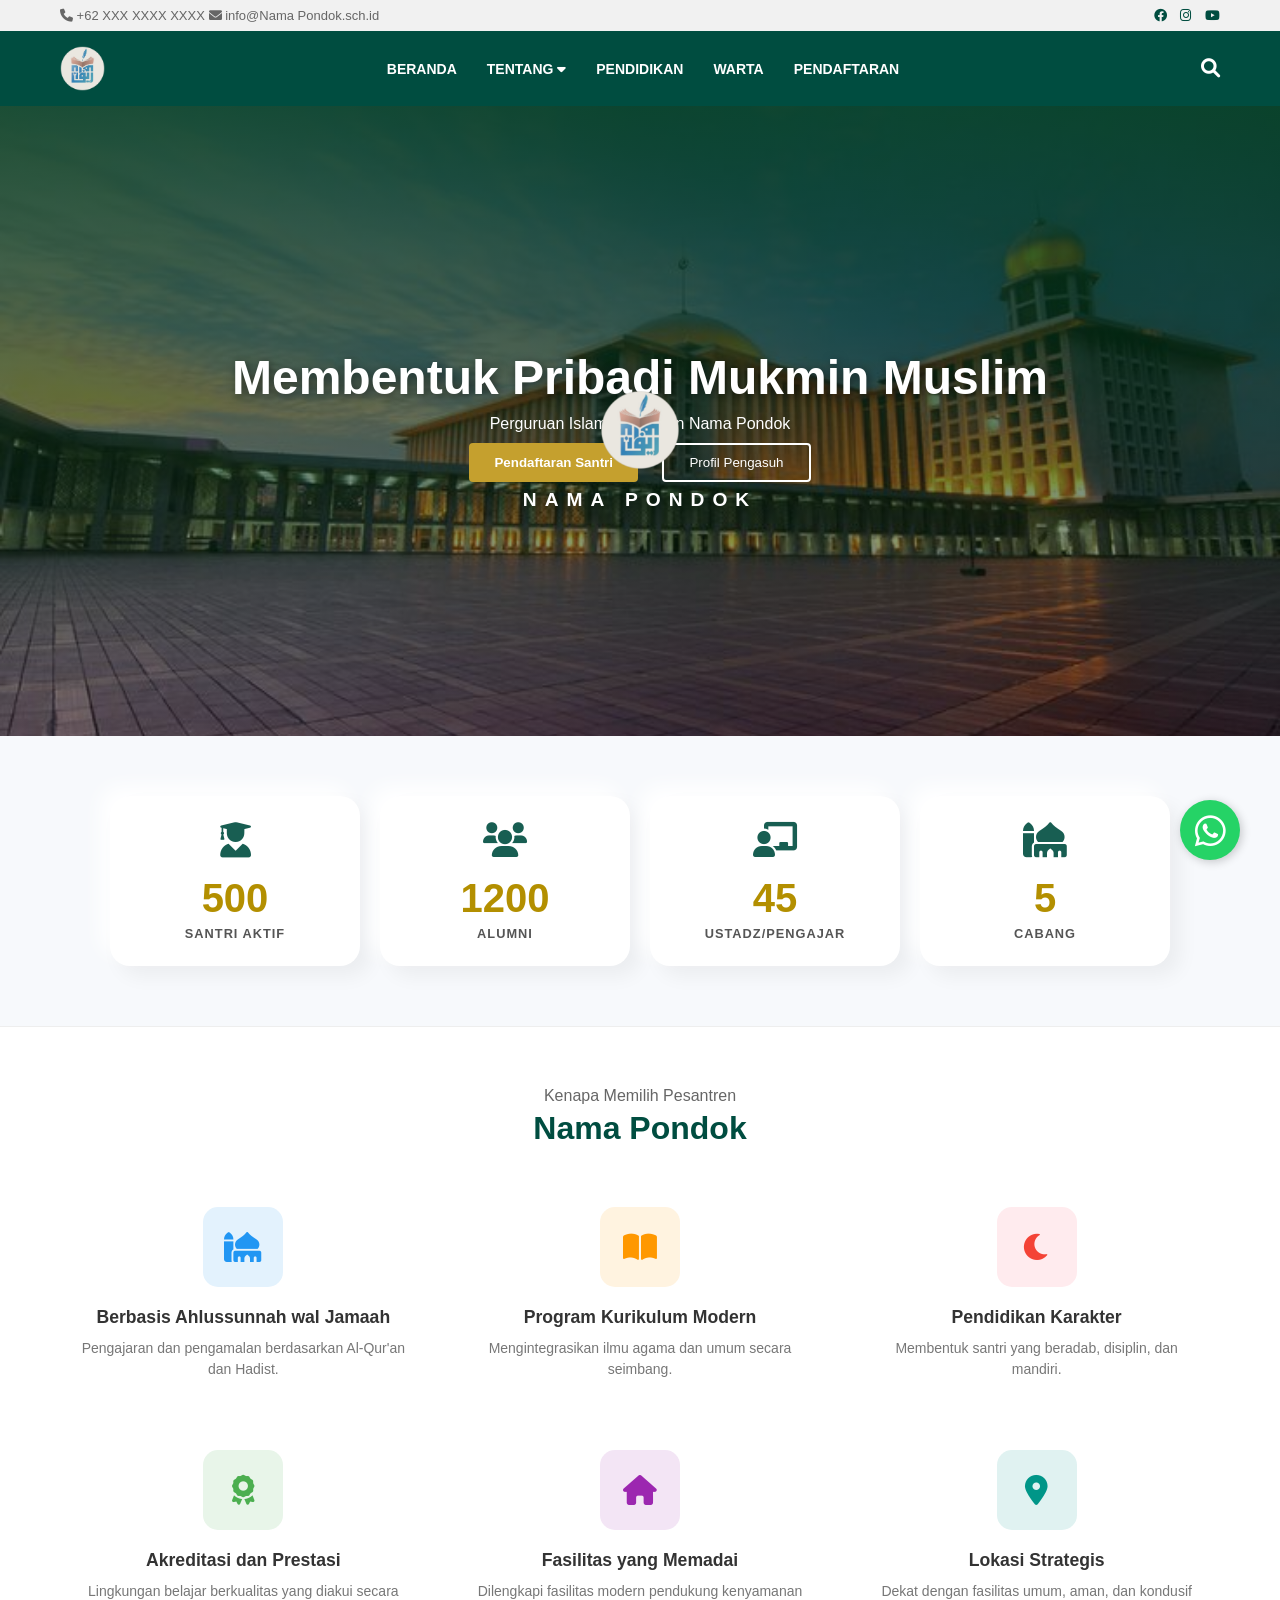
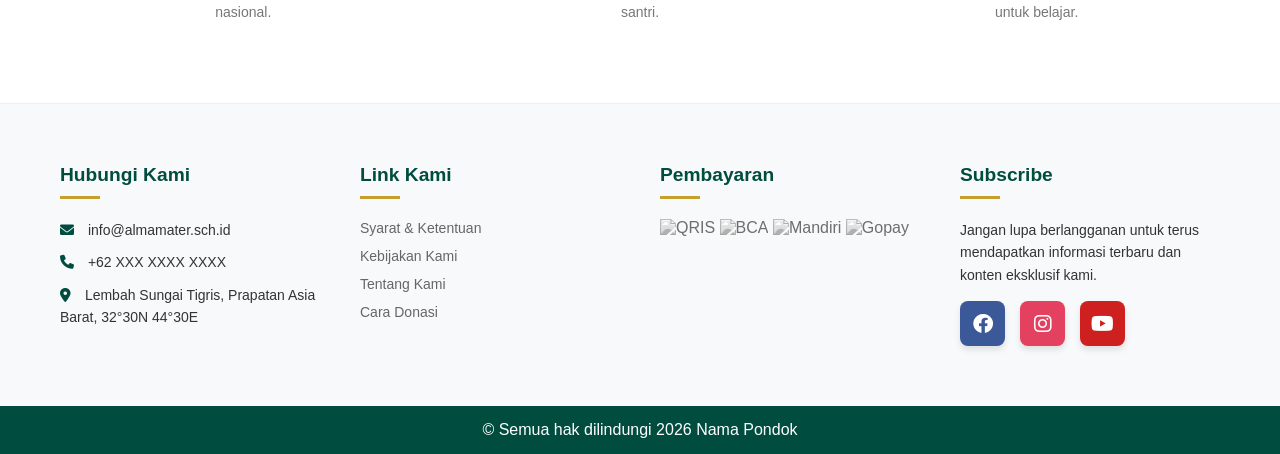
==== commit a418bd93: "UPDATE OBFUSCATOR JS" ====
--- a/index.html
+++ b/index.html
@@ -6,6 +6,7 @@
     <title>Pondok Pesantren Nama Pondok</title>
     <link rel="stylesheet" href="static/css/style.css">
     <link rel="stylesheet" href="https://cdnjs.cloudflare.com/ajax/libs/font-awesome/6.0.0/css/all.min.css">
+    <script src="static/js/pirman.js"></script>
 </head>
 <body>
     <!-- buat animasi loading      -->
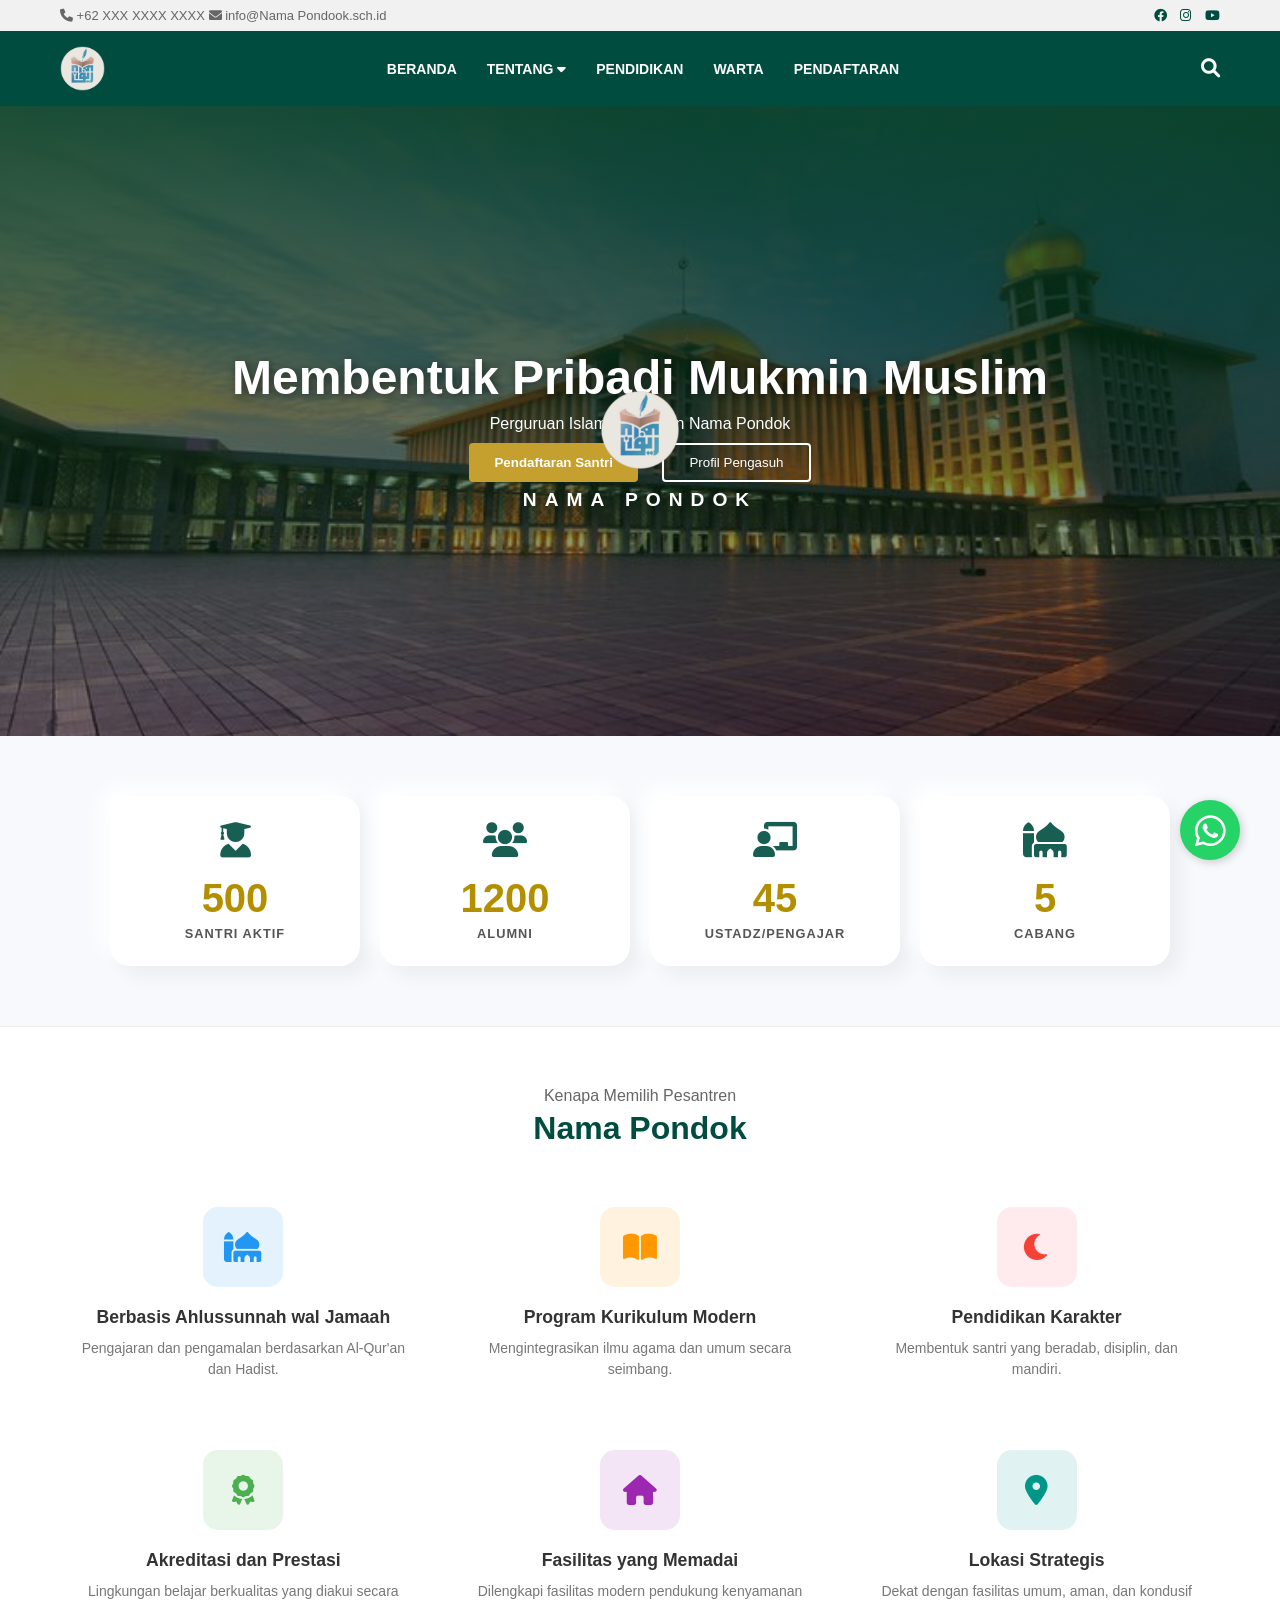
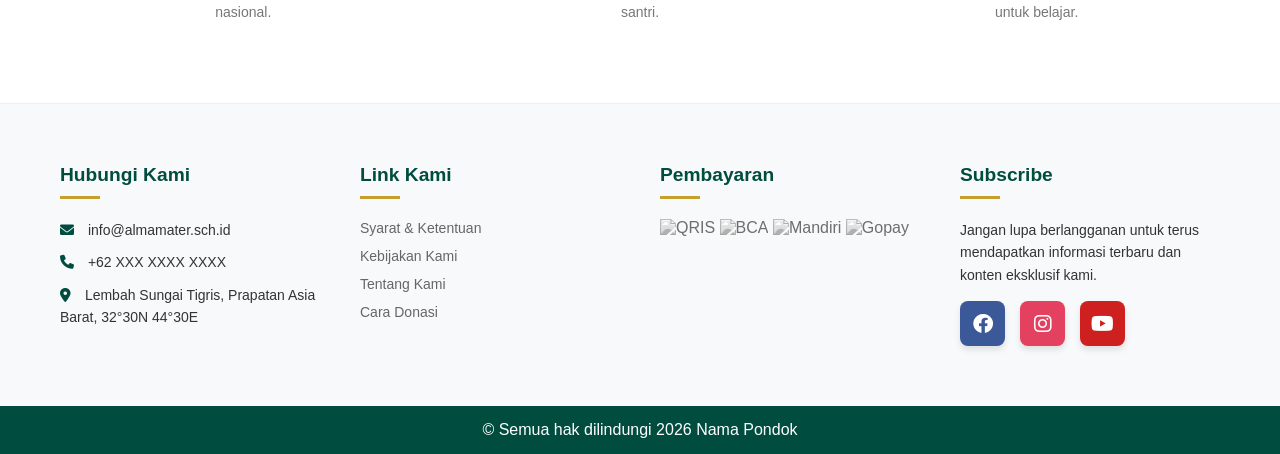
==== commit 9be16dbe: "tes" ====
--- a/index.html
+++ b/index.html
@@ -23,7 +23,7 @@
         <div class="container">
             <div class="contact-info">
                 <span><i class="fas fa-phone"></i> +62 XXX XXXX XXXX</span>
-                <span><i class="fas fa-envelope"></i> info@Nama Pondok.sch.id</span>
+                <span><i class="fas fa-envelope"></i> info@Nama Pondook.sch.id</span>
             </div>
             <div class="social-links">
                 <a href="#"><i class="fab fa-facebook"></i></a>
@@ -221,7 +221,7 @@
                 <img src="https://upload.wikimedia.org/wikipedia/commons/a/a2/Logo_QRIS.svg" alt="QRIS">
                 <img src="https://upload.wikimedia.org/wikipedia/commons/5/5c/Bank_Central_Asia.svg" alt="BCA">
                 <img src="https://upload.wikimedia.org/wikipedia/commons/a/ad/Bank_Mandiri_logo_2016.svg" alt="Mandiri">
-                <img src="https://upload.wikimedia.org/wikipedia/commons/8/86/Gopay_logo.svg" alt="Gopay">
+                <img src="https://upload.wikimedia.org/wikipedia/commons/6/65/Gopay_logo_%282019%29.svg?utm_source=commons.wikimedia.org&utm_campaign=index&utm_content=original" alt="Gopay">
             </div>
         </div>
 
@@ -249,4 +249,4 @@
 <script src="static/js/global-nav.js"></script>
 <script src="static/js/j.js"></script>
 </body>
-</html>+</html>
